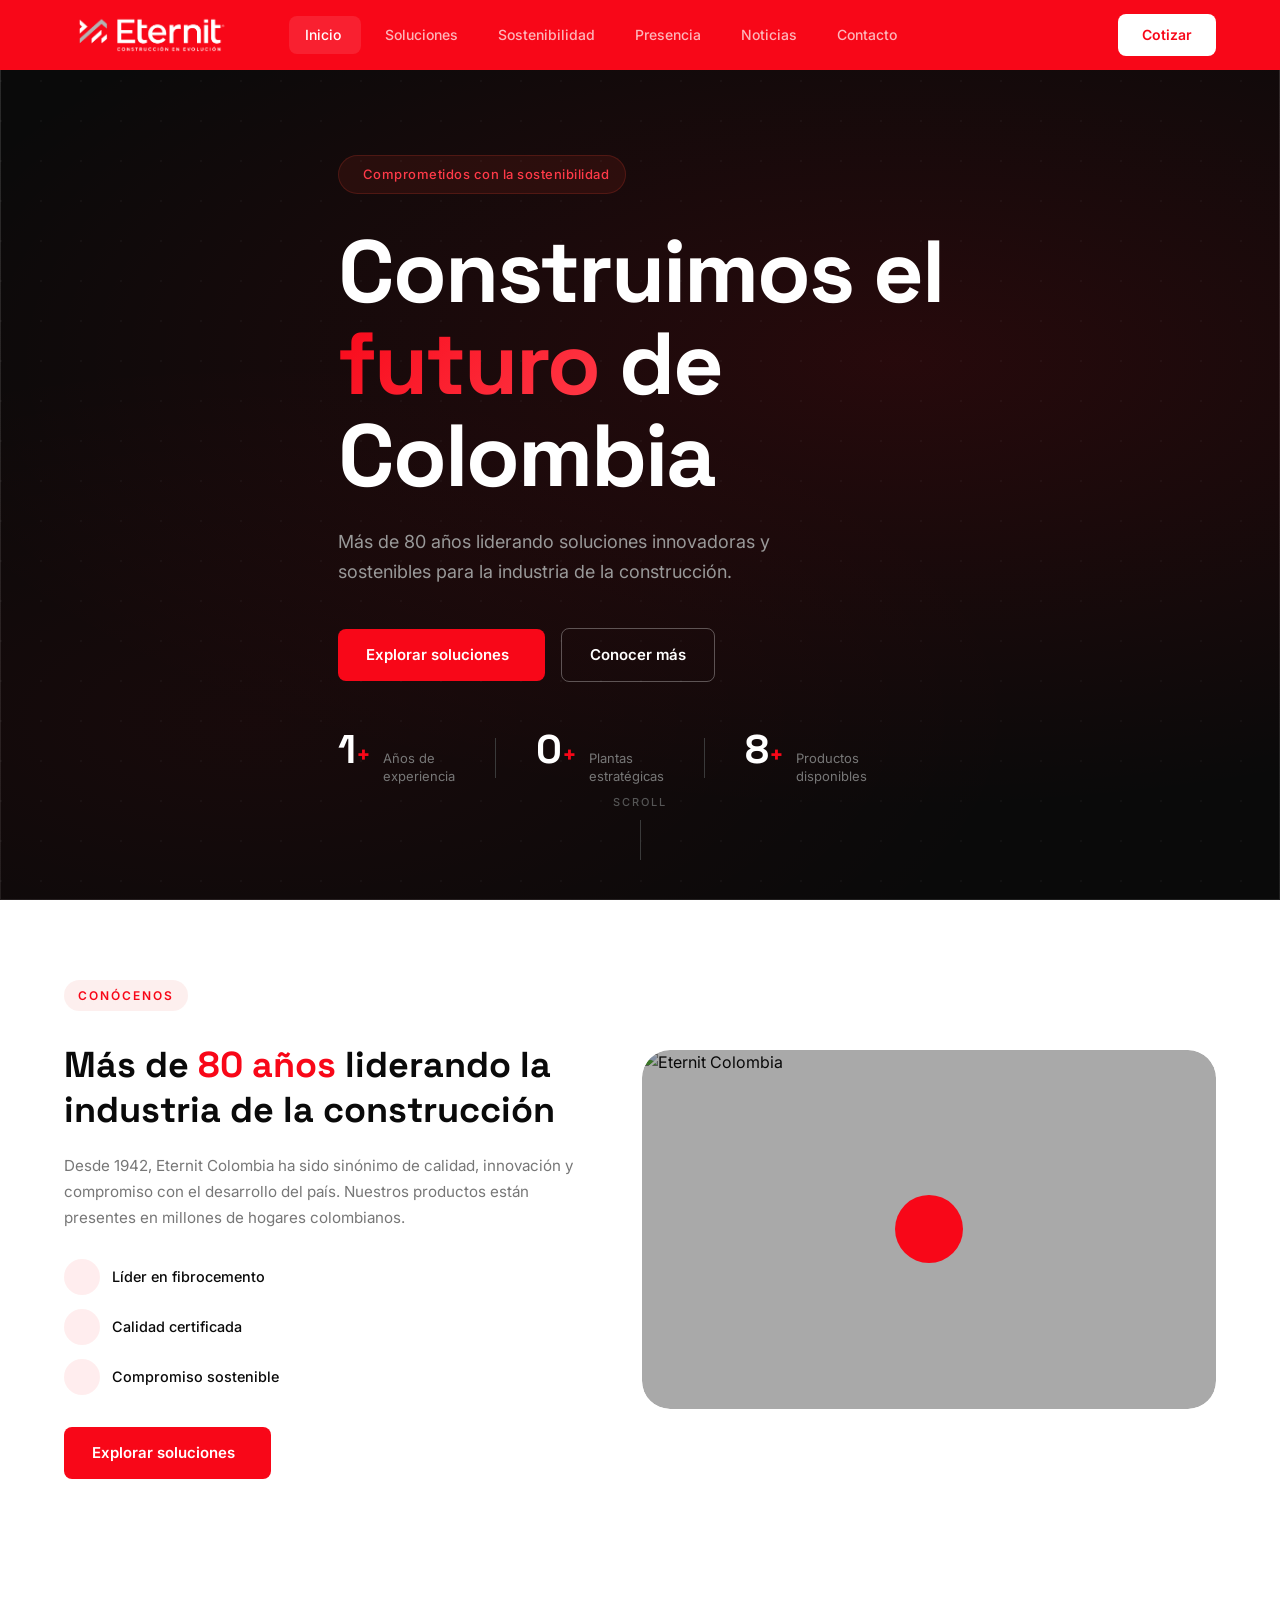
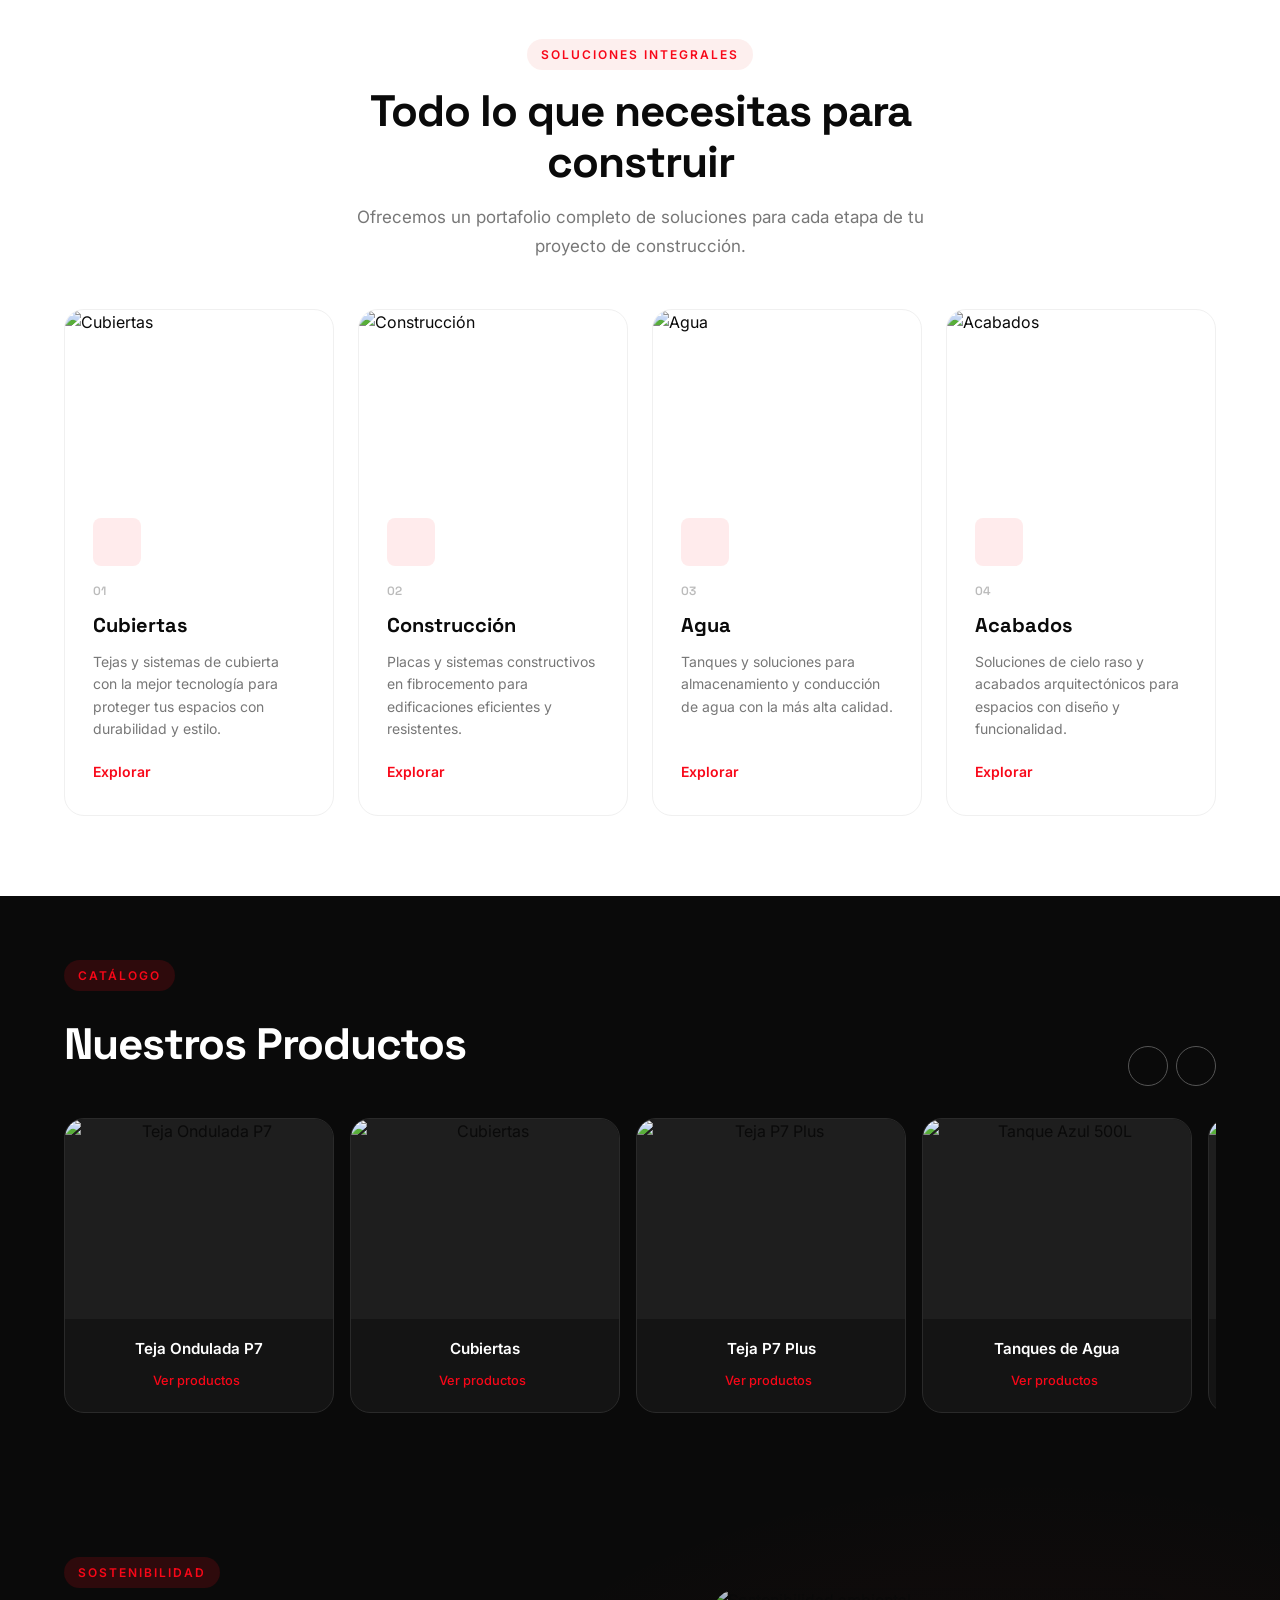
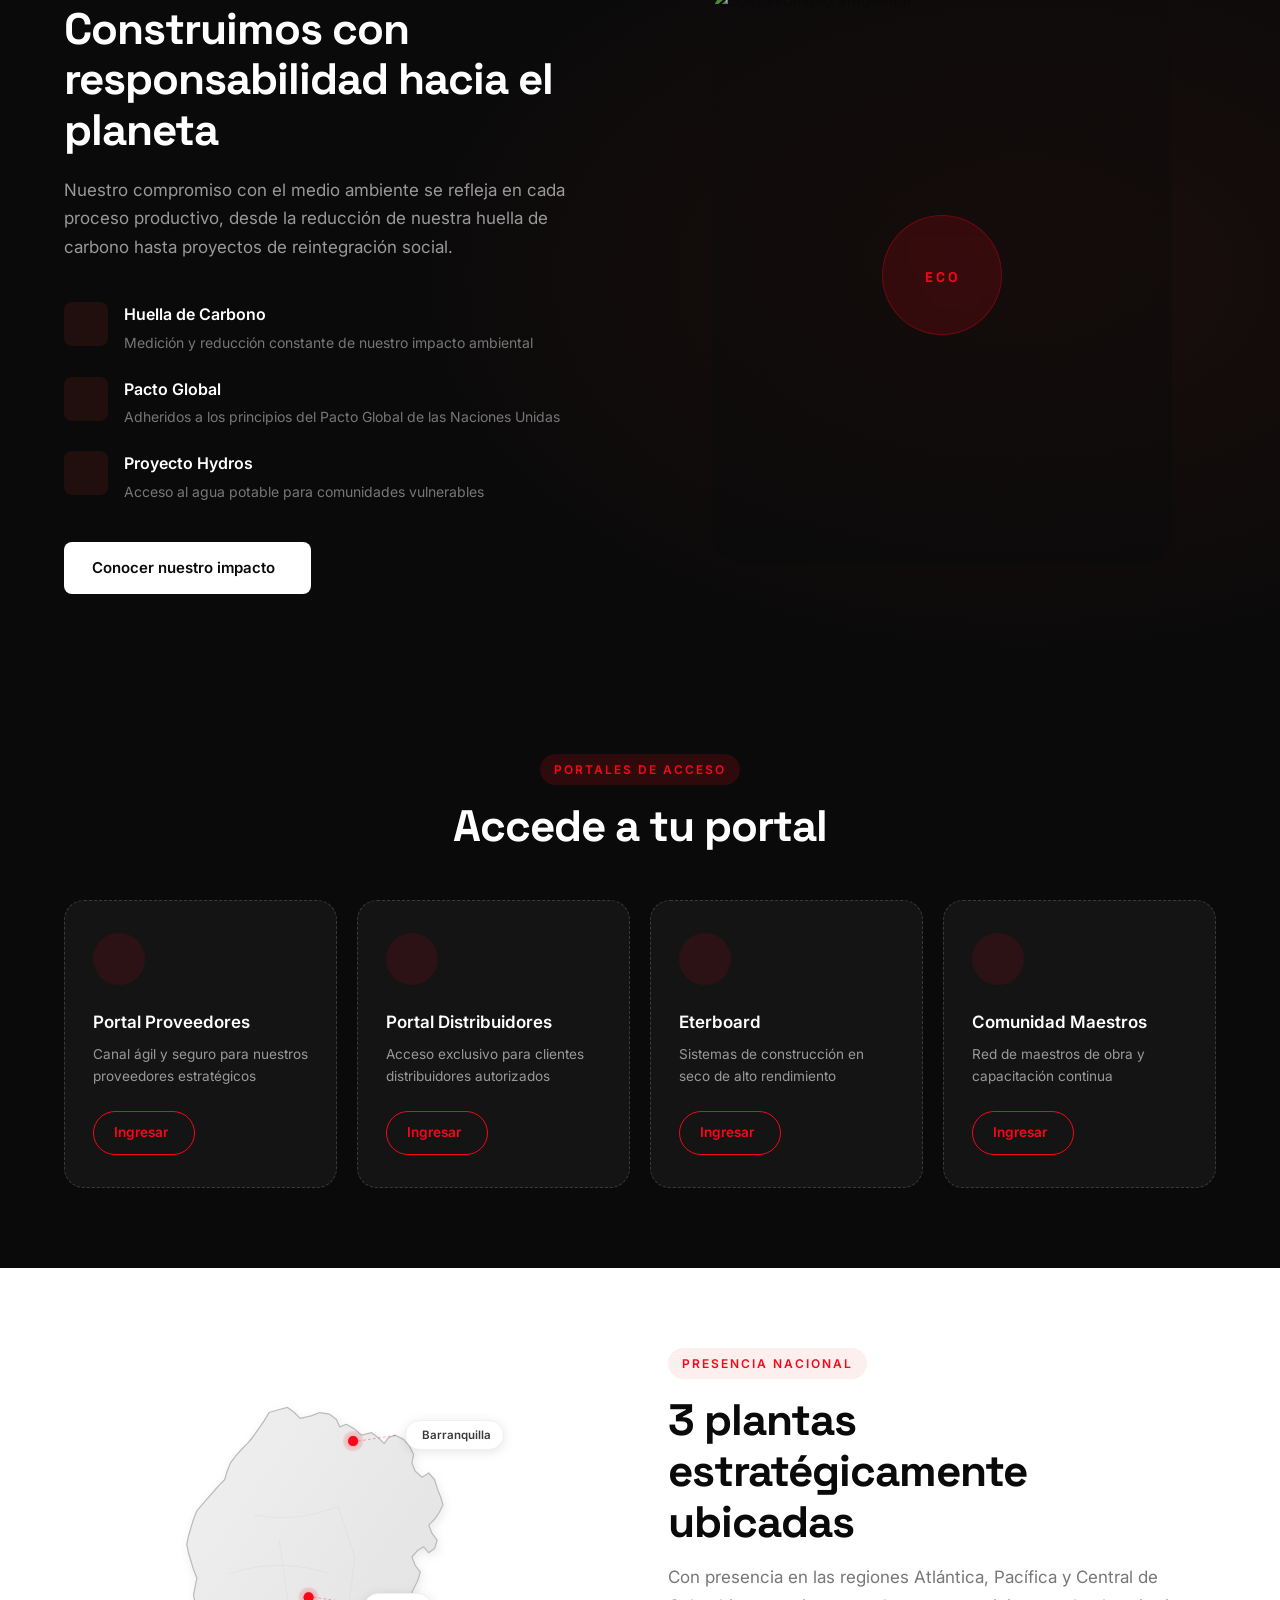
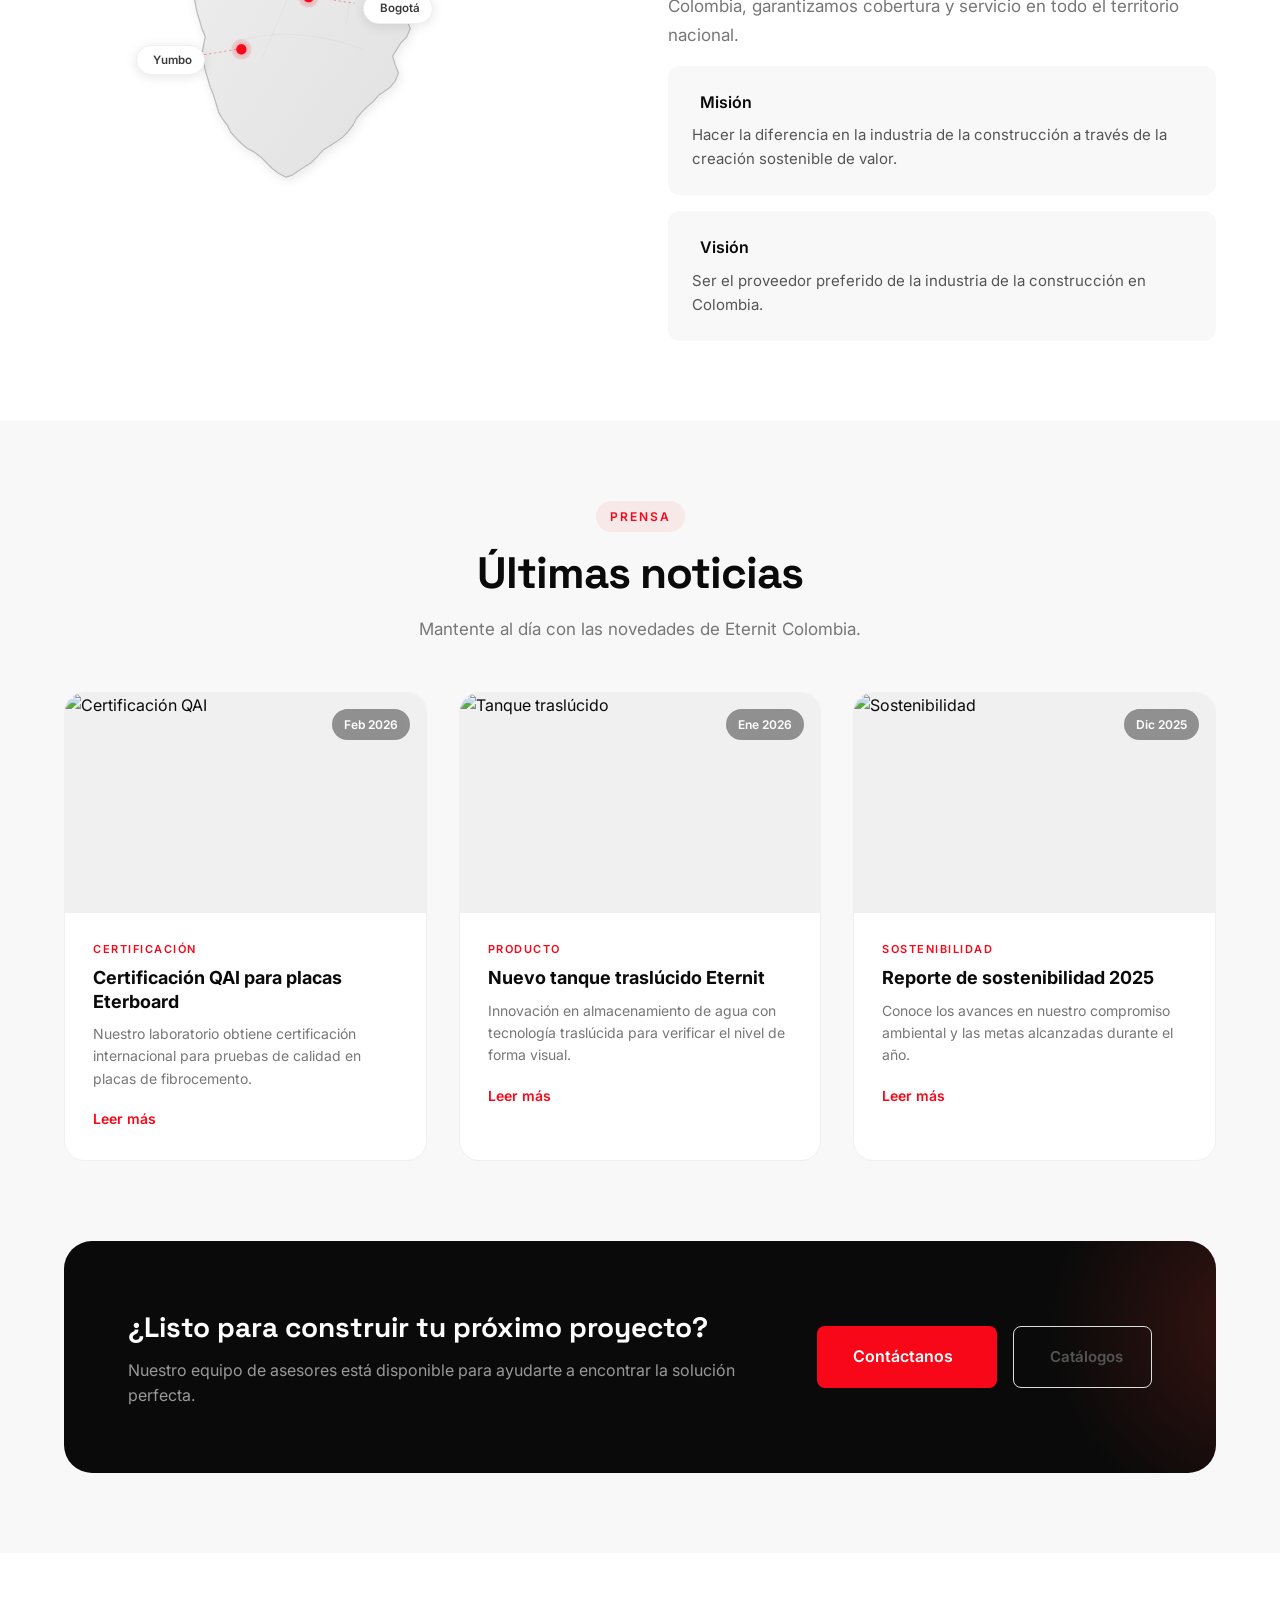
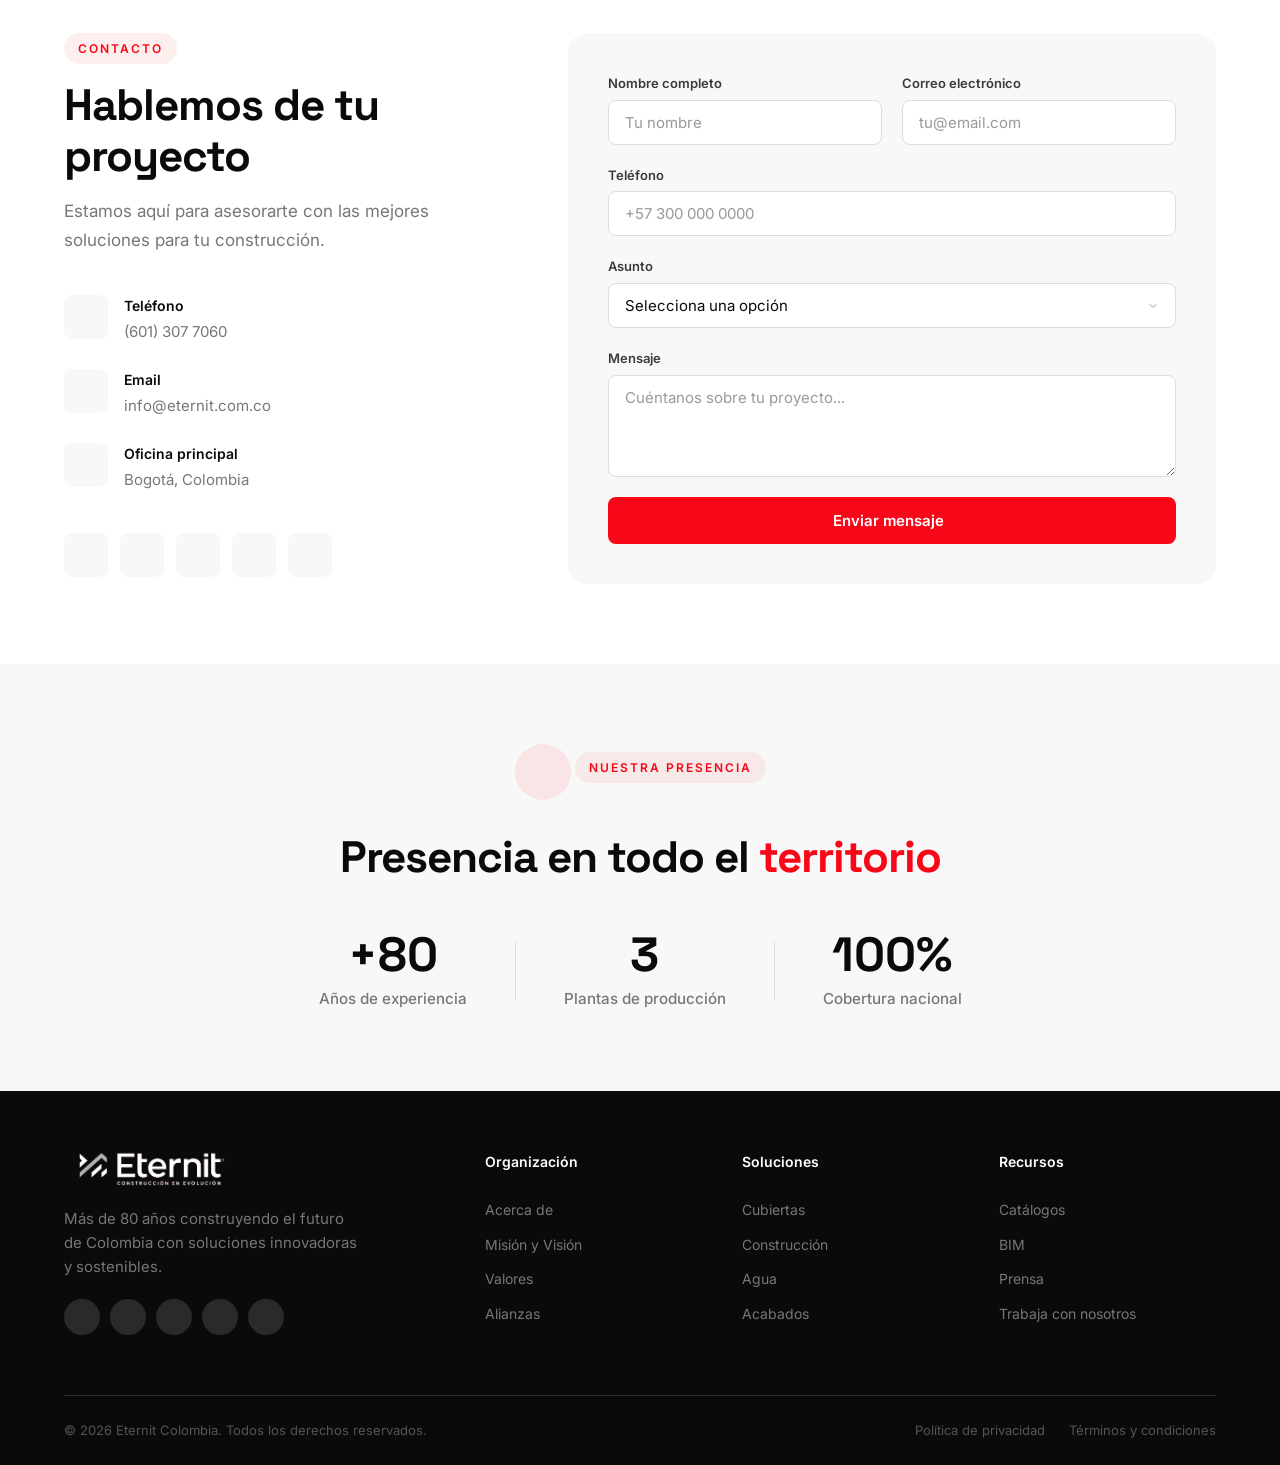
==== index.html @ 89c33124 "Eternit Colombia redesign - initial deployment Two homepage options, cubiertas product page, full re" ====
<!DOCTYPE html>
<html lang="es">
<head>
    <meta charset="UTF-8">
    <meta name="viewport" content="width=device-width, initial-scale=1.0">
    <title>Eternit Colombia — Soluciones Integrales para la Construcción</title>
    <link rel="preconnect" href="https://fonts.googleapis.com">
    <link rel="preconnect" href="https://fonts.gstatic.com" crossorigin>
    <link href="https://fonts.googleapis.com/css2?family=Inter:wght@300;400;500;600;700;800;900&family=Space+Grotesk:wght@400;500;600;700&display=swap" rel="stylesheet">
    <link rel="stylesheet" href="https://cdnjs.cloudflare.com/ajax/libs/remixicon/4.2.0/remixicon.min.css">
    <link rel="stylesheet" href="styles.css">
</head>
<body>

    <!-- Loader -->
    <div class="loader" id="loader">
        <div class="loader-inner">
            <img src="logo.png" alt="Eternit" class="loader-logo-img">
            <div class="loader-bar"><div class="loader-progress"></div></div>
        </div>
    </div>

    <!-- Navigation -->
    <nav class="nav" id="nav">
        <div class="nav-container">
            <a href="#" class="nav-logo">
                <img src="logo.png" alt="Eternit" class="nav-logo-img nav-logo-light">
                <img src="logo.png" alt="Eternit" class="nav-logo-img nav-logo-dark">
            </a>

            <div class="nav-menu" id="navMenu">
                <div class="nav-dropdown">
                    <a href="#inicio" class="nav-link active">Inicio <i class="ri-arrow-down-s-line"></i></a>
                    <div class="nav-dropdown-menu">
                        <a href="index.html" class="active-item"><i class="ri-layout-4-line"></i> Home 1</a>
                        <a href="index2.html"><i class="ri-layout-masonry-line"></i> Home 2</a>
                    </div>
                </div>
                <a href="#soluciones" class="nav-link">Soluciones</a>
                <a href="#sostenibilidad" class="nav-link">Sostenibilidad</a>
                <a href="#presencia" class="nav-link">Presencia</a>
                <a href="#noticias" class="nav-link">Noticias</a>
                <a href="#contacto" class="nav-link">Contacto</a>
            </div>

            <div class="nav-actions">
                <div class="nav-socials">
                    <a href="#" aria-label="Facebook"><i class="ri-facebook-fill"></i></a>
                    <a href="#" aria-label="Instagram"><i class="ri-instagram-fill"></i></a>
                    <a href="#" aria-label="LinkedIn"><i class="ri-linkedin-fill"></i></a>
                    <a href="#" aria-label="YouTube"><i class="ri-youtube-fill"></i></a>
                </div>
                <a href="#contacto" class="nav-cta">Cotizar</a>
                <button class="nav-toggle" id="navToggle" aria-label="Menu">
                    <span></span>
                    <span></span>
                    <span></span>
                </button>
            </div>
        </div>
    </nav>

    <!-- Mobile Menu -->
    <div class="mobile-menu" id="mobileMenu">
        <div class="mobile-menu-content">
            <a href="#inicio" class="mobile-link">Inicio</a>
            <a href="#soluciones" class="mobile-link">Soluciones</a>
            <a href="#sostenibilidad" class="mobile-link">Sostenibilidad</a>
            <a href="#presencia" class="mobile-link">Presencia</a>
            <a href="#noticias" class="mobile-link">Noticias</a>
            <a href="#contacto" class="mobile-link">Contacto</a>
        </div>
    </div>

    <!-- Hero Section -->
    <section class="hero" id="inicio">
        <div class="hero-bg">
            <img src="https://images.unsplash.com/photo-1504307651254-35680f356dfd?w=1920&q=80" alt="" class="hero-bg-img">
            <div class="hero-gradient"></div>
            <div class="hero-pattern"></div>
        </div>
        <div class="hero-content">
            <div class="hero-badge" data-animate>
                <i class="ri-leaf-line"></i>
                <span>Comprometidos con la sostenibilidad</span>
            </div>
            <h1 class="hero-title" data-animate>
                Construimos el<br>
                <span class="hero-highlight">futuro</span> de<br>
                Colombia
            </h1>
            <p class="hero-subtitle" data-animate>
                Más de 80 años liderando soluciones innovadoras y sostenibles
                para la industria de la construcción.
            </p>
            <div class="hero-actions" data-animate>
                <a href="#soluciones" class="btn btn-primary">
                    Explorar soluciones
                    <i class="ri-arrow-right-line"></i>
                </a>
                <a href="#presencia" class="btn btn-outline">
                    Conocer más
                </a>
            </div>
            <div class="hero-stats" data-animate>
                <div class="stat">
                    <span class="stat-number" data-count="80">0</span>
                    <span class="stat-label">Años de<br>experiencia</span>
                </div>
                <div class="stat-divider"></div>
                <div class="stat">
                    <span class="stat-number" data-count="3">0</span>
                    <span class="stat-label">Plantas<br>estratégicas</span>
                </div>
                <div class="stat-divider"></div>
                <div class="stat">
                    <span class="stat-number" data-count="500">0</span>
                    <span class="stat-label">Productos<br>disponibles</span>
                </div>
            </div>
        </div>
        <div class="hero-scroll">
            <span>Scroll</span>
            <div class="scroll-line"></div>
        </div>
    </section>

    <!-- Video Section -->
    <section class="video-section">
        <div class="container">
            <div class="video-grid">
                <div class="video-text" data-animate>
                    <span class="section-tag">Conócenos</span>
                    <h2 class="video-heading">Más de <span class="text-accent">80 años</span> liderando la industria de la construcción</h2>
                    <p class="video-desc">Desde 1942, Eternit Colombia ha sido sinónimo de calidad, innovación y compromiso con el desarrollo del país. Nuestros productos están presentes en millones de hogares colombianos.</p>
                    <div class="video-highlights">
                        <div class="video-highlight">
                            <i class="ri-award-line"></i>
                            <span>Líder en fibrocemento</span>
                        </div>
                        <div class="video-highlight">
                            <i class="ri-shield-check-line"></i>
                            <span>Calidad certificada</span>
                        </div>
                        <div class="video-highlight">
                            <i class="ri-leaf-line"></i>
                            <span>Compromiso sostenible</span>
                        </div>
                    </div>
                    <a href="#soluciones" class="btn btn-primary">
                        Explorar soluciones <i class="ri-arrow-right-line"></i>
                    </a>
                </div>
                <div class="video-player" data-animate>
                    <div class="video-wrapper">
                        <div class="video-thumbnail" id="videoThumb">
                            <img src="https://images.unsplash.com/photo-1541888946425-d81bb19240f5?w=800&q=80" alt="Eternit Colombia" class="video-thumb-img">
                            <div class="video-overlay"></div>
                            <button class="video-play-btn" id="videoPlayBtn" aria-label="Reproducir video">
                                <i class="ri-play-fill"></i>
                            </button>
                        </div>
                        <div class="video-iframe-container" id="videoContainer" style="display:none;">
                            <iframe id="videoIframe" width="100%" height="100%" src="" frameborder="0" allow="accelerometer; autoplay; clipboard-write; encrypted-media; gyroscope; picture-in-picture" allowfullscreen></iframe>
                            <button class="video-close-btn" id="videoCloseBtn" aria-label="Cerrar video">
                                <i class="ri-close-line"></i>
                            </button>
                        </div>
                    </div>
                </div>
            </div>
        </div>
    </section>

    <!-- Solutions Section -->
    <section class="solutions" id="soluciones">
        <div class="container">
            <div class="section-header" data-animate>
                <span class="section-tag">Soluciones Integrales</span>
                <h2 class="section-title">Todo lo que necesitas para construir</h2>
                <p class="section-desc">Ofrecemos un portafolio completo de soluciones para cada etapa de tu proyecto de construcción.</p>
            </div>

            <div class="solutions-grid">
                <div class="solution-card" data-animate>
                    <div class="solution-card-img">
                        <img src="https://images.unsplash.com/photo-1632759145351-1d592919f522?w=600&q=80" alt="Cubiertas" loading="lazy">
                    </div>
                    <div class="solution-card-body">
                        <div class="solution-icon">
                            <i class="ri-home-4-line"></i>
                        </div>
                        <div class="solution-number">01</div>
                        <h3 class="solution-title">Cubiertas</h3>
                        <p class="solution-desc">Tejas y sistemas de cubierta con la mejor tecnología para proteger tus espacios con durabilidad y estilo.</p>
                        <a href="cubiertas.html" class="solution-link">
                            Explorar <i class="ri-arrow-right-up-line"></i>
                        </a>
                    </div>
                </div>

                <div class="solution-card" data-animate>
                    <div class="solution-card-img">
                        <img src="https://images.unsplash.com/photo-1541888946425-d81bb19240f5?w=600&q=80" alt="Construcción" loading="lazy">
                    </div>
                    <div class="solution-card-body">
                        <div class="solution-icon">
                            <i class="ri-building-2-line"></i>
                        </div>
                        <div class="solution-number">02</div>
                        <h3 class="solution-title">Construcción</h3>
                        <p class="solution-desc">Placas y sistemas constructivos en fibrocemento para edificaciones eficientes y resistentes.</p>
                        <a href="#" class="solution-link">
                            Explorar <i class="ri-arrow-right-up-line"></i>
                        </a>
                    </div>
                </div>

                <div class="solution-card" data-animate>
                    <div class="solution-card-img">
                        <img src="https://images.unsplash.com/photo-1548839140-29a749e1cf4d?w=600&q=80" alt="Agua" loading="lazy">
                    </div>
                    <div class="solution-card-body">
                        <div class="solution-icon">
                            <i class="ri-drop-line"></i>
                        </div>
                        <div class="solution-number">03</div>
                        <h3 class="solution-title">Agua</h3>
                        <p class="solution-desc">Tanques y soluciones para almacenamiento y conducción de agua con la más alta calidad.</p>
                        <a href="#" class="solution-link">
                            Explorar <i class="ri-arrow-right-up-line"></i>
                        </a>
                    </div>
                </div>

                <div class="solution-card" data-animate>
                    <div class="solution-card-img">
                        <img src="https://images.unsplash.com/photo-1618221195710-dd6b41faaea6?w=600&q=80" alt="Acabados" loading="lazy">
                    </div>
                    <div class="solution-card-body">
                        <div class="solution-icon">
                            <i class="ri-paint-brush-line"></i>
                        </div>
                        <div class="solution-number">04</div>
                        <h3 class="solution-title">Acabados</h3>
                        <p class="solution-desc">Soluciones de cielo raso y acabados arquitectónicos para espacios con diseño y funcionalidad.</p>
                        <a href="#" class="solution-link">
                            Explorar <i class="ri-arrow-right-up-line"></i>
                        </a>
                    </div>
                </div>
            </div>
        </div>
    </section>

    <!-- Products Section -->
    <section class="products" id="productos">
        <div class="container">
            <div class="products-top" data-animate>
                <div class="products-header">
                    <span class="section-tag section-tag--light">Catálogo</span>
                    <h2 class="section-title products-title">Nuestros Productos</h2>
                </div>
                <div class="products-nav">
                    <button class="products-nav-btn" id="prodPrev" aria-label="Anterior"><i class="ri-arrow-left-s-line"></i></button>
                    <button class="products-nav-btn" id="prodNext" aria-label="Siguiente"><i class="ri-arrow-right-s-line"></i></button>
                </div>
            </div>
            <div class="products-carousel" data-animate>
                <div class="products-track" id="productsTrack">
                    <a href="#" class="product-chip">
                        <div class="product-chip-img">
                            <img src="https://www.eternit.com.co/wp-content/uploads/2022/08/Teja-P-7.jpeg" alt="Teja Ondulada P7" loading="lazy">
                        </div>
                        <h4>Teja Ondulada P7</h4>
                        <span class="product-chip-link">Ver productos <i class="ri-arrow-right-line"></i></span>
                    </a>
                    <a href="cubiertas.html" class="product-chip">
                        <div class="product-chip-img">
                            <img src="https://www.eternit.com.co/wp-content/uploads/2022/08/CASA-Teja-P-7.jpeg" alt="Cubiertas" loading="lazy">
                        </div>
                        <h4>Cubiertas</h4>
                        <span class="product-chip-link">Ver productos <i class="ri-arrow-right-line"></i></span>
                    </a>
                    <a href="#" class="product-chip">
                        <div class="product-chip-img">
                            <img src="https://www.eternit.com.co/wp-content/uploads/2022/08/Teja-P7-Plus.jpeg" alt="Teja P7 Plus" loading="lazy">
                        </div>
                        <h4>Teja P7 Plus</h4>
                        <span class="product-chip-link">Ver productos <i class="ri-arrow-right-line"></i></span>
                    </a>
                    <a href="#" class="product-chip">
                        <div class="product-chip-img">
                            <img src="https://www.eternit.com.co/wp-content/uploads/2022/08/1_tanque_Eternit_azul_500L.jpeg" alt="Tanque Azul 500L" loading="lazy">
                        </div>
                        <h4>Tanques de Agua</h4>
                        <span class="product-chip-link">Ver productos <i class="ri-arrow-right-line"></i></span>
                    </a>
                    <a href="#" class="product-chip">
                        <div class="product-chip-img">
                            <img src="https://www.eternit.com.co/wp-content/uploads/2022/08/1_tanque_eternit_1000L.jpeg" alt="Tanque 1000L" loading="lazy">
                        </div>
                        <h4>Tanque 1000L</h4>
                        <span class="product-chip-link">Ver productos <i class="ri-arrow-right-line"></i></span>
                    </a>
                    <a href="#" class="product-chip">
                        <div class="product-chip-img">
                            <img src="https://www.eternit.com.co/wp-content/uploads/2022/08/1-Teja-sevillana-portada.jpeg" alt="Teja Sevillana" loading="lazy">
                        </div>
                        <h4>Teja Sevillana</h4>
                        <span class="product-chip-link">Ver productos <i class="ri-arrow-right-line"></i></span>
                    </a>
                    <a href="#" class="product-chip">
                        <div class="product-chip-img">
                            <img src="https://www.eternit.com.co/wp-content/uploads/2022/08/1-Teja-de-PVC.jpeg" alt="Teja PVC" loading="lazy">
                        </div>
                        <h4>Tejas en PVC</h4>
                        <span class="product-chip-link">Ver productos <i class="ri-arrow-right-line"></i></span>
                    </a>
                    <a href="#" class="product-chip">
                        <div class="product-chip-img">
                            <img src="https://www.eternit.com.co/wp-content/uploads/2022/08/1_tanque_eternit_2000L.jpeg" alt="Tanque 2000L" loading="lazy">
                        </div>
                        <h4>Tanque 2000L</h4>
                        <span class="product-chip-link">Ver productos <i class="ri-arrow-right-line"></i></span>
                    </a>
                </div>
            </div>
        </div>
    </section>

    <!-- Sustainability Section -->
    <section class="sustainability" id="sostenibilidad">
        <div class="sustainability-bg"></div>
        <div class="container">
            <div class="sustainability-grid">
                <div class="sustainability-content" data-animate>
                    <span class="section-tag section-tag--light">Sostenibilidad</span>
                    <h2 class="sustainability-title">Construimos con responsabilidad hacia el planeta</h2>
                    <p class="sustainability-desc">
                        Nuestro compromiso con el medio ambiente se refleja en cada proceso productivo,
                        desde la reducción de nuestra huella de carbono hasta proyectos de reintegración social.
                    </p>
                    <div class="sustainability-features">
                        <div class="sustain-feature">
                            <div class="sustain-icon"><i class="ri-footprint-line"></i></div>
                            <div>
                                <h4>Huella de Carbono</h4>
                                <p>Medición y reducción constante de nuestro impacto ambiental</p>
                            </div>
                        </div>
                        <div class="sustain-feature">
                            <div class="sustain-icon"><i class="ri-global-line"></i></div>
                            <div>
                                <h4>Pacto Global</h4>
                                <p>Adheridos a los principios del Pacto Global de las Naciones Unidas</p>
                            </div>
                        </div>
                        <div class="sustain-feature">
                            <div class="sustain-icon"><i class="ri-water-flash-line"></i></div>
                            <div>
                                <h4>Proyecto Hydros</h4>
                                <p>Acceso al agua potable para comunidades vulnerables</p>
                            </div>
                        </div>
                    </div>
                    <a href="#" class="btn btn-light">
                        Conocer nuestro impacto <i class="ri-arrow-right-line"></i>
                    </a>
                </div>
                <div class="sustainability-visual" data-animate>
                    <div class="sustain-image-wrapper">
                        <img src="https://images.unsplash.com/photo-1500382017468-9049fed747ef?w=700&q=80" alt="Sostenibilidad ambiental" class="sustain-image" loading="lazy">
                        <div class="sustain-image-overlay">
                            <div class="circle-center">
                                <i class="ri-leaf-line"></i>
                                <span>ECO</span>
                            </div>
                        </div>
                    </div>
                </div>
            </div>
        </div>
    </section>

    <!-- Portals Section -->
    <section class="portals" id="portales">
        <div class="container">
            <div class="section-header" data-animate>
                <span class="section-tag section-tag--light">Portales de Acceso</span>
                <h2 class="section-title portals-title">Accede a tu portal</h2>
            </div>
            <div class="portals-grid">
                <a href="#" class="portal-card" data-animate>
                    <div class="portal-icon"><i class="ri-truck-line"></i></div>
                    <h3>Portal Proveedores</h3>
                    <p>Canal ágil y seguro para nuestros proveedores estratégicos</p>
                    <span class="portal-btn">Ingresar <i class="ri-arrow-right-line"></i></span>
                </a>
                <a href="#" class="portal-card" data-animate>
                    <div class="portal-icon"><i class="ri-store-2-line"></i></div>
                    <h3>Portal Distribuidores</h3>
                    <p>Acceso exclusivo para clientes distribuidores autorizados</p>
                    <span class="portal-btn">Ingresar <i class="ri-arrow-right-line"></i></span>
                </a>
                <a href="#" class="portal-card" data-animate>
                    <div class="portal-icon"><i class="ri-layout-grid-line"></i></div>
                    <h3>Eterboard</h3>
                    <p>Sistemas de construcción en seco de alto rendimiento</p>
                    <span class="portal-btn">Ingresar <i class="ri-arrow-right-line"></i></span>
                </a>
                <a href="#" class="portal-card" data-animate>
                    <div class="portal-icon"><i class="ri-team-line"></i></div>
                    <h3>Comunidad Maestros</h3>
                    <p>Red de maestros de obra y capacitación continua</p>
                    <span class="portal-btn">Ingresar <i class="ri-arrow-right-line"></i></span>
                </a>
            </div>
        </div>
    </section>

    <!-- Presence Section -->
    <section class="presence" id="presencia">
        <div class="container">
            <div class="presence-grid">
                <div class="presence-map" data-animate>
                    <div class="map-container">
                        <svg viewBox="0 0 500 600" class="colombia-map" xmlns="http://www.w3.org/2000/svg">
                            <defs>
                                <linearGradient id="mapGrad" x1="0%" y1="0%" x2="100%" y2="100%">
                                    <stop offset="0%" style="stop-color:#f0f0f0;stop-opacity:1"/>
                                    <stop offset="100%" style="stop-color:#e0e0e0;stop-opacity:1"/>
                                </linearGradient>
                                <filter id="mapShadow" x="-5%" y="-5%" width="110%" height="110%">
                                    <feDropShadow dx="2" dy="4" stdDeviation="6" flood-color="#00000015"/>
                                </filter>
                            </defs>
                            <!-- Accurate Colombia outline -->
                            <path d="M168,28 L178,25 L190,22 L198,28 L205,35 L218,32 L228,28 L240,30 L248,36
                                L252,45 L260,42 L270,48 L278,55 L290,52 L298,58 L305,65 L310,58 L318,55
                                L328,60 L335,68 L340,78 L338,88 L342,98 L350,105 L358,100 L365,108 L368,118
                                L372,128 L375,138 L370,148 L365,155 L358,162 L362,172 L368,180 L365,190
                                L358,195 L352,188 L345,192 L338,200 L342,210 L348,218 L345,228 L340,238
                                L335,248 L330,255 L328,265 L332,275 L336,285 L332,295 L325,302 L320,310
                                L315,318 L318,328 L322,338 L318,348 L312,355 L305,360 L298,365 L292,372
                                L285,378 L278,385 L272,392 L268,400 L262,408 L255,415 L248,420 L240,425
                                L232,430 L225,438 L218,445 L210,450 L202,455 L195,460 L188,462 L180,458
                                L172,452 L165,445 L158,438 L150,432 L142,428 L135,422 L128,415 L122,408
                                L118,400 L112,392 L108,385 L105,375 L102,365 L98,355 L95,345 L92,335
                                L90,325 L88,315 L90,305 L92,295 L88,285 L85,275 L82,265 L80,255 L78,245
                                L80,235 L82,225 L78,215 L75,205 L72,195 L70,185 L72,175 L75,165 L78,155
                                L82,145 L88,138 L95,130 L102,122 L108,115 L115,108 L118,98 L122,88 L128,80
                                L135,72 L142,65 L148,58 L155,48 L162,38 L168,28Z"
                                fill="url(#mapGrad)" stroke="var(--gray-300)" stroke-width="1.5" stroke-linejoin="round" filter="url(#mapShadow)" class="map-outline"/>

                            <!-- Departamento borders (subtle internal lines) -->
                            <g class="map-borders" opacity="0.15" stroke="var(--gray-500)" stroke-width="0.5" fill="none">
                                <path d="M150,150 Q200,160 250,140"/>
                                <path d="M120,220 Q180,200 240,220"/>
                                <path d="M130,300 Q200,280 280,310"/>
                                <path d="M180,180 L190,250 L160,320"/>
                                <path d="M250,140 L270,200 L260,280"/>
                            </g>

                            <!-- Plant marker: Barranquilla / Atlántico (north coast) -->
                            <g class="map-marker">
                                <circle cx="268" cy="62" r="6" fill="var(--accent)" class="marker-dot"/>
                                <circle cx="268" cy="62" r="6" fill="var(--accent)" opacity="0.4" class="pulse"/>
                                <circle cx="268" cy="62" r="12" fill="var(--accent)" opacity="0.1" class="pulse-outer"/>
                            </g>

                            <!-- Plant marker: Yumbo / Pacífico (southwest) -->
                            <g class="map-marker">
                                <circle cx="135" cy="310" r="6" fill="var(--accent)" class="marker-dot"/>
                                <circle cx="135" cy="310" r="6" fill="var(--accent)" opacity="0.4" class="pulse"/>
                                <circle cx="135" cy="310" r="12" fill="var(--accent)" opacity="0.1" class="pulse-outer"/>
                            </g>

                            <!-- Plant marker: Bogotá / Centro -->
                            <g class="map-marker">
                                <circle cx="215" cy="248" r="6" fill="var(--accent)" class="marker-dot"/>
                                <circle cx="215" cy="248" r="6" fill="var(--accent)" opacity="0.4" class="pulse"/>
                                <circle cx="215" cy="248" r="12" fill="var(--accent)" opacity="0.1" class="pulse-outer"/>
                            </g>

                            <!-- Connector lines from markers to labels -->
                            <g class="map-connectors" stroke="var(--accent)" stroke-width="1" opacity="0.4" fill="none">
                                <line x1="274" y1="62" x2="320" y2="55" stroke-dasharray="3,3"/>
                                <line x1="129" y1="310" x2="80" y2="318" stroke-dasharray="3,3"/>
                                <line x1="221" y1="248" x2="270" y2="255" stroke-dasharray="3,3"/>
                            </g>
                        </svg>
                        <div class="map-labels">
                            <span class="map-label" style="top:6%;left:66%"><i class="ri-map-pin-2-fill"></i> Barranquilla</span>
                            <span class="map-label" style="top:50%;left:2%"><i class="ri-map-pin-2-fill"></i> Yumbo</span>
                            <span class="map-label" style="top:40%;left:56%"><i class="ri-map-pin-2-fill"></i> Bogotá</span>
                        </div>
                    </div>
                </div>
                <div class="presence-content" data-animate>
                    <span class="section-tag">Presencia Nacional</span>
                    <h2 class="section-title">3 plantas estratégicamente ubicadas</h2>
                    <p class="section-desc">
                        Con presencia en las regiones Atlántica, Pacífica y Central de Colombia,
                        garantizamos cobertura y servicio en todo el territorio nacional.
                    </p>
                    <div class="presence-mission">
                        <div class="mission-card">
                            <h4><i class="ri-focus-3-line"></i> Misión</h4>
                            <p>Hacer la diferencia en la industria de la construcción a través de la creación sostenible de valor.</p>
                        </div>
                        <div class="mission-card">
                            <h4><i class="ri-eye-line"></i> Visión</h4>
                            <p>Ser el proveedor preferido de la industria de la construcción en Colombia.</p>
                        </div>
                    </div>
                </div>
            </div>
        </div>
    </section>

    <!-- News Section -->
    <section class="news" id="noticias">
        <div class="container">
            <div class="section-header" data-animate>
                <span class="section-tag">Prensa</span>
                <h2 class="section-title">Últimas noticias</h2>
                <p class="section-desc">Mantente al día con las novedades de Eternit Colombia.</p>
            </div>
            <div class="news-grid">
                <article class="news-card" data-animate>
                    <div class="news-image">
                        <img src="https://images.unsplash.com/photo-1581092160607-ee22621dd758?w=600&q=80" alt="Certificación QAI" loading="lazy">
                        <span class="news-date">Feb 2026</span>
                    </div>
                    <div class="news-body">
                        <span class="news-category">Certificación</span>
                        <h3>Certificación QAI para placas Eterboard</h3>
                        <p>Nuestro laboratorio obtiene certificación internacional para pruebas de calidad en placas de fibrocemento.</p>
                        <a href="#" class="news-link">Leer más <i class="ri-arrow-right-line"></i></a>
                    </div>
                </article>
                <article class="news-card" data-animate>
                    <div class="news-image">
                        <img src="https://images.unsplash.com/photo-1585704032915-c3400ca199e7?w=600&q=80" alt="Tanque traslúcido" loading="lazy">
                        <span class="news-date">Ene 2026</span>
                    </div>
                    <div class="news-body">
                        <span class="news-category">Producto</span>
                        <h3>Nuevo tanque traslúcido Eternit</h3>
                        <p>Innovación en almacenamiento de agua con tecnología traslúcida para verificar el nivel de forma visual.</p>
                        <a href="#" class="news-link">Leer más <i class="ri-arrow-right-line"></i></a>
                    </div>
                </article>
                <article class="news-card" data-animate>
                    <div class="news-image">
                        <img src="https://images.unsplash.com/photo-1473116763249-2faaef81ccda?w=600&q=80" alt="Sostenibilidad" loading="lazy">
                        <span class="news-date">Dic 2025</span>
                    </div>
                    <div class="news-body">
                        <span class="news-category">Sostenibilidad</span>
                        <h3>Reporte de sostenibilidad 2025</h3>
                        <p>Conoce los avances en nuestro compromiso ambiental y las metas alcanzadas durante el año.</p>
                        <a href="#" class="news-link">Leer más <i class="ri-arrow-right-line"></i></a>
                    </div>
                </article>
            </div>
        </div>
    </section>

    <!-- CTA Section -->
    <section class="cta">
        <div class="container">
            <div class="cta-card" data-animate>
                <div class="cta-content">
                    <h2>¿Listo para construir tu próximo proyecto?</h2>
                    <p>Nuestro equipo de asesores está disponible para ayudarte a encontrar la solución perfecta.</p>
                </div>
                <div class="cta-actions">
                    <a href="#contacto" class="btn btn-primary btn-lg">
                        Contáctanos <i class="ri-arrow-right-line"></i>
                    </a>
                    <a href="#" class="btn btn-ghost">
                        <i class="ri-download-2-line"></i> Catálogos
                    </a>
                </div>
            </div>
        </div>
    </section>

    <!-- Contact Section -->
    <section class="contact" id="contacto">
        <div class="container">
            <div class="contact-grid">
                <div class="contact-info" data-animate>
                    <span class="section-tag">Contacto</span>
                    <h2 class="section-title">Hablemos de tu proyecto</h2>
                    <p class="section-desc">Estamos aquí para asesorarte con las mejores soluciones para tu construcción.</p>
                    <div class="contact-details">
                        <div class="contact-item">
                            <i class="ri-phone-line"></i>
                            <div>
                                <strong>Teléfono</strong>
                                <span>(601) 307 7060</span>
                            </div>
                        </div>
                        <div class="contact-item">
                            <i class="ri-mail-line"></i>
                            <div>
                                <strong>Email</strong>
                                <span>info@eternit.com.co</span>
                            </div>
                        </div>
                        <div class="contact-item">
                            <i class="ri-map-pin-line"></i>
                            <div>
                                <strong>Oficina principal</strong>
                                <span>Bogotá, Colombia</span>
                            </div>
                        </div>
                    </div>
                    <div class="social-links">
                        <a href="#" class="social-link" aria-label="Facebook"><i class="ri-facebook-fill"></i></a>
                        <a href="#" class="social-link" aria-label="Instagram"><i class="ri-instagram-fill"></i></a>
                        <a href="#" class="social-link" aria-label="LinkedIn"><i class="ri-linkedin-fill"></i></a>
                        <a href="#" class="social-link" aria-label="YouTube"><i class="ri-youtube-fill"></i></a>
                        <a href="#" class="social-link" aria-label="X"><i class="ri-twitter-x-fill"></i></a>
                    </div>
                </div>
                <div class="contact-form-wrapper" data-animate>
                    <form class="contact-form" id="contactForm">
                        <div class="form-row">
                            <div class="form-group">
                                <label for="name">Nombre completo</label>
                                <input type="text" id="name" name="name" required placeholder="Tu nombre">
                            </div>
                            <div class="form-group">
                                <label for="email">Correo electrónico</label>
                                <input type="email" id="email" name="email" required placeholder="tu@email.com">
                            </div>
                        </div>
                        <div class="form-group">
                            <label for="phone">Teléfono</label>
                            <input type="tel" id="phone" name="phone" placeholder="+57 300 000 0000">
                        </div>
                        <div class="form-group">
                            <label for="subject">Asunto</label>
                            <select id="subject" name="subject">
                                <option value="">Selecciona una opción</option>
                                <option value="cubiertas">Cubiertas</option>
                                <option value="construccion">Construcción</option>
                                <option value="agua">Soluciones de Agua</option>
                                <option value="acabados">Acabados</option>
                                <option value="otro">Otro</option>
                            </select>
                        </div>
                        <div class="form-group">
                            <label for="message">Mensaje</label>
                            <textarea id="message" name="message" rows="4" placeholder="Cuéntanos sobre tu proyecto..."></textarea>
                        </div>
                        <button type="submit" class="btn btn-primary btn-full">
                            Enviar mensaje <i class="ri-send-plane-line"></i>
                        </button>
                    </form>
                </div>
            </div>
        </div>
    </section>

    <!-- Presence Banner -->
    <section class="presence-banner">
        <div class="container">
            <div class="presence-banner-header" data-animate>
                <div class="presence-banner-icon">
                    <i class="ri-map-pin-line"></i>
                </div>
                <span class="section-tag">Nuestra Presencia</span>
                <h2 class="section-title">Presencia en todo el <span class="text-accent">territorio</span></h2>
            </div>
            <div class="presence-banner-stats" data-animate>
                <div class="presence-stat">
                    <span class="presence-stat-number">+80</span>
                    <span class="presence-stat-label">Años de experiencia</span>
                </div>
                <div class="presence-stat-divider"></div>
                <div class="presence-stat">
                    <span class="presence-stat-number">3</span>
                    <span class="presence-stat-label">Plantas de producción</span>
                </div>
                <div class="presence-stat-divider"></div>
                <div class="presence-stat">
                    <span class="presence-stat-number">100%</span>
                    <span class="presence-stat-label">Cobertura nacional</span>
                </div>
            </div>
        </div>
    </section>

    <!-- Footer -->
    <footer class="footer">
        <div class="container">
            <div class="footer-top">
                <div class="footer-brand">
                    <a href="#" class="nav-logo">
                        <img src="logo.png" alt="Eternit" class="footer-logo-img">
                    </a>
                    <p>Más de 80 años construyendo el futuro de Colombia con soluciones innovadoras y sostenibles.</p>
                    <div class="footer-socials">
                        <a href="#" aria-label="Facebook"><i class="ri-facebook-fill"></i></a>
                        <a href="#" aria-label="Instagram"><i class="ri-instagram-fill"></i></a>
                        <a href="#" aria-label="LinkedIn"><i class="ri-linkedin-fill"></i></a>
                        <a href="#" aria-label="YouTube"><i class="ri-youtube-fill"></i></a>
                        <a href="#" aria-label="X"><i class="ri-twitter-x-fill"></i></a>
                    </div>
                </div>
                <div class="footer-links">
                    <div class="footer-col">
                        <h4>Organización</h4>
                        <a href="#">Acerca de</a>
                        <a href="#">Misión y Visión</a>
                        <a href="#">Valores</a>
                        <a href="#">Alianzas</a>
                    </div>
                    <div class="footer-col">
                        <h4>Soluciones</h4>
                        <a href="cubiertas.html">Cubiertas</a>
                        <a href="#">Construcción</a>
                        <a href="#">Agua</a>
                        <a href="#">Acabados</a>
                    </div>
                    <div class="footer-col">
                        <h4>Recursos</h4>
                        <a href="#">Catálogos</a>
                        <a href="#">BIM</a>
                        <a href="#">Prensa</a>
                        <a href="#">Trabaja con nosotros</a>
                    </div>
                </div>
            </div>
            <div class="footer-bottom">
                <p>&copy; 2026 Eternit Colombia. Todos los derechos reservados.</p>
                <div class="footer-legal">
                    <a href="#">Política de privacidad</a>
                    <a href="#">Términos y condiciones</a>
                </div>
            </div>
        </div>
    </footer>

    <script src="script.js"></script>
</body>
</html>
---- styles.css ----
/* ========================================
   ETERNIT COLOMBIA — Modern Redesign
   ======================================== */

:root {
    --accent: #f80718;
    --accent-dark: #d00614;
    --accent-light: #ff3a48;
    --dark: #0A0A0A;
    --dark-2: #141414;
    --dark-3: #1E1E1E;
    --gray-900: #1A1A1A;
    --gray-800: #2A2A2A;
    --gray-700: #3A3A3A;
    --gray-600: #555;
    --gray-500: #777;
    --gray-400: #999;
    --gray-300: #BBB;
    --gray-200: #DDD;
    --gray-100: #F0F0F0;
    --gray-50: #F8F8F8;
    --white: #FFFFFF;
    --font-primary: 'Inter', -apple-system, BlinkMacSystemFont, sans-serif;
    --font-display: 'Space Grotesk', 'Inter', sans-serif;
    --radius-sm: 8px;
    --radius-md: 12px;
    --radius-lg: 20px;
    --radius-xl: 28px;
    --shadow-sm: 0 2px 8px rgba(0,0,0,0.06);
    --shadow-md: 0 8px 30px rgba(0,0,0,0.08);
    --shadow-lg: 0 20px 60px rgba(0,0,0,0.12);
    --transition: 0.3s cubic-bezier(0.4, 0, 0.2, 1);
    --transition-slow: 0.6s cubic-bezier(0.4, 0, 0.2, 1);
}

/* Reset */
*, *::before, *::after {
    margin: 0;
    padding: 0;
    box-sizing: border-box;
}

html {
    scroll-behavior: smooth;
    font-size: 16px;
    -webkit-font-smoothing: antialiased;
    -moz-osx-font-smoothing: grayscale;
}

body {
    font-family: var(--font-primary);
    color: var(--dark);
    background: var(--white);
    overflow-x: hidden;
    line-height: 1.6;
}

body.locked {
    overflow: hidden;
}

a {
    text-decoration: none;
    color: inherit;
}

img {
    max-width: 100%;
    display: block;
}

.container {
    max-width: 1200px;
    margin: 0 auto;
    padding: 0 24px;
}

/* ========================================
   LOADER
   ======================================== */
.loader {
    position: fixed;
    inset: 0;
    z-index: 9999;
    background: var(--dark);
    display: flex;
    align-items: center;
    justify-content: center;
    transition: opacity 0.5s ease, visibility 0.5s ease;
}

.loader.hidden {
    opacity: 0;
    visibility: hidden;
}

.loader-inner {
    text-align: center;
}

.loader-logo-img {
    height: 48px;
    width: auto;
    max-width: none;
    margin-bottom: 32px;
    object-fit: contain;
}

.loader-bar {
    width: 200px;
    height: 3px;
    background: var(--gray-800);
    border-radius: 3px;
    overflow: hidden;
}

.loader-progress {
    height: 100%;
    width: 0%;
    background: var(--accent);
    border-radius: 3px;
    animation: load 1.5s ease-in-out forwards;
}

@keyframes load {
    0% { width: 0%; }
    50% { width: 70%; }
    100% { width: 100%; }
}

/* ========================================
   NAVIGATION
   ======================================== */
.nav {
    position: fixed;
    top: 0;
    left: 0;
    right: 0;
    z-index: 1000;
    padding: 14px 0;
    background: var(--accent);
    transition: var(--transition);
}

.nav.scrolled {
    padding: 10px 0;
    background: var(--accent);
    box-shadow: 0 4px 20px rgba(248, 7, 24, 0.3);
}

.nav-container {
    max-width: 1200px;
    margin: 0 auto;
    padding: 0 24px;
    display: flex;
    align-items: center;
    justify-content: space-between;
}

.nav-logo {
    display: flex;
    align-items: center;
    flex-shrink: 0;
}

.nav-logo-img {
    height: 36px;
    width: auto;
    max-width: none;
    object-fit: contain;
    transition: var(--transition);
}

/* Light logo (white) — visible by default on dark hero */
.nav-logo-light {
    display: block;
}

/* Dark logo — hidden by default, shown on scroll */
.nav-logo-dark {
    display: none;
    filter: brightness(0) saturate(100%);
}

.nav.scrolled .nav-logo-light {
    display: block;
}

.nav.scrolled .nav-logo-dark {
    display: none;
}

.footer-logo-img {
    height: 36px;
    width: auto;
    max-width: none;
    object-fit: contain;
}

.nav-menu {
    display: flex;
    align-items: center;
    gap: 8px;
}

.nav-link {
    font-size: 0.875rem;
    font-weight: 500;
    color: rgba(255,255,255,0.7);
    padding: 8px 16px;
    border-radius: var(--radius-sm);
    transition: var(--transition);
    position: relative;
}

.nav-link:hover,
.nav-link.active {
    color: var(--white);
    background: rgba(255,255,255,0.1);
}

/* Nav Dropdown */
.nav-dropdown {
    position: relative;
}

.nav-dropdown > .nav-link {
    display: flex;
    align-items: center;
    gap: 4px;
}

.nav-dropdown-menu {
    position: absolute;
    top: 100%;
    left: 0;
    background: var(--white);
    border-radius: var(--radius-md);
    box-shadow: 0 20px 60px rgba(0,0,0,0.15);
    padding: 8px;
    min-width: 200px;
    opacity: 0;
    visibility: hidden;
    transform: translateY(10px);
    transition: var(--transition);
    z-index: 100;
}

.nav-dropdown:hover .nav-dropdown-menu {
    opacity: 1;
    visibility: visible;
    transform: translateY(4px);
}

.nav-dropdown-menu a {
    display: flex;
    align-items: center;
    gap: 10px;
    padding: 10px 14px;
    color: var(--dark);
    font-size: 0.875rem;
    font-weight: 500;
    border-radius: var(--radius-sm);
    transition: var(--transition);
}

.nav-dropdown-menu a i {
    font-size: 1.1rem;
    color: var(--accent);
}

.nav-dropdown-menu a:hover,
.nav-dropdown-menu a.active-item {
    background: var(--gray-50);
}

.nav-dropdown-menu a.active-item {
    color: var(--accent);
    font-weight: 600;
}

.nav.scrolled .nav-link {
    color: rgba(255,255,255,0.7);
}

.nav.scrolled .nav-link:hover,
.nav.scrolled .nav-link.active {
    color: var(--white);
    background: rgba(255,255,255,0.15);
}

.nav-cta {
    font-size: 0.875rem;
    font-weight: 600;
    color: var(--accent);
    background: var(--white);
    padding: 10px 24px;
    border-radius: var(--radius-sm);
    transition: var(--transition);
}

.nav-cta:hover {
    background: rgba(255,255,255,0.9);
    transform: translateY(-1px);
}

.nav-actions {
    display: flex;
    align-items: center;
    gap: 16px;
}

.nav-socials {
    display: flex;
    align-items: center;
    gap: 4px;
}

.nav-socials a {
    width: 32px;
    height: 32px;
    display: flex;
    align-items: center;
    justify-content: center;
    color: rgba(255,255,255,0.6);
    font-size: 0.95rem;
    border-radius: 50%;
    transition: var(--transition);
}

.nav-socials a:hover {
    color: var(--white);
    background: rgba(255,255,255,0.15);
}

.nav-toggle {
    display: none;
    flex-direction: column;
    gap: 5px;
    background: none;
    border: none;
    cursor: pointer;
    padding: 4px;
}

.nav-toggle span {
    width: 24px;
    height: 2px;
    background: var(--white);
    border-radius: 2px;
    transition: var(--transition);
}

.nav.scrolled .nav-toggle span {
    background: var(--white);
}

/* Mobile Menu */
.mobile-menu {
    position: fixed;
    inset: 0;
    z-index: 999;
    background: var(--dark);
    display: flex;
    align-items: center;
    justify-content: center;
    opacity: 0;
    visibility: hidden;
    transition: var(--transition-slow);
}

.mobile-menu.active {
    opacity: 1;
    visibility: visible;
}

.mobile-menu-content {
    display: flex;
    flex-direction: column;
    align-items: center;
    gap: 8px;
}

.mobile-link {
    font-family: var(--font-display);
    font-size: 2rem;
    font-weight: 600;
    color: var(--white);
    padding: 12px 24px;
    border-radius: var(--radius-md);
    transition: var(--transition);
    opacity: 0;
    transform: translateY(20px);
}

.mobile-menu.active .mobile-link {
    opacity: 1;
    transform: translateY(0);
}

.mobile-link:nth-child(1) { transition-delay: 0.1s; }
.mobile-link:nth-child(2) { transition-delay: 0.15s; }
.mobile-link:nth-child(3) { transition-delay: 0.2s; }
.mobile-link:nth-child(4) { transition-delay: 0.25s; }
.mobile-link:nth-child(5) { transition-delay: 0.3s; }
.mobile-link:nth-child(6) { transition-delay: 0.35s; }

.mobile-link:hover {
    color: var(--accent);
}

/* ========================================
   BUTTONS
   ======================================== */
.btn {
    display: inline-flex;
    align-items: center;
    gap: 8px;
    font-family: var(--font-primary);
    font-size: 0.9375rem;
    font-weight: 600;
    padding: 14px 28px;
    border-radius: var(--radius-sm);
    border: none;
    cursor: pointer;
    transition: var(--transition);
    white-space: nowrap;
}

.btn i {
    font-size: 1.1em;
    transition: transform var(--transition);
}

.btn:hover i {
    transform: translateX(3px);
}

.btn-primary {
    background: var(--accent);
    color: var(--white);
}

.btn-primary:hover {
    background: var(--accent-dark);
    transform: translateY(-2px);
    box-shadow: 0 8px 25px rgba(230,60,47,0.3);
}

.btn-outline {
    background: transparent;
    color: var(--white);
    border: 1.5px solid rgba(255,255,255,0.3);
}

.btn-outline:hover {
    border-color: var(--white);
    background: rgba(255,255,255,0.1);
}

.btn-light {
    background: var(--white);
    color: var(--dark);
}

.btn-light:hover {
    transform: translateY(-2px);
    box-shadow: 0 8px 25px rgba(0,0,0,0.15);
}

.btn-ghost {
    background: transparent;
    color: var(--gray-600);
    border: 1.5px solid var(--gray-200);
}

.btn-ghost:hover {
    border-color: var(--gray-400);
    color: var(--dark);
}

.btn-lg {
    padding: 18px 36px;
    font-size: 1rem;
}

.btn-full {
    width: 100%;
    justify-content: center;
}

/* ========================================
   HERO
   ======================================== */
.hero {
    position: relative;
    min-height: 100vh;
    display: flex;
    align-items: center;
    overflow: hidden;
    background: var(--dark);
}

.hero-bg {
    position: absolute;
    inset: 0;
}

.hero-bg-img {
    position: absolute;
    inset: 0;
    width: 100%;
    height: 100%;
    object-fit: cover;
    object-position: center;
}

.hero-gradient {
    position: absolute;
    inset: 0;
    background:
        radial-gradient(ellipse 80% 50% at 70% 40%, rgba(248,7,24,0.12), transparent),
        radial-gradient(ellipse 60% 40% at 20% 80%, rgba(248,7,24,0.06), transparent),
        linear-gradient(180deg, rgba(10,10,10,0.82) 0%, rgba(10,10,10,0.88) 100%);
}

.hero-pattern {
    position: absolute;
    inset: 0;
    background-image:
        radial-gradient(circle at 1px 1px, rgba(255,255,255,0.03) 1px, transparent 0);
    background-size: 40px 40px;
}

.hero-content {
    position: relative;
    z-index: 2;
    max-width: 1200px;
    margin: 0 auto;
    padding: 120px 24px 80px;
}

.hero-badge {
    display: inline-flex;
    align-items: center;
    gap: 8px;
    background: rgba(230,60,47,0.1);
    border: 1px solid rgba(230,60,47,0.2);
    padding: 8px 16px;
    border-radius: 100px;
    margin-bottom: 32px;
    opacity: 0;
    transform: translateY(20px);
}

.hero-badge i {
    color: var(--accent);
    font-size: 1rem;
}

.hero-badge span {
    font-size: 0.8125rem;
    font-weight: 500;
    color: var(--accent-light);
    letter-spacing: 0.5px;
}

.hero-title {
    font-family: var(--font-display);
    font-size: clamp(3rem, 7vw, 5.5rem);
    font-weight: 800;
    line-height: 1.05;
    color: var(--white);
    margin-bottom: 24px;
    letter-spacing: -2px;
    opacity: 0;
    transform: translateY(30px);
}

.hero-highlight {
    background: linear-gradient(135deg, var(--accent), var(--accent-light));
    -webkit-background-clip: text;
    -webkit-text-fill-color: transparent;
    background-clip: text;
}

.hero-subtitle {
    font-size: 1.125rem;
    color: var(--gray-400);
    max-width: 500px;
    line-height: 1.7;
    margin-bottom: 40px;
    opacity: 0;
    transform: translateY(20px);
}

.hero-actions {
    display: flex;
    align-items: center;
    gap: 16px;
    margin-bottom: 48px;
    opacity: 0;
    transform: translateY(20px);
}

.hero-stats {
    display: flex;
    align-items: center;
    gap: 40px;
    opacity: 0;
    transform: translateY(20px);
}

.stat {
    display: flex;
    align-items: baseline;
    gap: 12px;
}

.stat-number {
    font-family: var(--font-display);
    font-size: 2.5rem;
    font-weight: 700;
    color: var(--white);
    line-height: 1;
}

.stat-number::after {
    content: '+';
    font-size: 1.5rem;
    color: var(--accent);
}

.stat-label {
    font-size: 0.8125rem;
    color: var(--gray-500);
    line-height: 1.4;
}

.stat-divider {
    width: 1px;
    height: 40px;
    background: var(--gray-700);
}

.hero-scroll {
    position: absolute;
    bottom: 40px;
    left: 50%;
    transform: translateX(-50%);
    display: flex;
    flex-direction: column;
    align-items: center;
    gap: 8px;
    z-index: 2;
}

.hero-scroll span {
    font-size: 0.6875rem;
    font-weight: 500;
    color: var(--gray-600);
    letter-spacing: 2px;
    text-transform: uppercase;
}

.scroll-line {
    width: 1px;
    height: 40px;
    background: var(--gray-700);
    position: relative;
    overflow: hidden;
}

.scroll-line::after {
    content: '';
    position: absolute;
    top: -100%;
    left: 0;
    width: 100%;
    height: 100%;
    background: var(--accent);
    animation: scrollDown 2s ease-in-out infinite;
}

@keyframes scrollDown {
    0% { top: -100%; }
    100% { top: 100%; }
}

/* ========================================
   SECTION COMMONS
   ======================================== */
.section-header {
    text-align: center;
    max-width: 600px;
    margin: 0 auto 48px;
}

.section-tag {
    display: inline-block;
    font-size: 0.75rem;
    font-weight: 600;
    color: var(--accent);
    text-transform: uppercase;
    letter-spacing: 2px;
    margin-bottom: 16px;
    padding: 6px 14px;
    background: rgba(230,60,47,0.08);
    border-radius: 100px;
}

.section-tag--light {
    background: rgba(255,255,255,0.15);
    color: var(--white);
}

.section-title {
    font-family: var(--font-display);
    font-size: clamp(2rem, 4vw, 2.75rem);
    font-weight: 700;
    line-height: 1.15;
    letter-spacing: -1px;
    margin-bottom: 16px;
    color: var(--dark);
}

.section-desc {
    font-size: 1.0625rem;
    color: var(--gray-500);
    line-height: 1.7;
}

/* ========================================
   VIDEO SECTION
   ======================================== */
.video-section {
    padding: 80px 0;
    background: var(--white);
}

.video-grid {
    display: grid;
    grid-template-columns: 1fr 1.1fr;
    gap: 56px;
    align-items: center;
}

.video-heading {
    font-family: var(--font-display);
    font-size: 2.25rem;
    font-weight: 700;
    line-height: 1.25;
    color: var(--dark);
    margin-top: 16px;
    margin-bottom: 20px;
}

.video-desc {
    font-size: 0.95rem;
    color: var(--gray-500);
    line-height: 1.7;
    margin-bottom: 28px;
}

.video-highlights {
    display: flex;
    flex-direction: column;
    gap: 14px;
    margin-bottom: 32px;
}

.video-highlight {
    display: flex;
    align-items: center;
    gap: 12px;
    font-size: 0.9rem;
    font-weight: 500;
    color: var(--dark);
}

.video-highlight i {
    font-size: 1.1rem;
    color: var(--accent);
    width: 36px;
    height: 36px;
    display: flex;
    align-items: center;
    justify-content: center;
    background: rgba(248, 7, 24, 0.07);
    border-radius: 50%;
    flex-shrink: 0;
}

.video-player {
    position: relative;
}

.video-wrapper {
    position: relative;
    border-radius: var(--radius-xl);
    overflow: hidden;
}

.video-thumbnail {
    position: relative;
    aspect-ratio: 16 / 10;
    overflow: hidden;
    cursor: pointer;
    border-radius: var(--radius-xl);
}

.video-thumb-img {
    width: 100%;
    height: 100%;
    object-fit: cover;
    transition: transform 0.8s cubic-bezier(0.16, 1, 0.3, 1);
}

.video-thumbnail:hover .video-thumb-img {
    transform: scale(1.03);
}

.video-overlay {
    position: absolute;
    inset: 0;
    background: rgba(10, 10, 10, 0.35);
    z-index: 1;
}

.video-play-btn {
    position: absolute;
    top: 50%;
    left: 50%;
    transform: translate(-50%, -50%);
    z-index: 3;
    width: 68px;
    height: 68px;
    border-radius: 50%;
    background: var(--accent);
    border: none;
    cursor: pointer;
    display: flex;
    align-items: center;
    justify-content: center;
    transition: all 0.4s cubic-bezier(0.16, 1, 0.3, 1);
    box-shadow: 0 0 0 0 rgba(248, 7, 24, 0.4);
    animation: playPulse 2.5s ease-in-out infinite;
}

.video-play-btn i {
    font-size: 1.6rem;
    color: var(--white);
    margin-left: 3px;
}

.video-play-btn:hover {
    transform: translate(-50%, -50%) scale(1.12);
    box-shadow: 0 8px 32px rgba(248, 7, 24, 0.4);
}

@keyframes playPulse {
    0%, 100% { box-shadow: 0 0 0 0 rgba(248, 7, 24, 0.4); }
    50% { box-shadow: 0 0 0 18px rgba(248, 7, 24, 0); }
}

.video-iframe-container {
    position: absolute;
    inset: 0;
    z-index: 10;
    background: var(--dark);
    border-radius: var(--radius-xl);
}

.video-iframe-container iframe {
    border-radius: var(--radius-xl);
}

.video-close-btn {
    position: absolute;
    top: 12px;
    right: 12px;
    z-index: 11;
    width: 36px;
    height: 36px;
    border-radius: 50%;
    background: rgba(0,0,0,0.6);
    border: none;
    cursor: pointer;
    display: flex;
    align-items: center;
    justify-content: center;
    color: var(--white);
    font-size: 1.2rem;
    transition: var(--transition);
}

.video-close-btn:hover {
    background: var(--accent);
}

/* ========================================
   SOLUTIONS
   ======================================== */
.solutions {
    padding: 80px 0;
    background: var(--white);
}

.solutions-grid {
    display: grid;
    grid-template-columns: repeat(4, 1fr);
    gap: 24px;
}

.solution-card {
    position: relative;
    background: var(--white);
    border: 1px solid var(--gray-100);
    border-radius: var(--radius-lg);
    transition: var(--transition);
    overflow: hidden;
    opacity: 0;
    transform: translateY(30px);
    display: flex;
    flex-direction: column;
}

.solution-card:hover {
    transform: translateY(-8px);
    box-shadow: var(--shadow-lg);
    border-color: transparent;
}

.solution-card-img {
    position: relative;
    height: 180px;
    overflow: hidden;
}

.solution-card-img img {
    width: 100%;
    height: 100%;
    object-fit: cover;
    transition: transform 0.6s cubic-bezier(0.4, 0, 0.2, 1);
}

.solution-card:hover .solution-card-img img {
    transform: scale(1.08);
}

.solution-card-body {
    padding: 28px 28px 32px;
    flex: 1;
    display: flex;
    flex-direction: column;
}

.solution-icon {
    width: 48px;
    height: 48px;
    display: flex;
    align-items: center;
    justify-content: center;
    background: rgba(248,7,24,0.08);
    border-radius: var(--radius-sm);
    margin-bottom: 16px;
    transition: var(--transition);
}

.solution-icon i {
    font-size: 1.5rem;
    color: var(--accent);
    transition: var(--transition);
}

.solution-card:hover .solution-icon {
    background: rgba(248,7,24,0.15);
}

.solution-number {
    font-family: var(--font-display);
    font-size: 0.75rem;
    font-weight: 600;
    color: var(--gray-300);
    margin-bottom: 8px;
}

.solution-title {
    font-family: var(--font-display);
    font-size: 1.25rem;
    font-weight: 700;
    margin-bottom: 10px;
}

.solution-desc {
    font-size: 0.875rem;
    color: var(--gray-500);
    line-height: 1.6;
    margin-bottom: 20px;
    flex: 1;
}

.solution-link {
    display: inline-flex;
    align-items: center;
    gap: 6px;
    font-size: 0.875rem;
    font-weight: 600;
    color: var(--accent);
    transition: var(--transition);
}

.solution-link i {
    transition: transform var(--transition);
}

.solution-link:hover i {
    transform: translate(3px, -3px);
}

.solution-card:hover .solution-link {
    color: var(--accent-dark);
}

/* ========================================
   PRODUCTS CAROUSEL
   ======================================== */
.products {
    padding: 64px 0;
    background: var(--dark);
    overflow: hidden;
}

.products-top {
    display: flex;
    align-items: flex-end;
    justify-content: space-between;
    margin-bottom: 32px;
}

.products-header {
    display: flex;
    flex-direction: column;
    align-items: flex-start;
}

.products-title {
    color: var(--white);
    margin-top: 12px;
}

.products-nav {
    display: flex;
    gap: 8px;
}

.products-nav-btn {
    width: 40px;
    height: 40px;
    border-radius: 50%;
    border: 1.5px solid var(--gray-600);
    background: transparent;
    color: var(--gray-400);
    display: flex;
    align-items: center;
    justify-content: center;
    font-size: 1.2rem;
    cursor: pointer;
    transition: var(--transition);
}

.products-nav-btn:hover {
    border-color: var(--accent);
    color: var(--accent);
    background: rgba(248, 7, 24, 0.08);
}

.products-carousel {
    overflow: hidden;
}

.products-track {
    display: flex;
    gap: 16px;
    transition: transform 0.5s cubic-bezier(0.16, 1, 0.3, 1);
}

.product-chip {
    flex: 0 0 270px;
    background: var(--dark-2);
    border: 1px solid var(--gray-800);
    border-radius: var(--radius-lg);
    overflow: hidden;
    display: flex;
    flex-direction: column;
    align-items: center;
    text-align: center;
    transition: all 0.35s ease;
}

.product-chip:hover {
    border-color: var(--accent);
    transform: translateY(-6px);
    box-shadow: 0 12px 32px rgba(248, 7, 24, 0.12);
}

.product-chip-img {
    width: 100%;
    height: 200px;
    overflow: hidden;
    background: var(--dark-3);
}

.product-chip-img img {
    width: 100%;
    height: 100%;
    object-fit: cover;
    transition: transform 0.6s cubic-bezier(0.16, 1, 0.3, 1);
}

.product-chip:hover .product-chip-img img {
    transform: scale(1.06);
}

.product-chip h4 {
    font-size: 0.95rem;
    font-weight: 600;
    color: var(--white);
    padding: 18px 20px 6px;
}

.product-chip-link {
    display: inline-flex;
    align-items: center;
    gap: 5px;
    font-size: 0.8rem;
    font-weight: 500;
    color: var(--accent);
    padding: 4px 20px 20px;
    transition: var(--transition);
}

.product-chip-link i {
    font-size: 0.85rem;
    transition: transform 0.3s ease;
}

.product-chip:hover .product-chip-link i {
    transform: translateX(4px);
}

/* ========================================
   SUSTAINABILITY
   ======================================== */
.sustainability {
    position: relative;
    padding: 80px 0;
    background: var(--dark);
    overflow: hidden;
}

.sustainability-bg {
    position: absolute;
    inset: 0;
    background:
        radial-gradient(ellipse 50% 50% at 80% 50%, rgba(230,60,47,0.08), transparent);
}

.sustainability-grid {
    display: grid;
    grid-template-columns: 1fr 1fr;
    gap: 56px;
    align-items: center;
}

.sustainability-title {
    font-family: var(--font-display);
    font-size: clamp(2rem, 4vw, 2.75rem);
    font-weight: 700;
    line-height: 1.15;
    letter-spacing: -1px;
    color: var(--white);
    margin-bottom: 20px;
}

.sustainability-desc {
    font-size: 1.0625rem;
    color: var(--gray-400);
    line-height: 1.7;
    margin-bottom: 40px;
}

.sustainability-features {
    display: flex;
    flex-direction: column;
    gap: 24px;
    margin-bottom: 40px;
}

.sustain-feature {
    display: flex;
    gap: 16px;
    align-items: flex-start;
}

.sustain-icon {
    width: 44px;
    height: 44px;
    display: flex;
    align-items: center;
    justify-content: center;
    background: rgba(230,60,47,0.1);
    border-radius: var(--radius-sm);
    flex-shrink: 0;
}

.sustain-icon i {
    font-size: 1.2rem;
    color: var(--accent);
}

.sustain-feature h4 {
    font-size: 1rem;
    font-weight: 600;
    color: var(--white);
    margin-bottom: 4px;
}

.sustain-feature p {
    font-size: 0.875rem;
    color: var(--gray-500);
    line-height: 1.5;
}

/* Sustainability visual */
.sustainability-visual {
    display: flex;
    align-items: center;
    justify-content: center;
}

.sustain-image-wrapper {
    position: relative;
    width: 100%;
    max-width: 460px;
    border-radius: var(--radius-xl);
    overflow: hidden;
    aspect-ratio: 4 / 5;
}

.sustain-image {
    width: 100%;
    height: 100%;
    object-fit: cover;
}

.sustain-image-overlay {
    position: absolute;
    inset: 0;
    background: linear-gradient(180deg, rgba(10,10,10,0.2) 0%, rgba(10,10,10,0.6) 100%);
    display: flex;
    align-items: center;
    justify-content: center;
}

.circle-center {
    width: 120px;
    height: 120px;
    background: rgba(248,7,24,0.15);
    backdrop-filter: blur(12px);
    border: 1px solid rgba(248,7,24,0.3);
    border-radius: 50%;
    display: flex;
    flex-direction: column;
    align-items: center;
    justify-content: center;
    gap: 4px;
}

.circle-center i {
    font-size: 2rem;
    color: var(--accent);
}

.circle-center span {
    font-family: var(--font-display);
    font-size: 0.875rem;
    font-weight: 700;
    color: var(--accent);
    letter-spacing: 3px;
}

/* ========================================
   PORTALS
   ======================================== */
.portals {
    padding: 80px 0;
    background: var(--dark);
}

.portals-title {
    color: var(--white);
}

.section-tag--light {
    background: rgba(248, 7, 24, 0.15);
    color: var(--accent);
}

.portals-grid {
    display: grid;
    grid-template-columns: repeat(4, 1fr);
    gap: 20px;
}

.portal-card {
    background: var(--dark-2);
    border: 1px dashed var(--gray-700);
    border-radius: var(--radius-lg);
    padding: 32px 28px;
    transition: var(--transition);
    display: flex;
    flex-direction: column;
    opacity: 0;
    transform: translateY(20px);
}

.portal-card:hover {
    transform: translateY(-4px);
    border-color: var(--accent);
    border-style: solid;
    box-shadow: 0 8px 32px rgba(248, 7, 24, 0.1);
}

.portal-icon {
    width: 52px;
    height: 52px;
    display: flex;
    align-items: center;
    justify-content: center;
    background: rgba(248, 7, 24, 0.1);
    border-radius: 50%;
    margin-bottom: 24px;
    transition: var(--transition);
}

.portal-icon i {
    font-size: 1.3rem;
    color: var(--accent);
    transition: var(--transition);
}

.portal-card:hover .portal-icon {
    background: var(--accent);
}

.portal-card:hover .portal-icon i {
    color: var(--white);
}

.portal-card h3 {
    font-size: 1.0625rem;
    font-weight: 600;
    margin-bottom: 8px;
    color: var(--white);
}

.portal-card p {
    font-size: 0.85rem;
    color: var(--gray-400);
    line-height: 1.6;
    margin-bottom: 24px;
    flex-grow: 1;
}

.portal-btn {
    display: inline-flex;
    align-items: center;
    gap: 6px;
    font-size: 0.85rem;
    font-weight: 600;
    color: var(--accent);
    padding: 10px 20px;
    border: 1.5px solid var(--accent);
    border-radius: 100px;
    transition: var(--transition);
    align-self: flex-start;
}

.portal-card:hover .portal-btn {
    background: var(--accent);
    color: var(--white);
}

/* ========================================
   PRESENCE
   ======================================== */
.presence {
    padding: 80px 0;
    background: var(--white);
}

.presence-grid {
    display: grid;
    grid-template-columns: 1fr 1fr;
    gap: 56px;
    align-items: center;
}

.map-container {
    position: relative;
    max-width: 420px;
    margin: 0 auto;
}

.colombia-map {
    width: 100%;
}

.map-outline {
    transition: var(--transition);
}

.map-marker .marker-dot {
    filter: drop-shadow(0 0 4px rgba(248,7,24,0.4));
}

.map-marker .pulse {
    animation: pulse 2.5s ease-in-out infinite;
}

.map-marker .pulse-outer {
    animation: pulseOuter 2.5s ease-in-out infinite;
}

@keyframes pulse {
    0%, 100% { r: 6; opacity: 0.4; }
    50% { r: 14; opacity: 0; }
}

@keyframes pulseOuter {
    0%, 100% { r: 12; opacity: 0.1; }
    50% { r: 22; opacity: 0; }
}

.map-labels {
    position: absolute;
    inset: 0;
    pointer-events: none;
}

.map-label {
    position: absolute;
    display: inline-flex;
    align-items: center;
    gap: 4px;
    font-size: 0.72rem;
    font-weight: 600;
    color: var(--gray-700);
    background: var(--white);
    padding: 5px 12px;
    border-radius: 100px;
    box-shadow: 0 2px 12px rgba(0,0,0,0.1);
    border: 1px solid var(--gray-100);
    white-space: nowrap;
}

.map-label i {
    color: var(--accent);
    font-size: 0.7rem;
}

.presence-content .section-tag {
    display: inline-block;
}

.mission-card {
    background: var(--gray-50);
    border-radius: var(--radius-md);
    padding: 24px;
    margin-top: 16px;
}

.mission-card h4 {
    display: flex;
    align-items: center;
    gap: 8px;
    font-size: 1rem;
    font-weight: 600;
    margin-bottom: 8px;
}

.mission-card h4 i {
    color: var(--accent);
}

.mission-card p {
    font-size: 0.9375rem;
    color: var(--gray-600);
    line-height: 1.6;
}

/* ========================================
   NEWS
   ======================================== */
.news {
    padding: 80px 0;
    background: var(--gray-50);
}

.news-grid {
    display: grid;
    grid-template-columns: repeat(3, 1fr);
    gap: 32px;
}

.news-card {
    background: var(--white);
    border-radius: var(--radius-lg);
    overflow: hidden;
    border: 1px solid var(--gray-100);
    transition: var(--transition);
    opacity: 0;
    transform: translateY(20px);
}

.news-card:hover {
    transform: translateY(-4px);
    box-shadow: var(--shadow-md);
}

.news-image {
    position: relative;
    height: 220px;
    overflow: hidden;
    background: var(--gray-100);
}

.news-image img {
    width: 100%;
    height: 100%;
    object-fit: cover;
    transition: transform 0.6s cubic-bezier(0.4, 0, 0.2, 1);
}

.news-card:hover .news-image img {
    transform: scale(1.06);
}

.news-date {
    position: absolute;
    top: 16px;
    right: 16px;
    font-size: 0.75rem;
    font-weight: 600;
    color: var(--white);
    background: rgba(0,0,0,0.4);
    backdrop-filter: blur(10px);
    padding: 6px 12px;
    border-radius: 100px;
}

.news-body {
    padding: 28px;
}

.news-category {
    font-size: 0.6875rem;
    font-weight: 600;
    color: var(--accent);
    text-transform: uppercase;
    letter-spacing: 1.5px;
    margin-bottom: 8px;
    display: block;
}

.news-body h3 {
    font-size: 1.125rem;
    font-weight: 700;
    line-height: 1.3;
    margin-bottom: 10px;
}

.news-body p {
    font-size: 0.875rem;
    color: var(--gray-500);
    line-height: 1.6;
    margin-bottom: 16px;
}

.news-link {
    display: inline-flex;
    align-items: center;
    gap: 6px;
    font-size: 0.875rem;
    font-weight: 600;
    color: var(--accent);
    transition: var(--transition);
}

.news-link:hover {
    gap: 10px;
}

/* ========================================
   CTA
   ======================================== */
.cta {
    padding: 0 0 80px;
    background: var(--gray-50);
}

.cta-card {
    background: var(--dark);
    border-radius: var(--radius-xl);
    padding: 64px;
    display: flex;
    align-items: center;
    justify-content: space-between;
    gap: 40px;
    position: relative;
    overflow: hidden;
}

.cta-card::before {
    content: '';
    position: absolute;
    top: -50%;
    right: -20%;
    width: 400px;
    height: 400px;
    background: radial-gradient(circle, rgba(230,60,47,0.2), transparent 70%);
    border-radius: 50%;
}

.cta-content {
    position: relative;
}

.cta-content h2 {
    font-family: var(--font-display);
    font-size: 1.75rem;
    font-weight: 700;
    color: var(--white);
    margin-bottom: 8px;
}

.cta-content p {
    font-size: 1rem;
    color: var(--gray-400);
}

.cta-actions {
    display: flex;
    gap: 16px;
    flex-shrink: 0;
    position: relative;
}

/* ========================================
   CONTACT
   ======================================== */
.contact {
    padding: 80px 0;
    background: var(--white);
}

.contact-grid {
    display: grid;
    grid-template-columns: 1fr 1fr;
    gap: 56px;
}

.contact-details {
    display: flex;
    flex-direction: column;
    gap: 24px;
    margin: 40px 0;
}

.contact-item {
    display: flex;
    gap: 16px;
    align-items: flex-start;
}

.contact-item i {
    width: 44px;
    height: 44px;
    display: flex;
    align-items: center;
    justify-content: center;
    background: var(--gray-50);
    border-radius: var(--radius-sm);
    color: var(--accent);
    font-size: 1.1rem;
    flex-shrink: 0;
}

.contact-item strong {
    display: block;
    font-size: 0.875rem;
    font-weight: 600;
    margin-bottom: 2px;
}

.contact-item span {
    font-size: 0.9375rem;
    color: var(--gray-500);
}

.social-links {
    display: flex;
    gap: 12px;
}

.social-link {
    width: 44px;
    height: 44px;
    display: flex;
    align-items: center;
    justify-content: center;
    background: var(--gray-50);
    border-radius: var(--radius-sm);
    color: var(--gray-600);
    font-size: 1.1rem;
    transition: var(--transition);
}

.social-link:hover {
    background: var(--accent);
    color: var(--white);
    transform: translateY(-2px);
}

/* Form */
.contact-form-wrapper {
    background: var(--gray-50);
    border-radius: var(--radius-lg);
    padding: 40px;
}

.contact-form {
    display: flex;
    flex-direction: column;
    gap: 20px;
}

.form-row {
    display: grid;
    grid-template-columns: 1fr 1fr;
    gap: 20px;
}

.form-group {
    display: flex;
    flex-direction: column;
    gap: 6px;
}

.form-group label {
    font-size: 0.8125rem;
    font-weight: 600;
    color: var(--gray-700);
}

.form-group input,
.form-group select,
.form-group textarea {
    font-family: var(--font-primary);
    font-size: 0.9375rem;
    padding: 12px 16px;
    border: 1.5px solid var(--gray-200);
    border-radius: var(--radius-sm);
    background: var(--white);
    color: var(--dark);
    transition: var(--transition);
    outline: none;
}

.form-group input::placeholder,
.form-group textarea::placeholder {
    color: var(--gray-400);
}

.form-group input:focus,
.form-group select:focus,
.form-group textarea:focus {
    border-color: var(--accent);
    box-shadow: 0 0 0 3px rgba(230,60,47,0.1);
}

.form-group textarea {
    resize: vertical;
    min-height: 100px;
}

.form-group select {
    appearance: none;
    background-image: url("data:image/svg+xml,%3Csvg xmlns='http://www.w3.org/2000/svg' width='12' height='12' viewBox='0 0 24 24' fill='none' stroke='%23999' stroke-width='2' stroke-linecap='round' stroke-linejoin='round'%3E%3Cpolyline points='6 9 12 15 18 9'%3E%3C/polyline%3E%3C/svg%3E");
    background-repeat: no-repeat;
    background-position: right 16px center;
    padding-right: 40px;
}

/* ========================================
   PRESENCE BANNER
   ======================================== */
.presence-banner {
    padding: 80px 0;
    background: var(--gray-50);
    text-align: center;
}

.presence-banner-header {
    margin-bottom: 48px;
}

.presence-banner-icon {
    width: 56px;
    height: 56px;
    border-radius: 50%;
    background: rgba(248, 7, 24, 0.08);
    display: inline-flex;
    align-items: center;
    justify-content: center;
    margin-bottom: 20px;
}

.presence-banner-icon i {
    font-size: 1.5rem;
    color: var(--accent);
}

.presence-banner .section-title {
    margin-top: 12px;
}

.text-accent {
    color: var(--accent);
}

.presence-banner-stats {
    display: flex;
    align-items: center;
    justify-content: center;
    gap: 48px;
    max-width: 800px;
    margin: 0 auto;
}

.presence-stat {
    display: flex;
    flex-direction: column;
    align-items: center;
    gap: 8px;
}

.presence-stat-number {
    font-family: var(--font-display);
    font-size: 3rem;
    font-weight: 700;
    color: var(--dark);
    line-height: 1;
}

.presence-stat-label {
    font-size: 0.95rem;
    color: var(--gray-500);
    font-weight: 500;
}

.presence-stat-divider {
    width: 1px;
    height: 60px;
    background: var(--gray-200);
}

/* ========================================
   FOOTER
   ======================================== */
.footer {
    background: var(--dark);
    padding: 60px 0 0;
}

.footer-top {
    display: grid;
    grid-template-columns: 1fr 2fr;
    gap: 56px;
    padding-bottom: 60px;
    border-bottom: 1px solid var(--gray-800);
}

.footer-brand p {
    font-size: 0.9375rem;
    color: var(--gray-500);
    line-height: 1.6;
    margin-top: 20px;
    max-width: 300px;
}

.footer-socials {
    display: flex;
    gap: 10px;
    margin-top: 20px;
}

.footer-socials a {
    width: 36px;
    height: 36px;
    display: flex;
    align-items: center;
    justify-content: center;
    background: var(--gray-800);
    border-radius: 50%;
    color: var(--gray-400);
    font-size: 0.95rem;
    transition: var(--transition);
}

.footer-socials a:hover {
    background: var(--accent);
    color: var(--white);
    transform: translateY(-2px);
}

.footer-links {
    display: grid;
    grid-template-columns: repeat(3, 1fr);
    gap: 40px;
}

.footer-col h4 {
    font-size: 0.875rem;
    font-weight: 600;
    color: var(--white);
    margin-bottom: 20px;
}

.footer-col a {
    display: block;
    font-size: 0.875rem;
    color: var(--gray-500);
    padding: 6px 0;
    transition: var(--transition);
}

.footer-col a:hover {
    color: var(--white);
    transform: translateX(4px);
}

.footer-bottom {
    display: flex;
    justify-content: space-between;
    align-items: center;
    padding: 24px 0;
}

.footer-bottom p {
    font-size: 0.8125rem;
    color: var(--gray-600);
}

.footer-legal {
    display: flex;
    gap: 24px;
}

.footer-legal a {
    font-size: 0.8125rem;
    color: var(--gray-600);
    transition: var(--transition);
}

.footer-legal a:hover {
    color: var(--white);
}

/* ========================================
   ANIMATIONS
   ======================================== */
[data-animate] {
    opacity: 0;
    transform: translateY(30px);
    transition: opacity 0.8s cubic-bezier(0.4, 0, 0.2, 1),
                transform 0.8s cubic-bezier(0.4, 0, 0.2, 1);
}

[data-animate].visible {
    opacity: 1;
    transform: translateY(0);
}

/* Stagger animations for grid children */
.solutions-grid [data-animate]:nth-child(1) { transition-delay: 0s; }
.solutions-grid [data-animate]:nth-child(2) { transition-delay: 0.1s; }
.solutions-grid [data-animate]:nth-child(3) { transition-delay: 0.2s; }
.solutions-grid [data-animate]:nth-child(4) { transition-delay: 0.3s; }

.portals-grid [data-animate]:nth-child(1) { transition-delay: 0s; }
.portals-grid [data-animate]:nth-child(2) { transition-delay: 0.1s; }
.portals-grid [data-animate]:nth-child(3) { transition-delay: 0.2s; }
.portals-grid [data-animate]:nth-child(4) { transition-delay: 0.3s; }

.news-grid [data-animate]:nth-child(1) { transition-delay: 0s; }
.news-grid [data-animate]:nth-child(2) { transition-delay: 0.15s; }
.news-grid [data-animate]:nth-child(3) { transition-delay: 0.3s; }

/* ========================================
   RESPONSIVE
   ======================================== */
@media (max-width: 1024px) {
    .solutions-grid {
        grid-template-columns: repeat(2, 1fr);
    }

    .video-grid {
        grid-template-columns: 1fr;
        gap: 40px;
    }

    .portals-grid {
        grid-template-columns: repeat(2, 1fr);
    }

    .sustainability-grid {
        grid-template-columns: 1fr;
        gap: 40px;
    }

    .sustainability-visual {
        order: -1;
    }

    .sustain-image-wrapper {
        max-width: 360px;
        aspect-ratio: 1 / 1;
    }

    .presence-grid {
        grid-template-columns: 1fr;
        gap: 40px;
    }

    .cta-card {
        flex-direction: column;
        text-align: center;
        padding: 48px;
    }

    .contact-grid {
        grid-template-columns: 1fr;
        gap: 40px;
    }

    .footer-top {
        grid-template-columns: 1fr;
        gap: 48px;
    }
}

@media (max-width: 768px) {
    .nav-menu {
        display: none;
    }

    .nav-toggle {
        display: flex;
    }

    .nav-cta {
        display: none;
    }

    .nav-socials {
        display: none;
    }

    .hero-content {
        padding: 100px 24px 80px;
    }

    .hero-stats {
        flex-direction: column;
        gap: 24px;
        align-items: flex-start;
    }

    .stat-divider {
        width: 40px;
        height: 1px;
    }

    .hero-actions {
        flex-direction: column;
        align-items: flex-start;
    }

    .hero-scroll {
        display: none;
    }

    .solutions-grid {
        grid-template-columns: 1fr;
    }

    .product-chip {
        flex: 0 0 220px;
    }

    .product-chip-img {
        height: 160px;
    }

    .portals-grid {
        grid-template-columns: 1fr;
    }

    .news-grid {
        grid-template-columns: 1fr;
    }

    .form-row {
        grid-template-columns: 1fr;
    }

    .video-heading {
        font-size: 1.75rem;
    }

    .footer-links {
        grid-template-columns: 1fr 1fr;
    }

    .footer-bottom {
        flex-direction: column;
        gap: 12px;
        text-align: center;
    }

    .cta-card {
        padding: 36px 24px;
    }

    .cta-actions {
        flex-direction: column;
        width: 100%;
    }

    .cta-actions .btn {
        width: 100%;
        justify-content: center;
    }

    .presence-banner-stats {
        flex-direction: column;
        gap: 32px;
    }

    .presence-stat-divider {
        width: 60px;
        height: 1px;
    }

    .presence-stat-number {
        font-size: 2.5rem;
    }
}

@media (max-width: 480px) {
    .footer-links {
        grid-template-columns: 1fr;
        gap: 32px;
    }
}
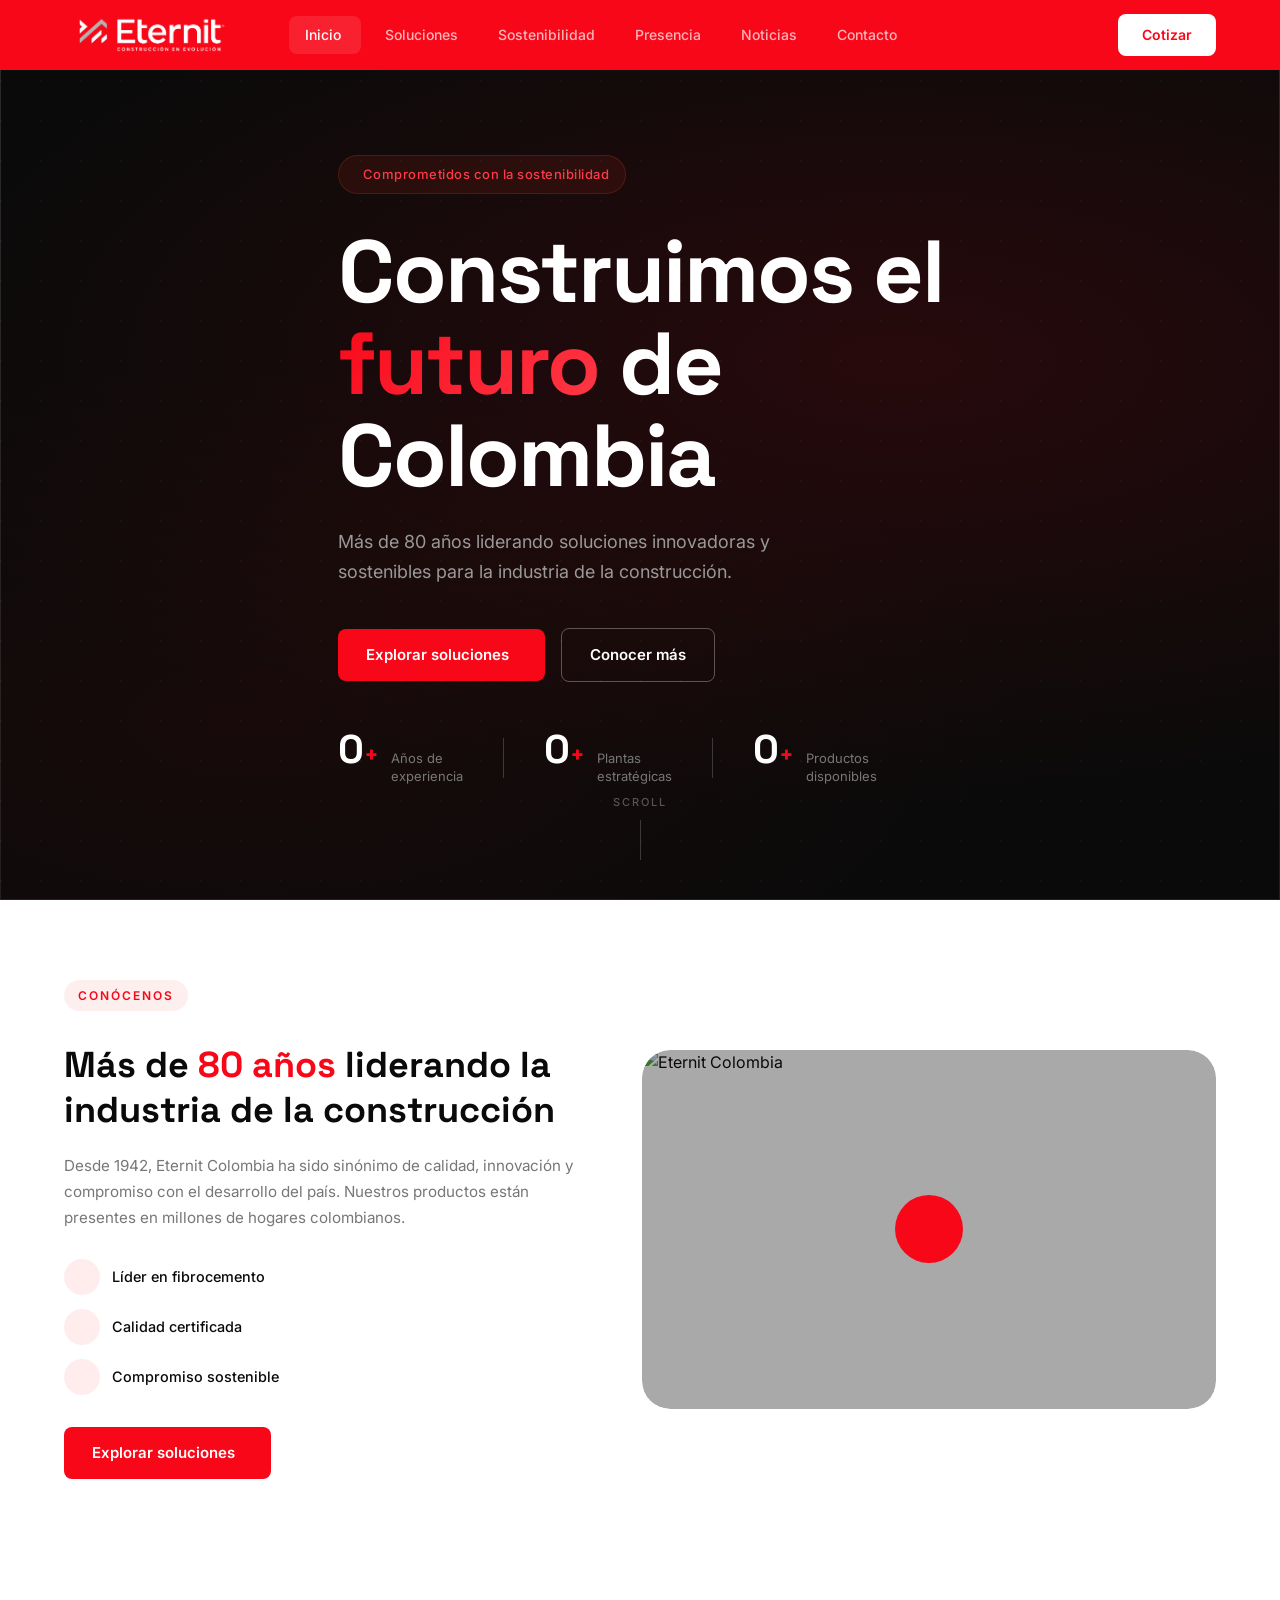
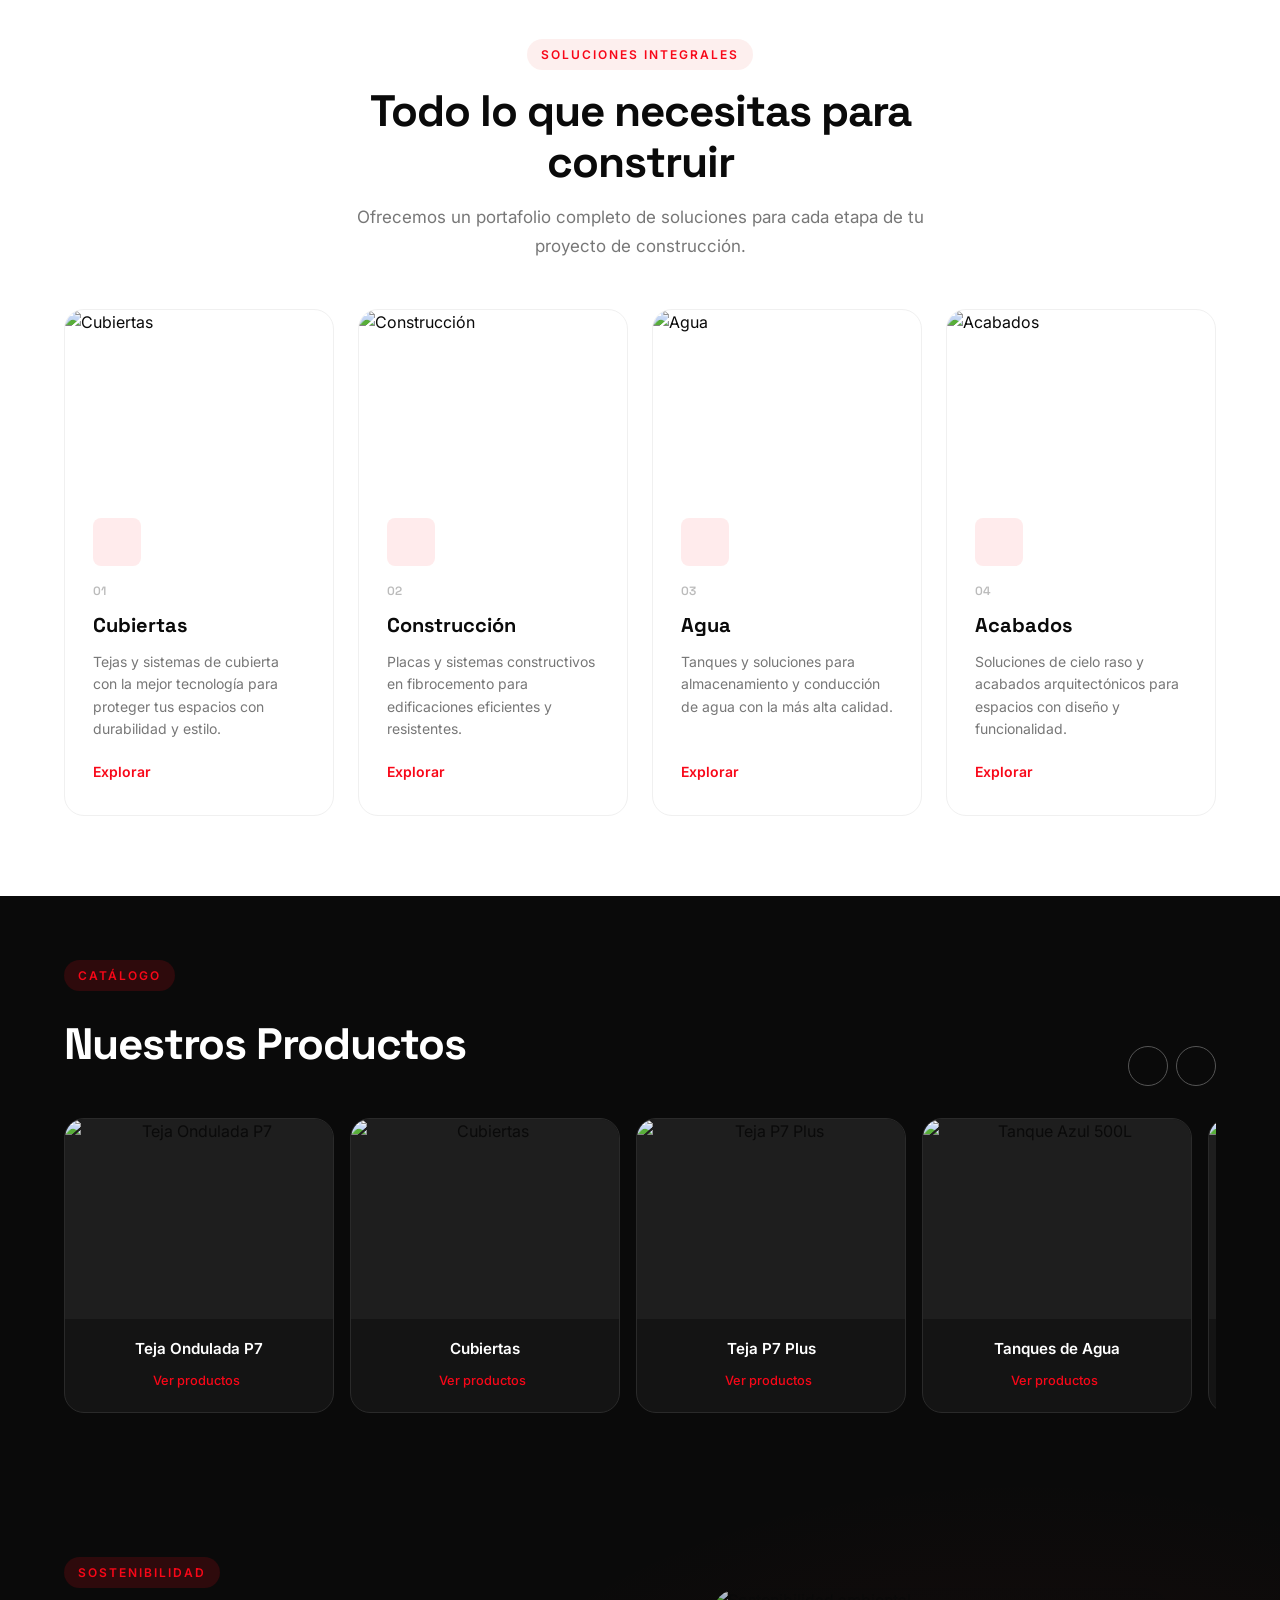
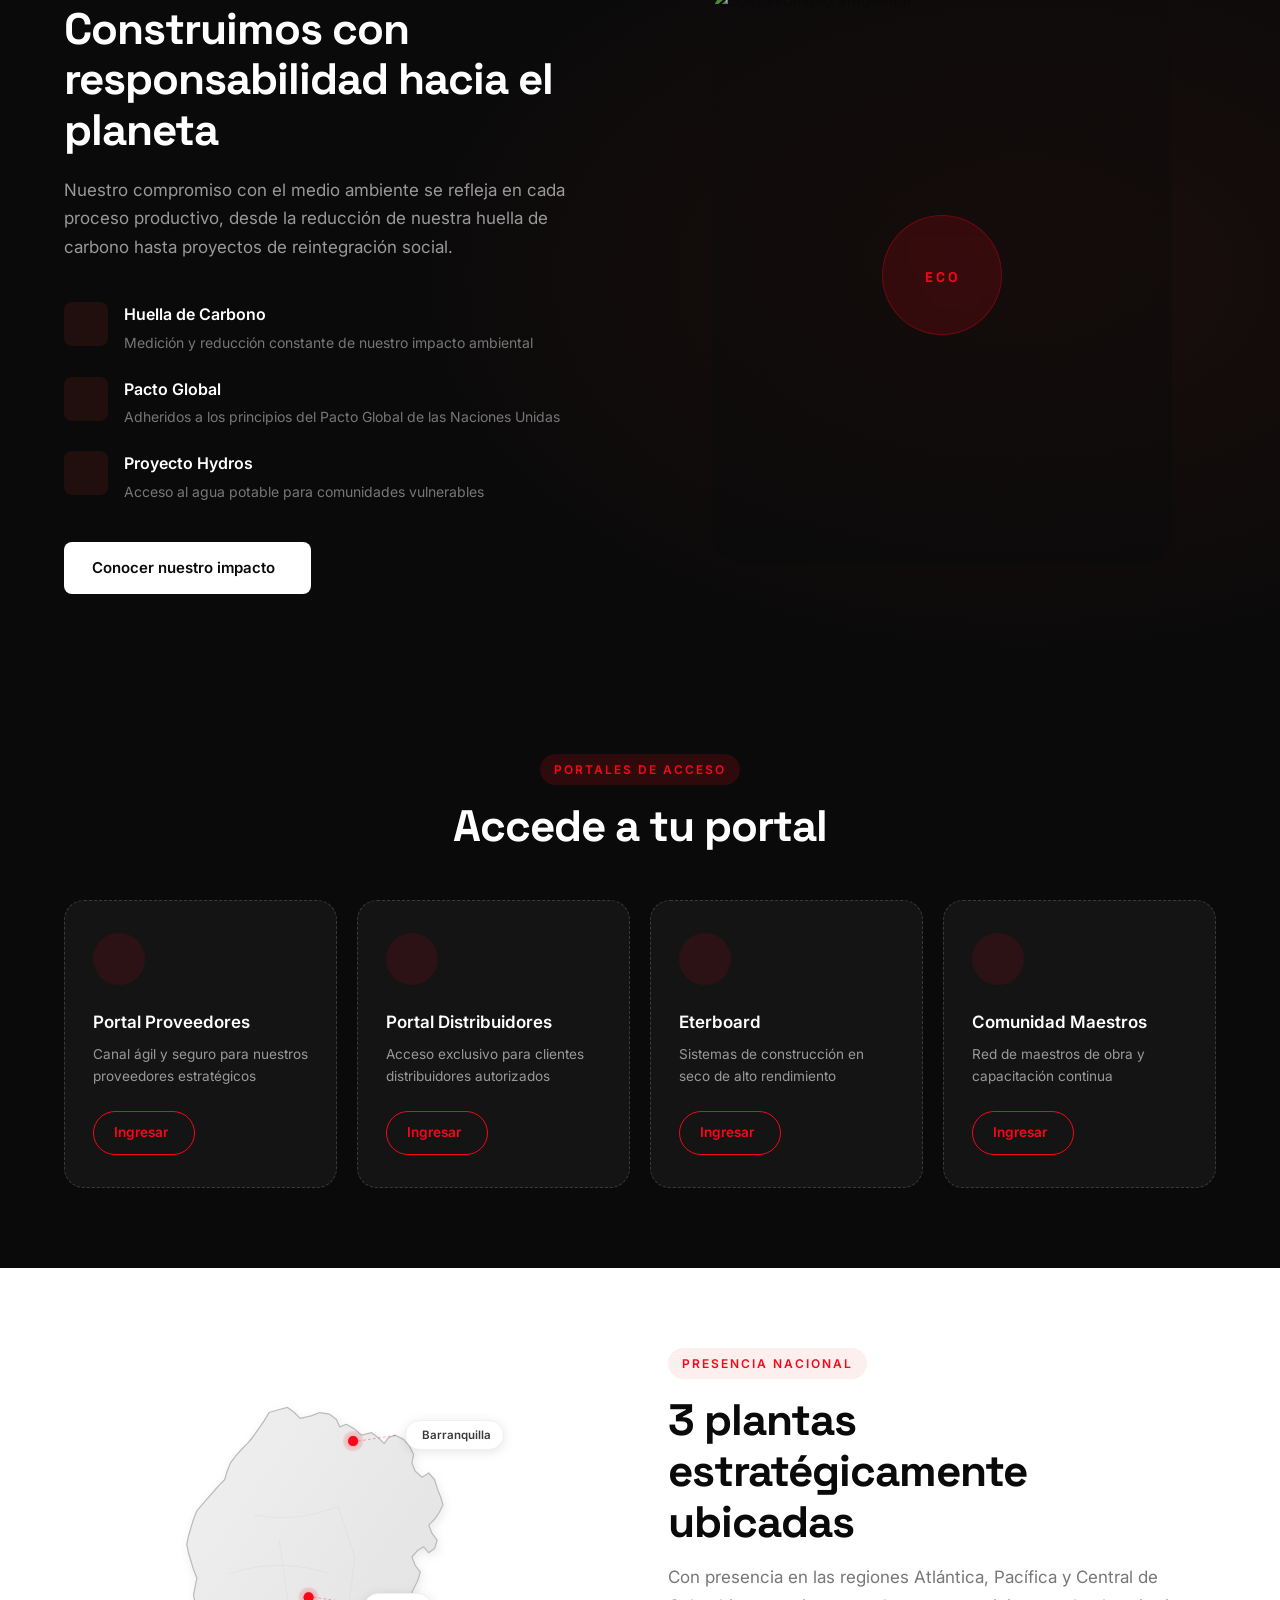
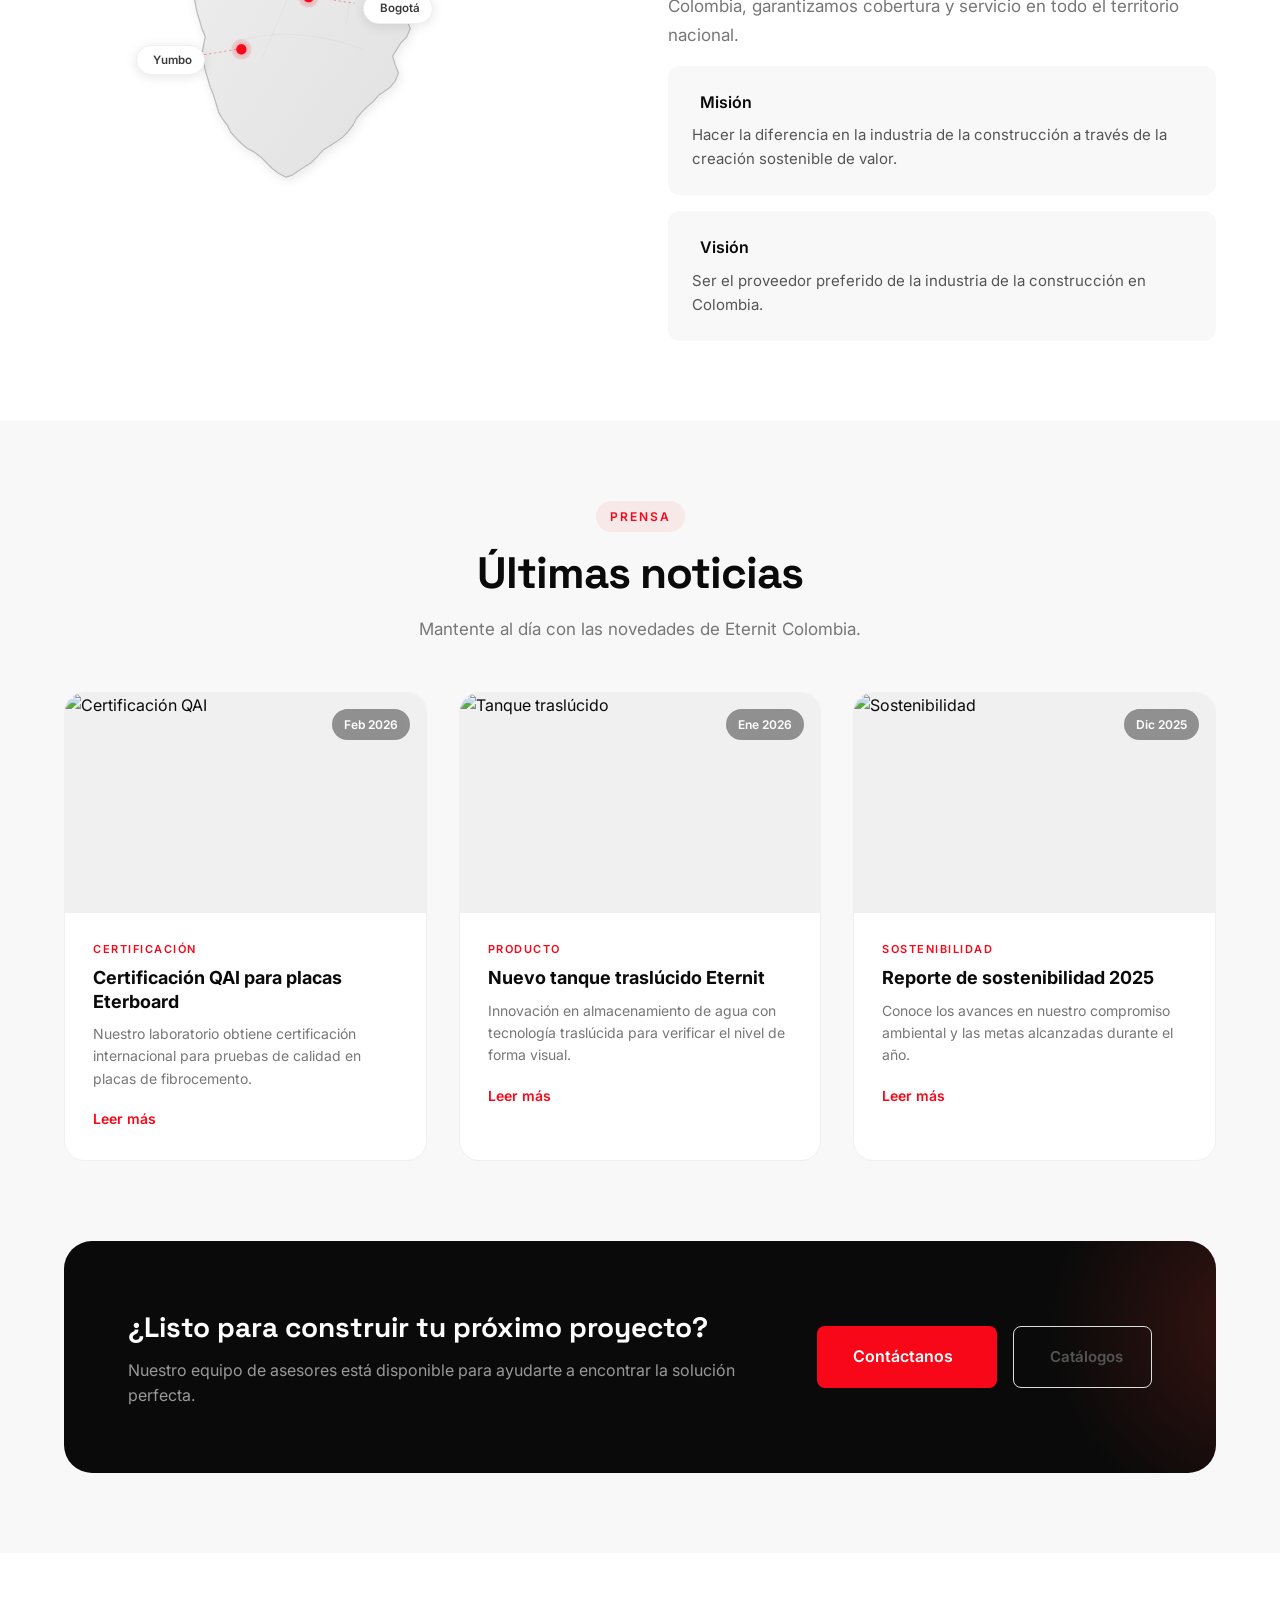
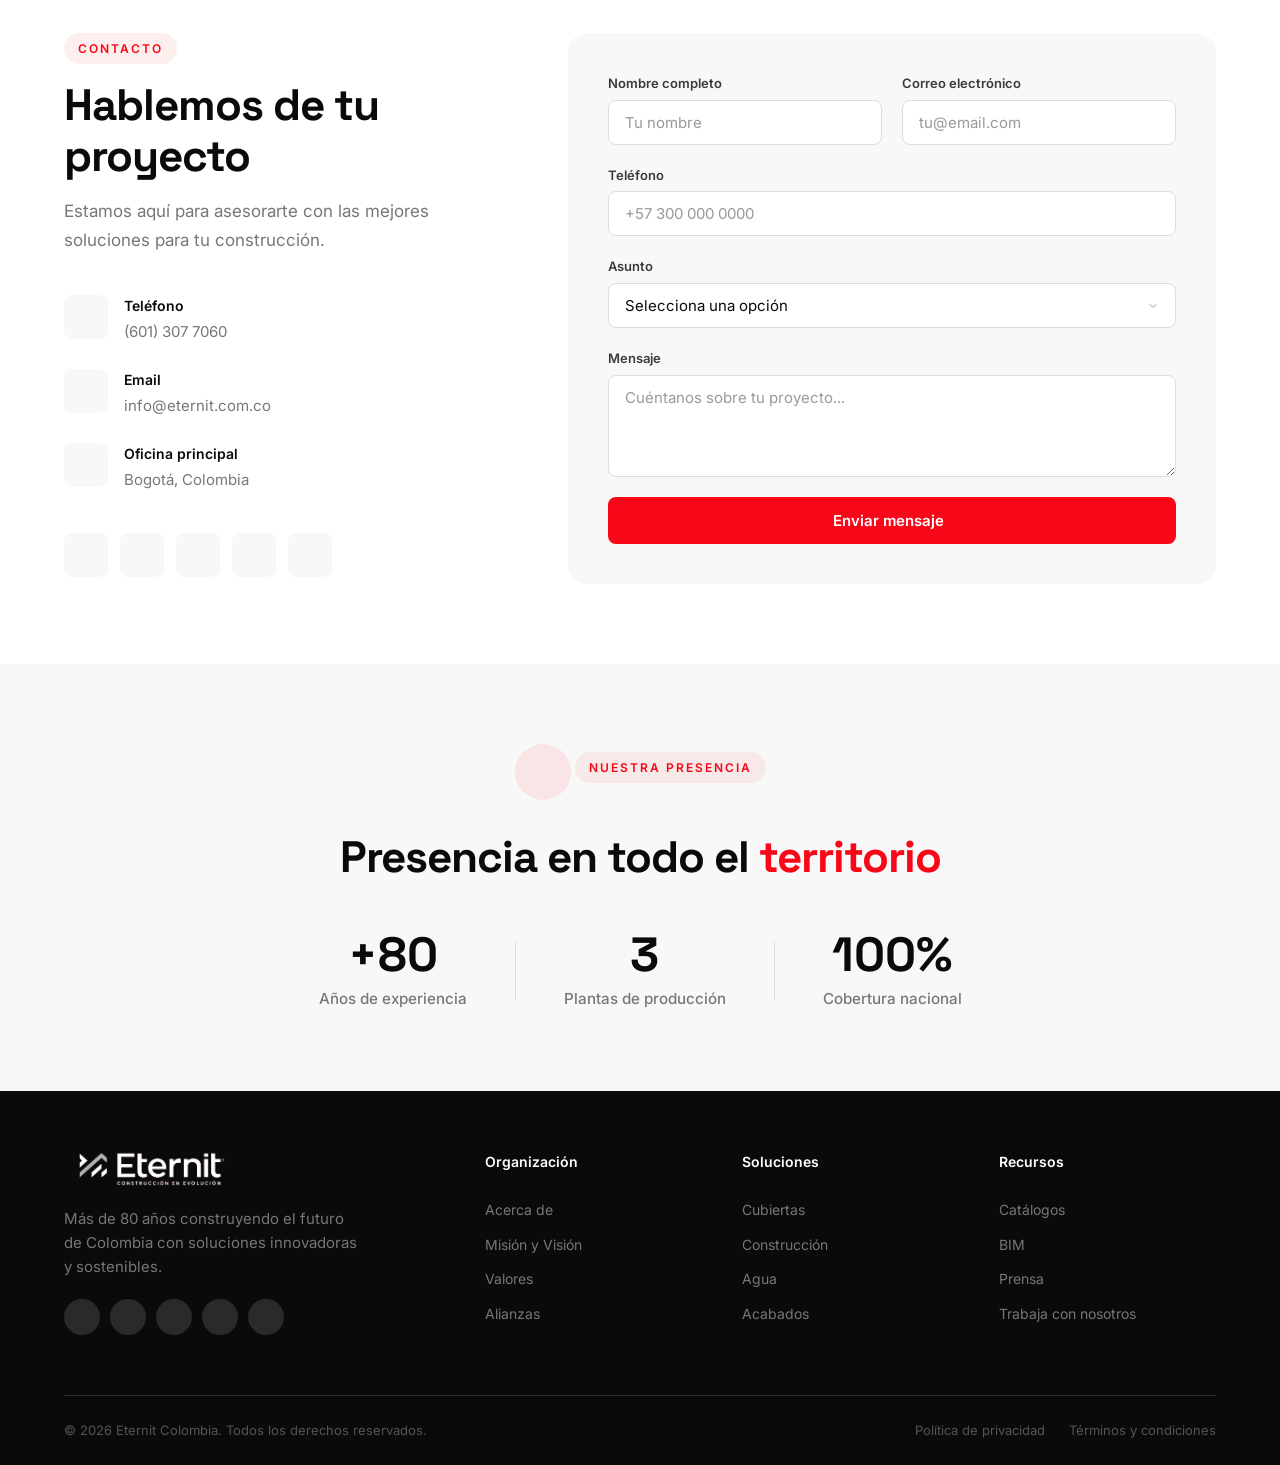
==== commit 1f016552: "Add Home 3 (Apple-inspired design) and update nav dropdowns - New index3.html with clean, minimal Ap" ====
--- a/index.html
+++ b/index.html
@@ -34,6 +34,7 @@
                     <div class="nav-dropdown-menu">
                         <a href="index.html" class="active-item"><i class="ri-layout-4-line"></i> Home 1</a>
                         <a href="index2.html"><i class="ri-layout-masonry-line"></i> Home 2</a>
+                        <a href="index3.html"><i class="ri-apple-line"></i> Home 3</a>
                     </div>
                 </div>
                 <a href="#soluciones" class="nav-link">Soluciones</a>
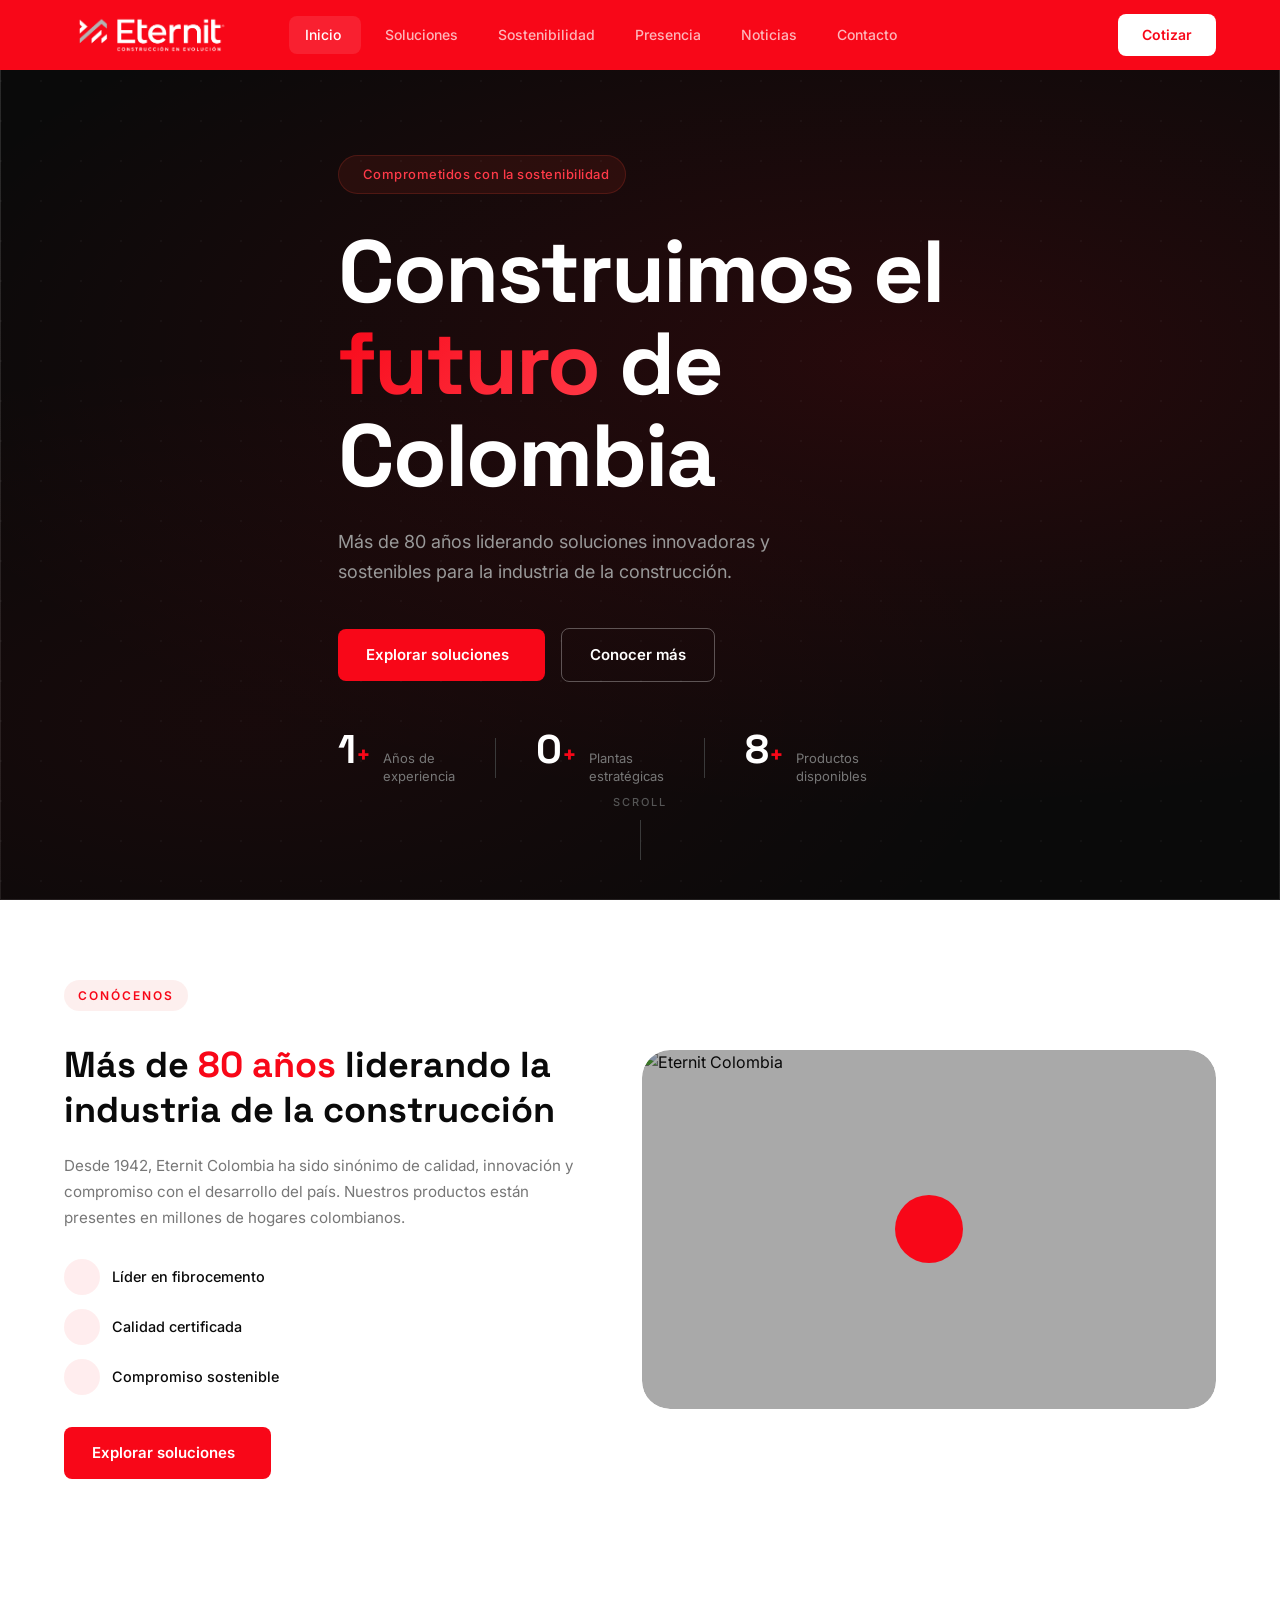
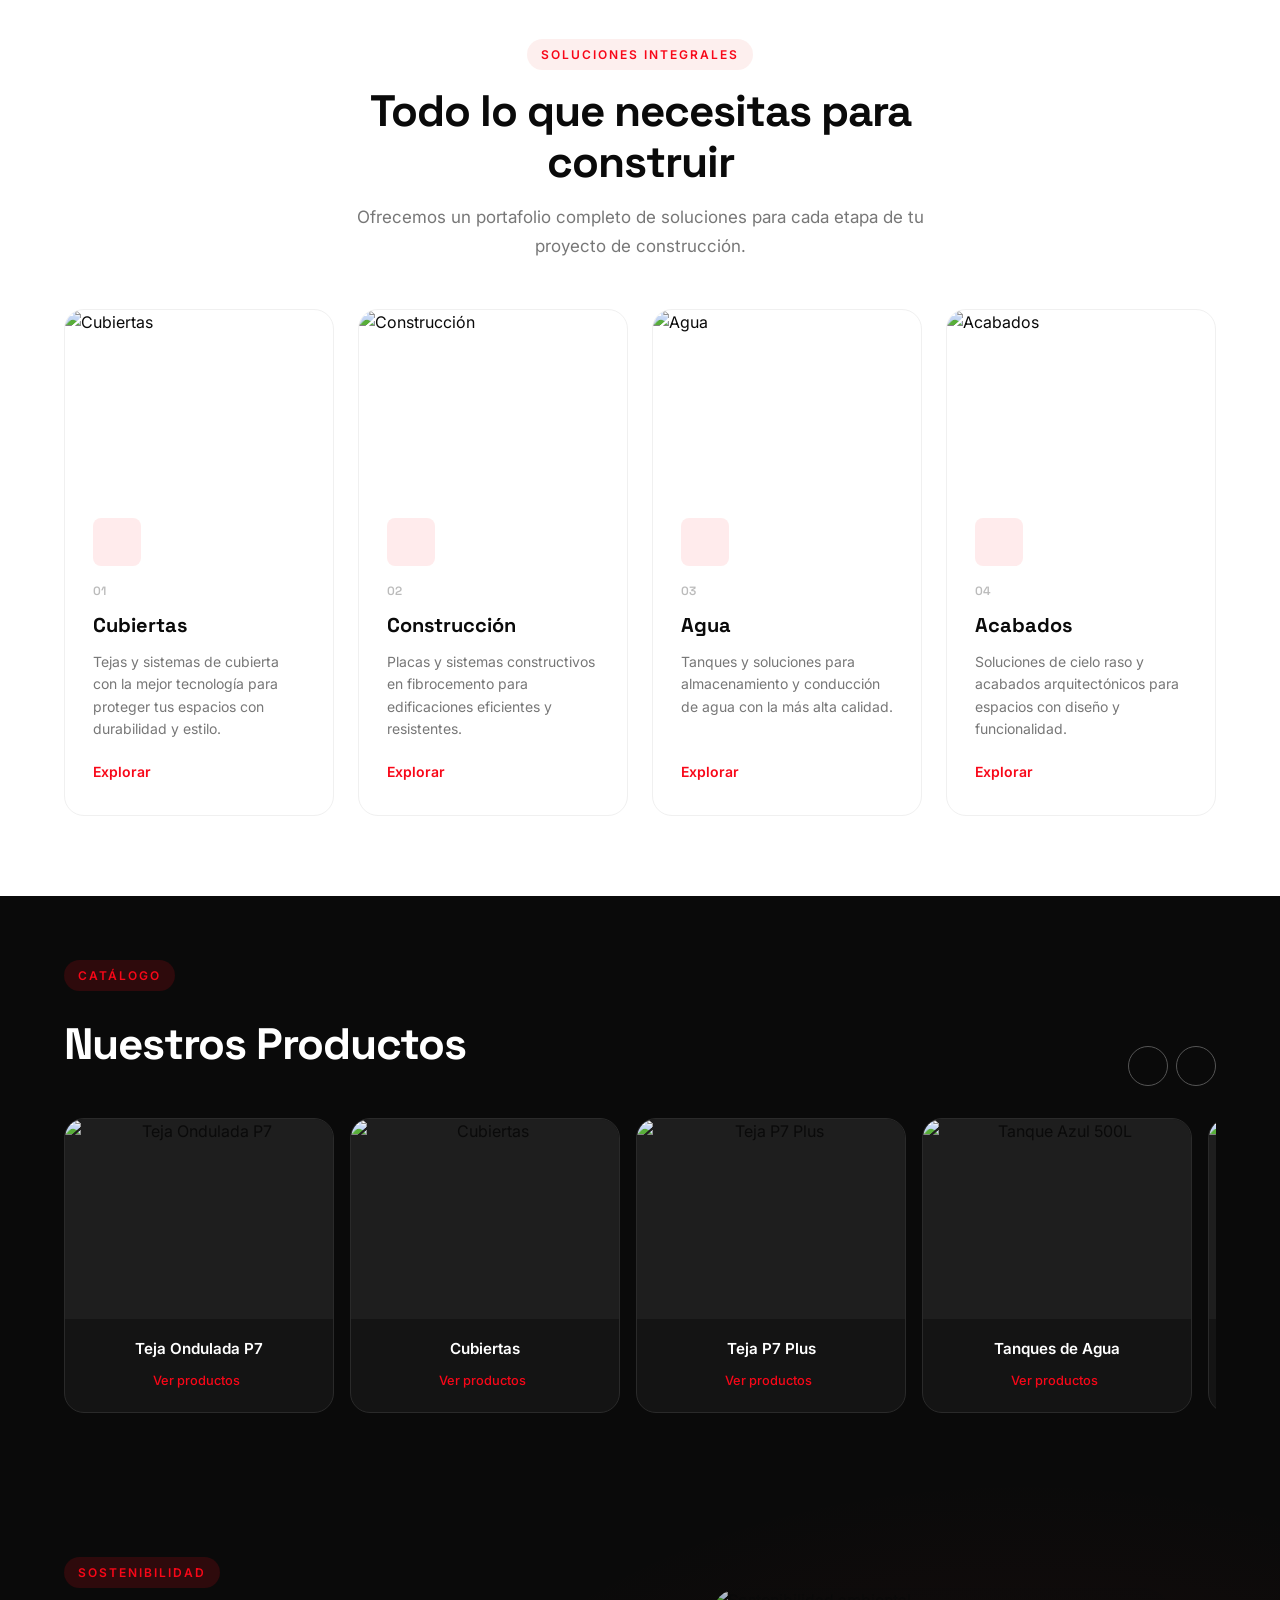
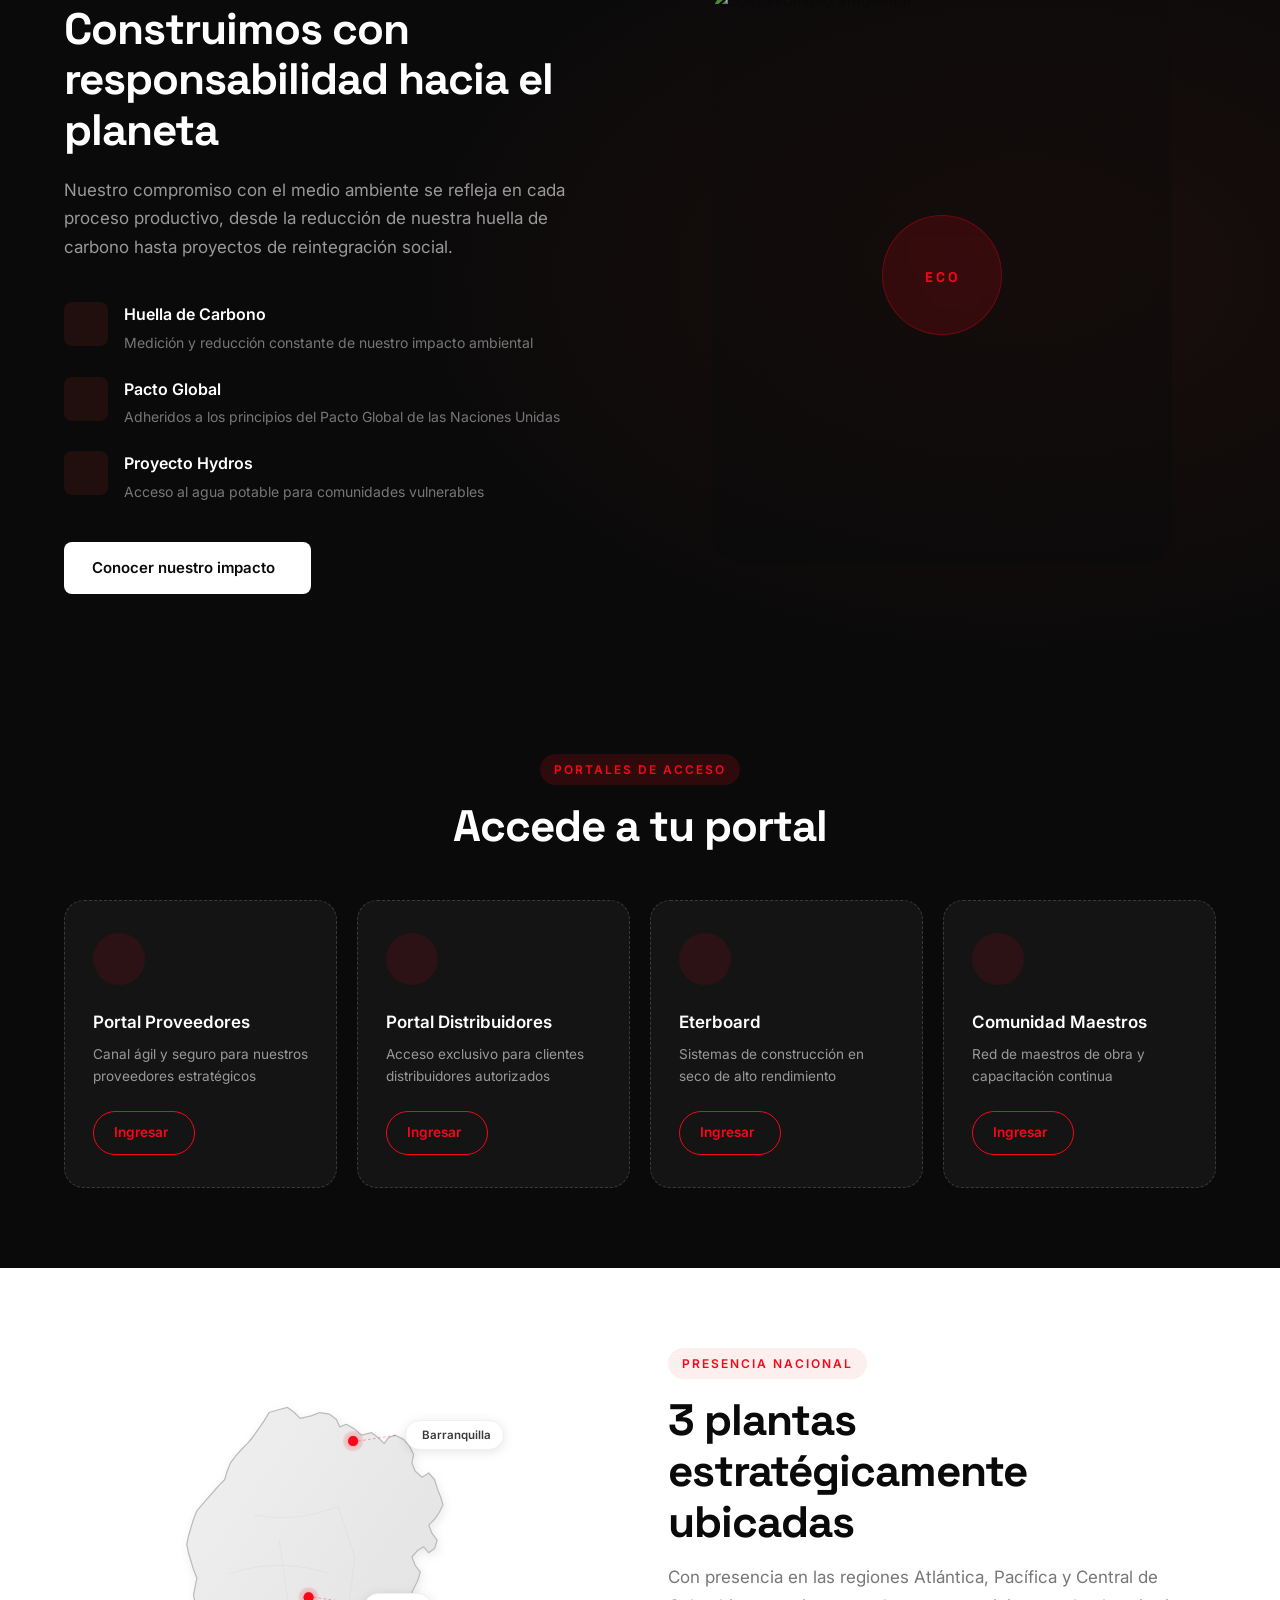
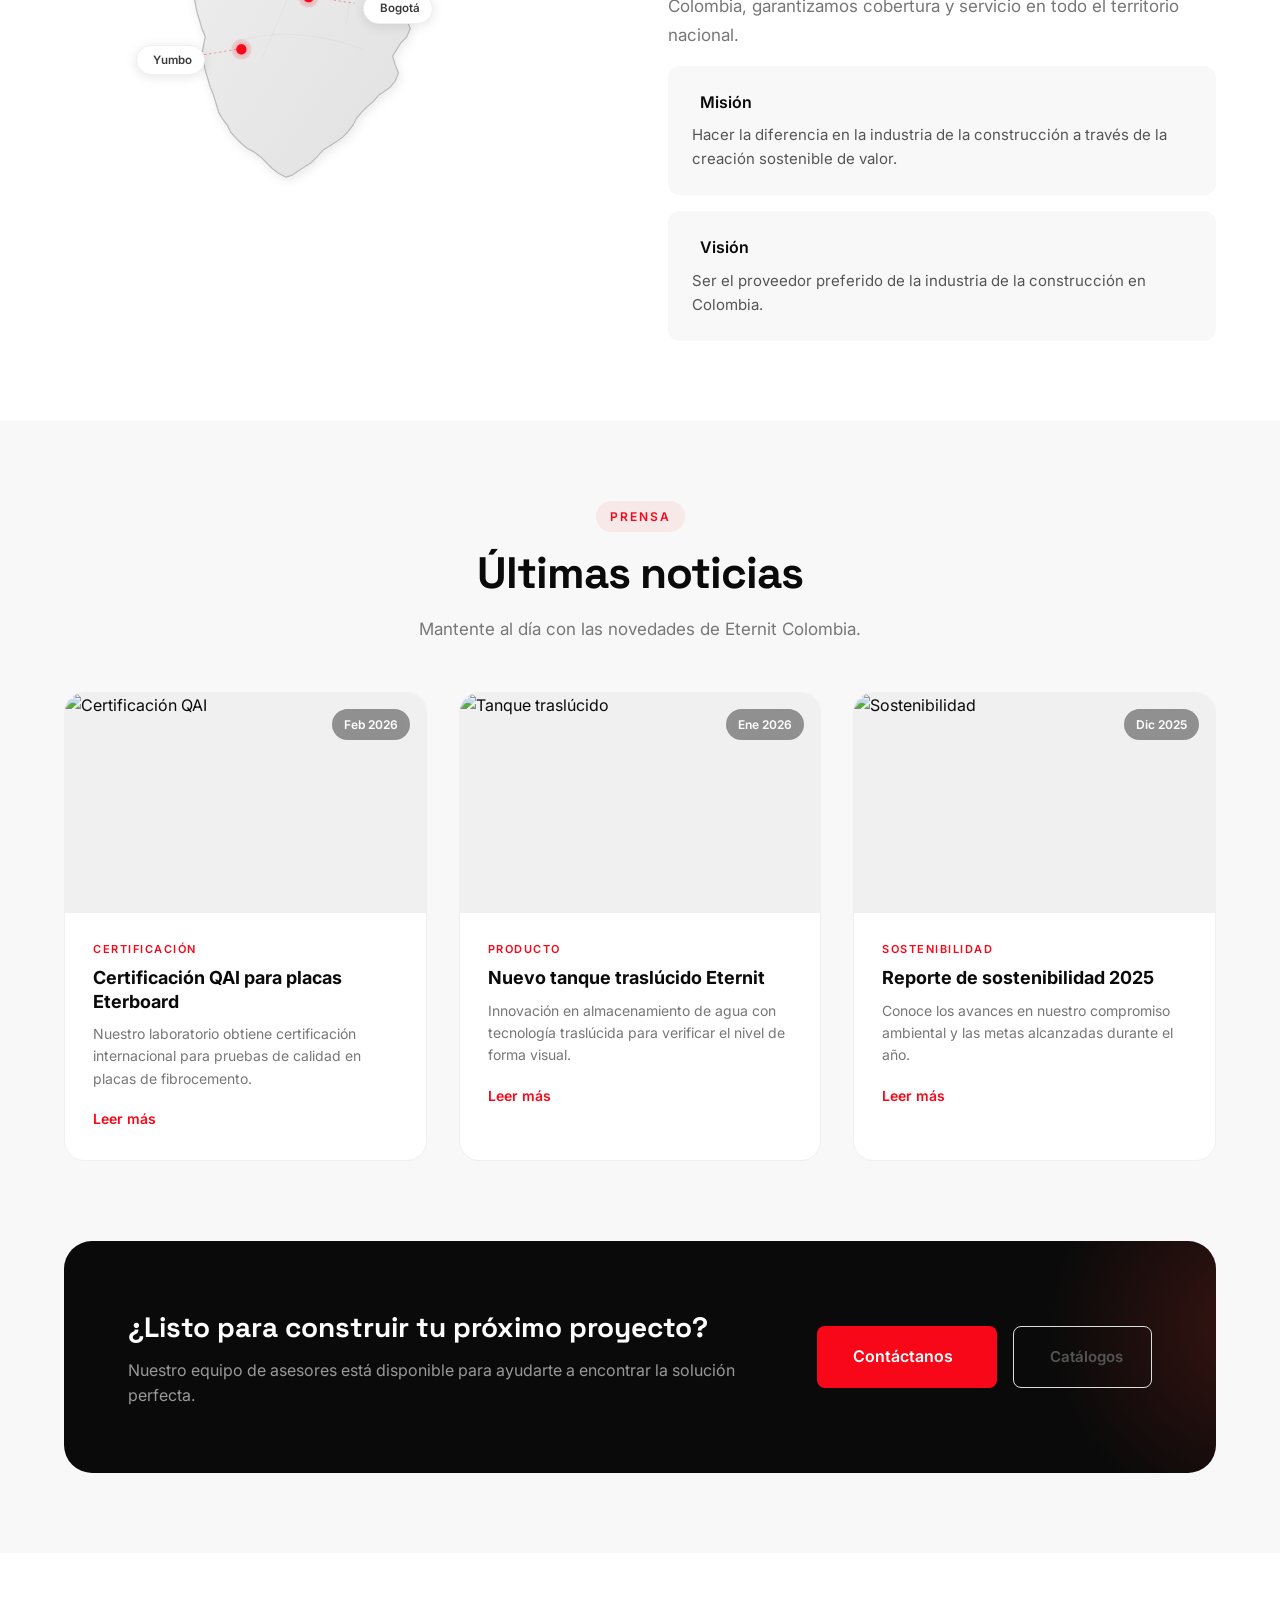
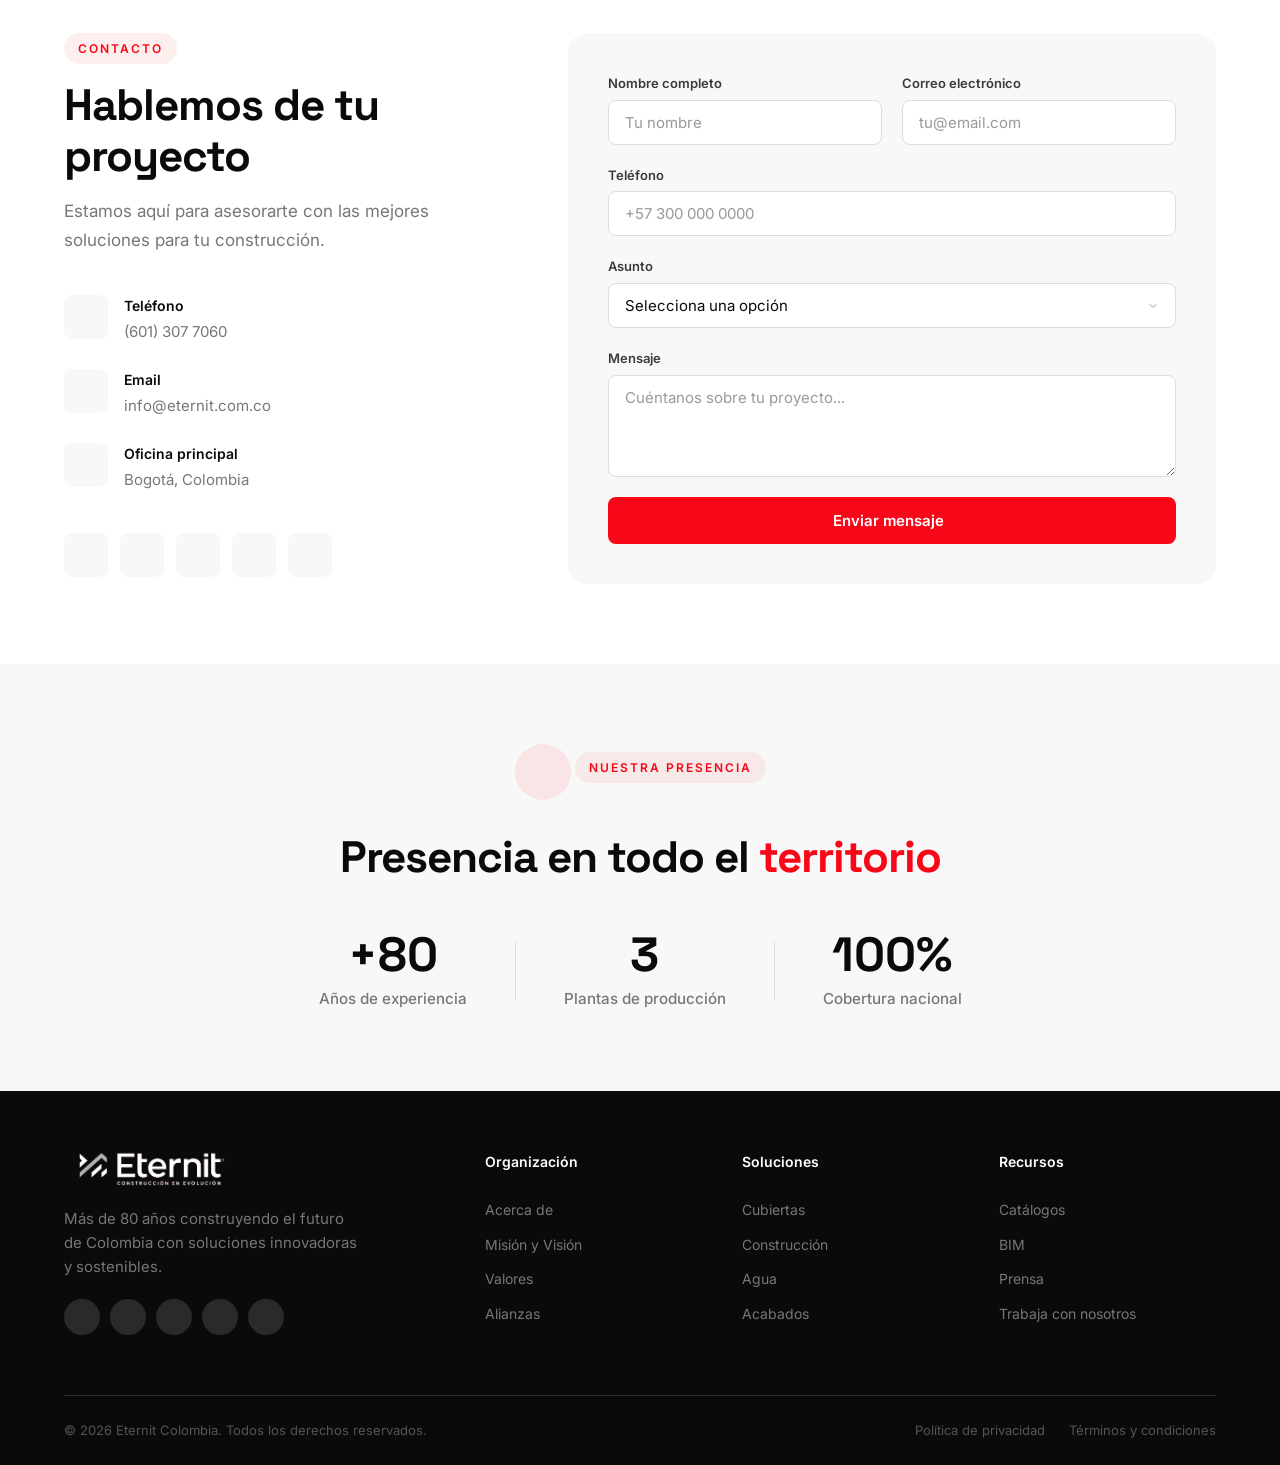
==== commit 5e29b84d: "Add Home 4 (Apple grid layout) and update nav dropdowns - New index4.html: dark hero, product card g" ====
--- a/index.html
+++ b/index.html
@@ -35,6 +35,7 @@
                         <a href="index.html" class="active-item"><i class="ri-layout-4-line"></i> Home 1</a>
                         <a href="index2.html"><i class="ri-layout-masonry-line"></i> Home 2</a>
                         <a href="index3.html"><i class="ri-apple-line"></i> Home 3</a>
+                        <a href="index4.html"><i class="ri-grid-line"></i> Home 4</a>
                     </div>
                 </div>
                 <a href="#soluciones" class="nav-link">Soluciones</a>
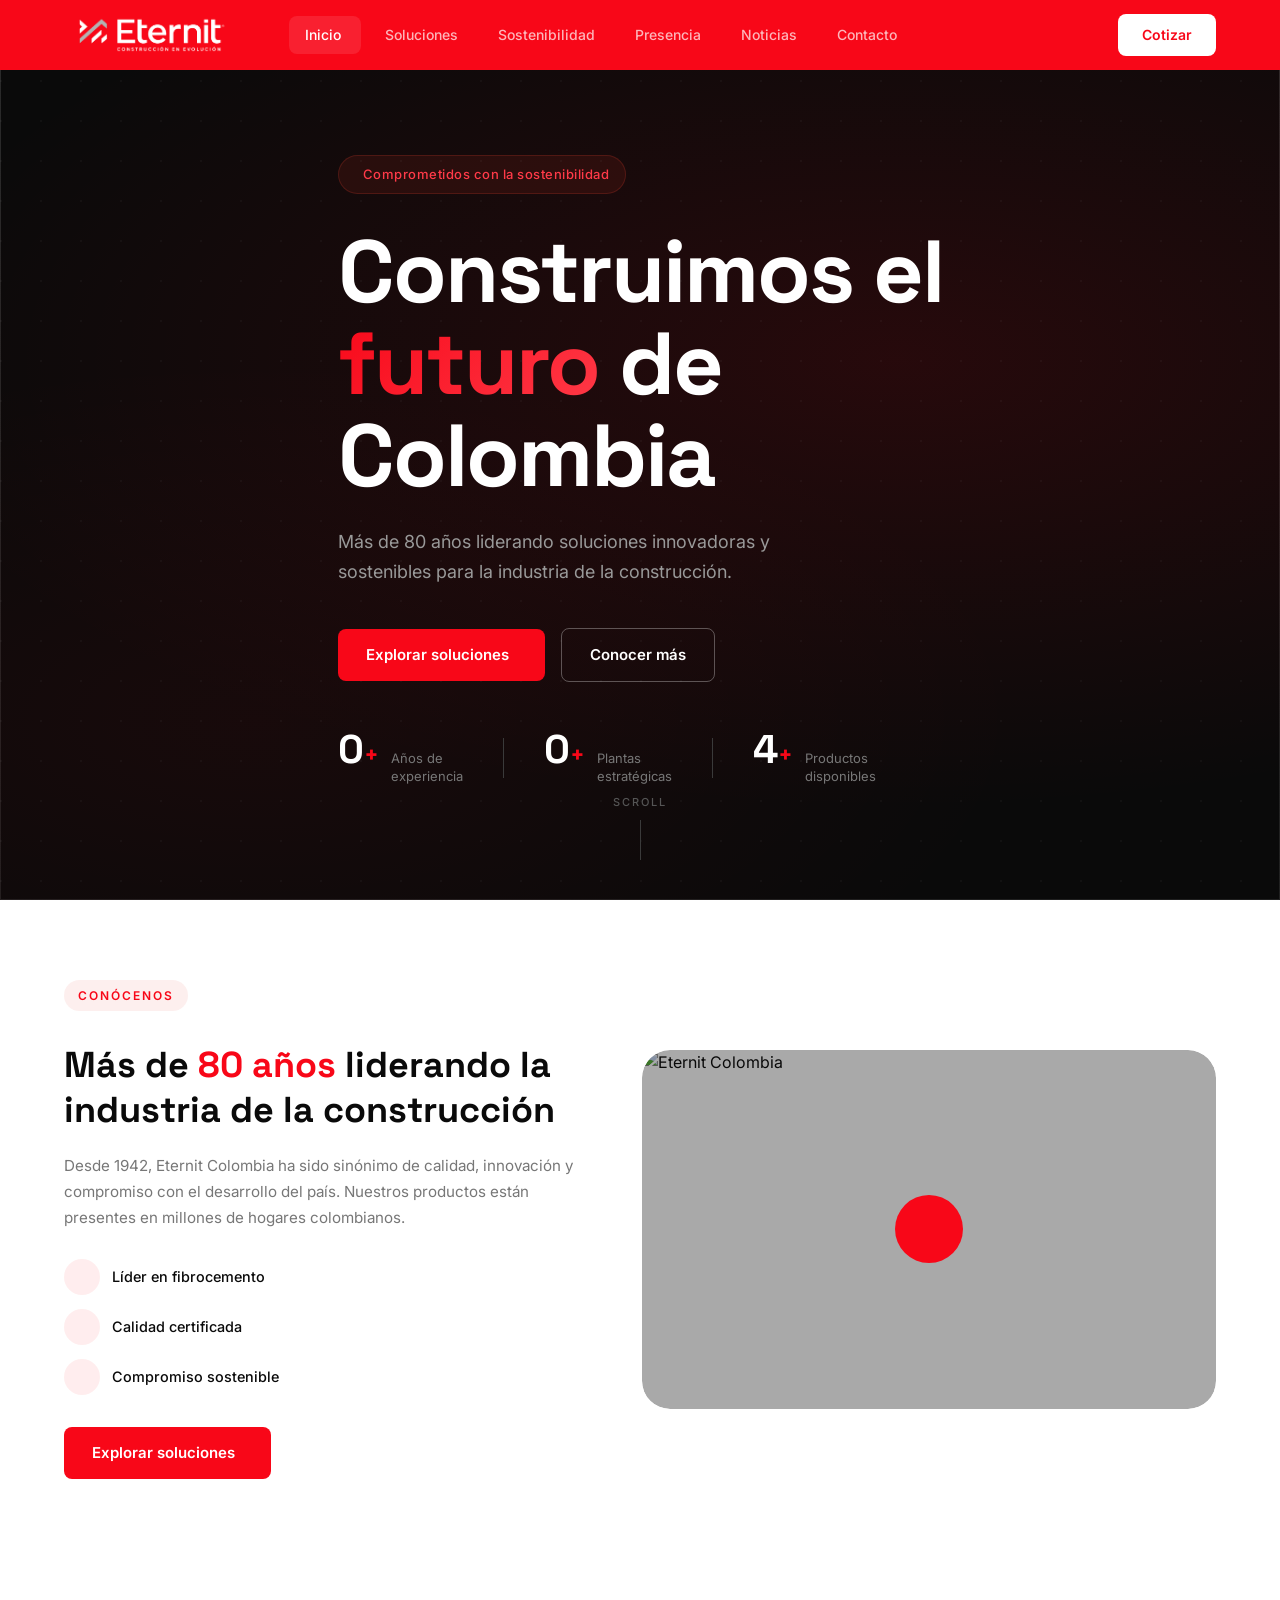
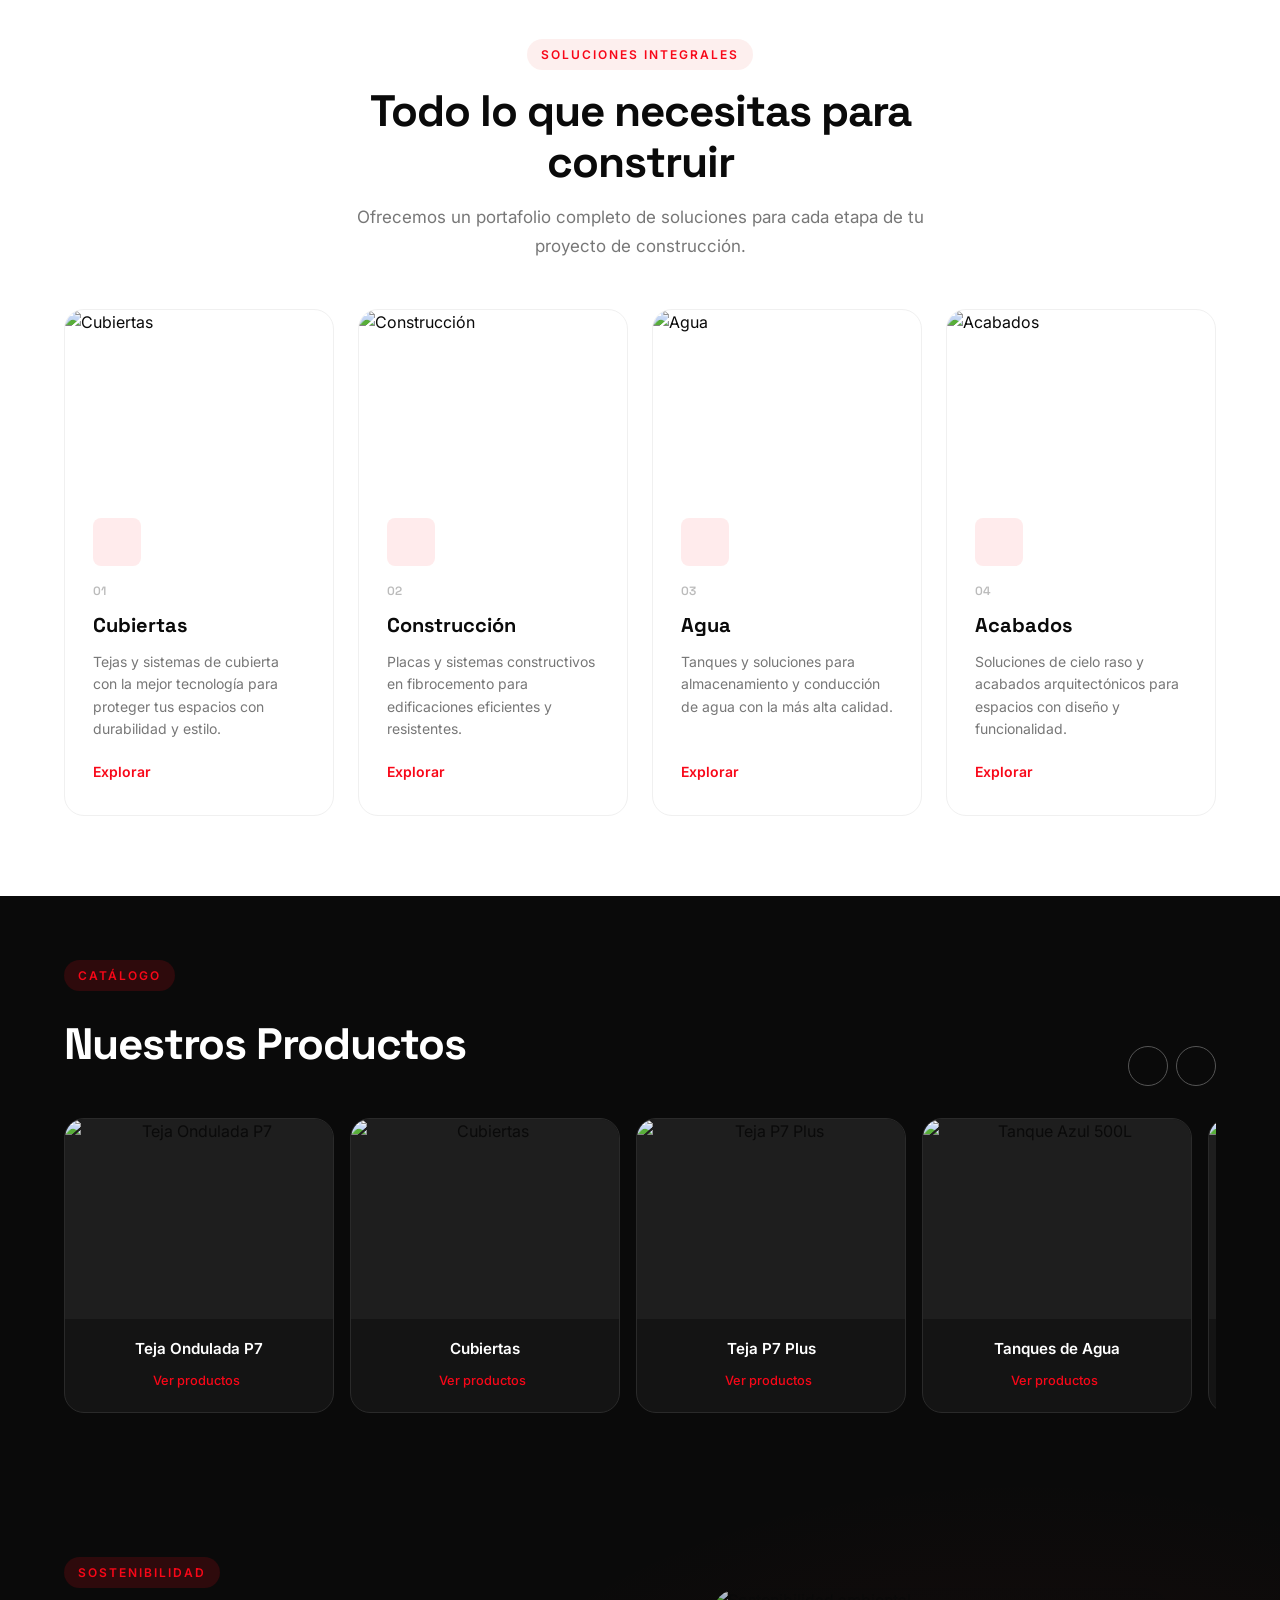
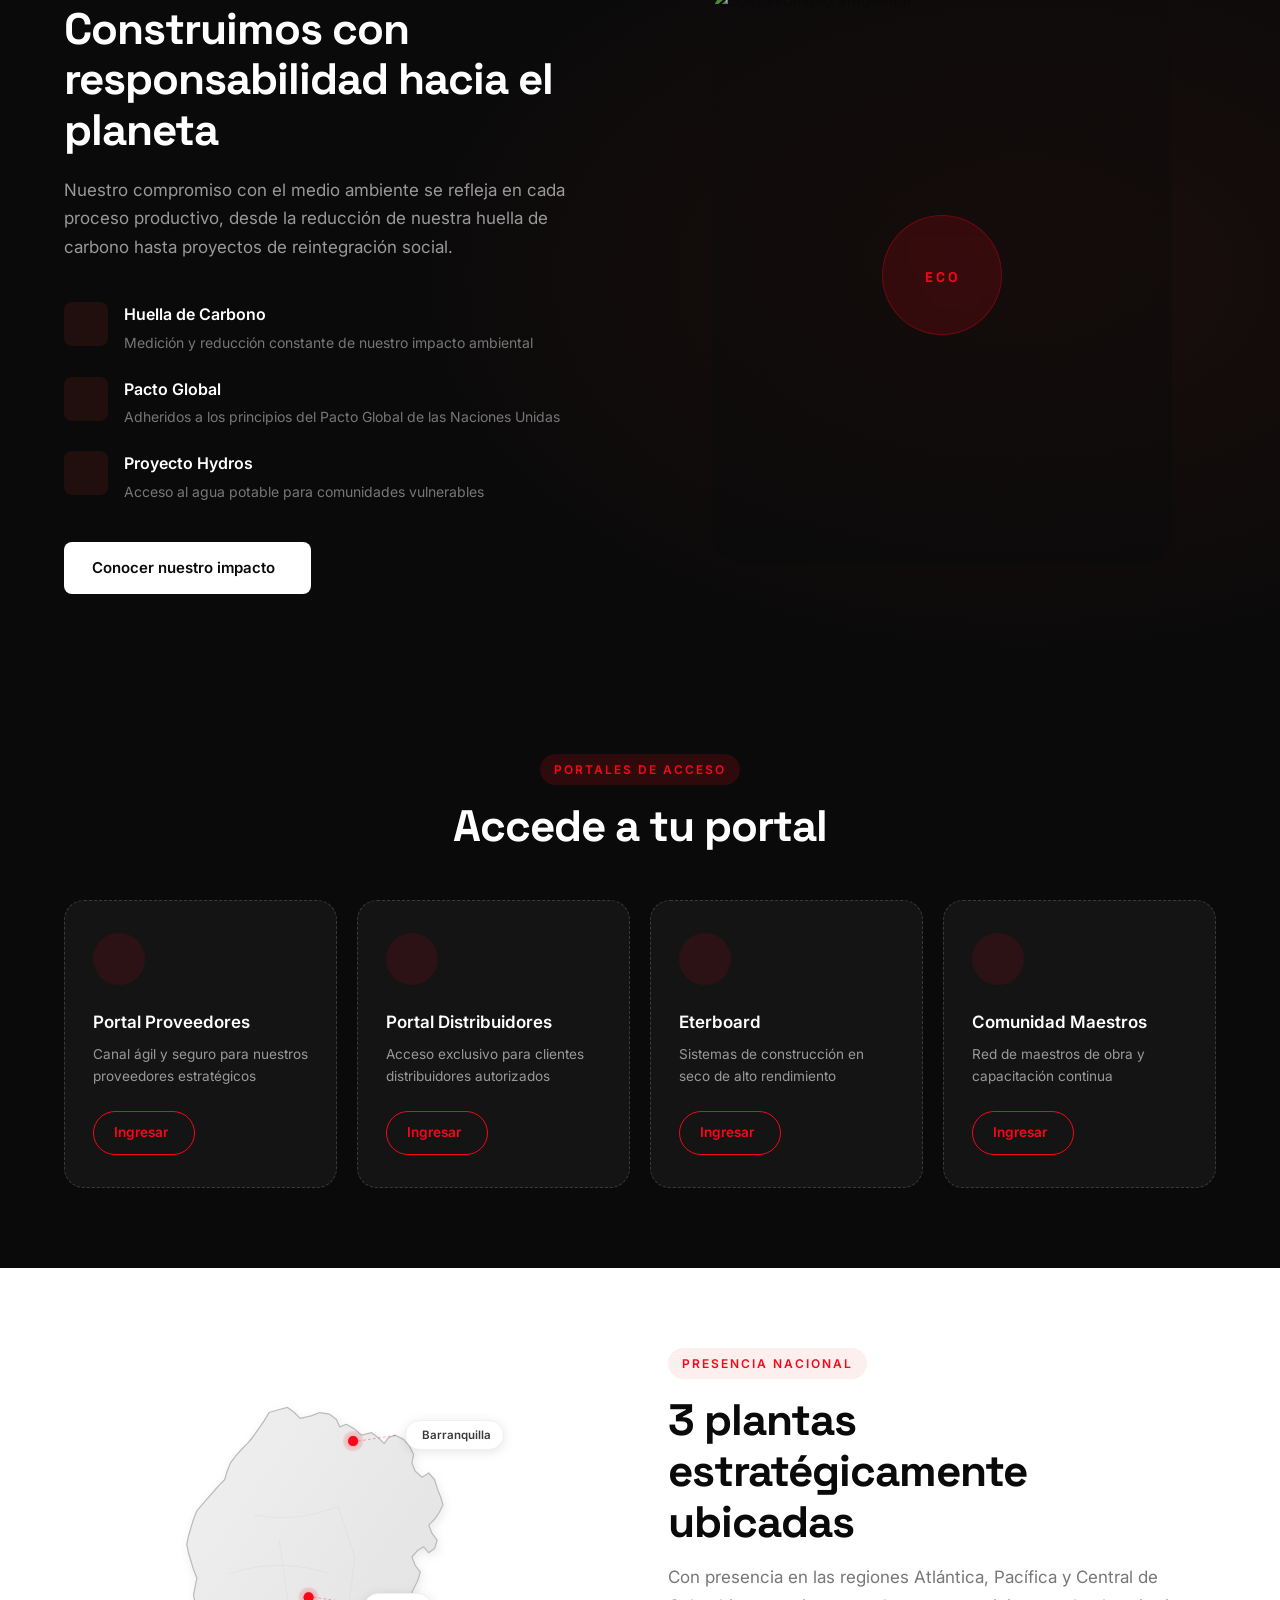
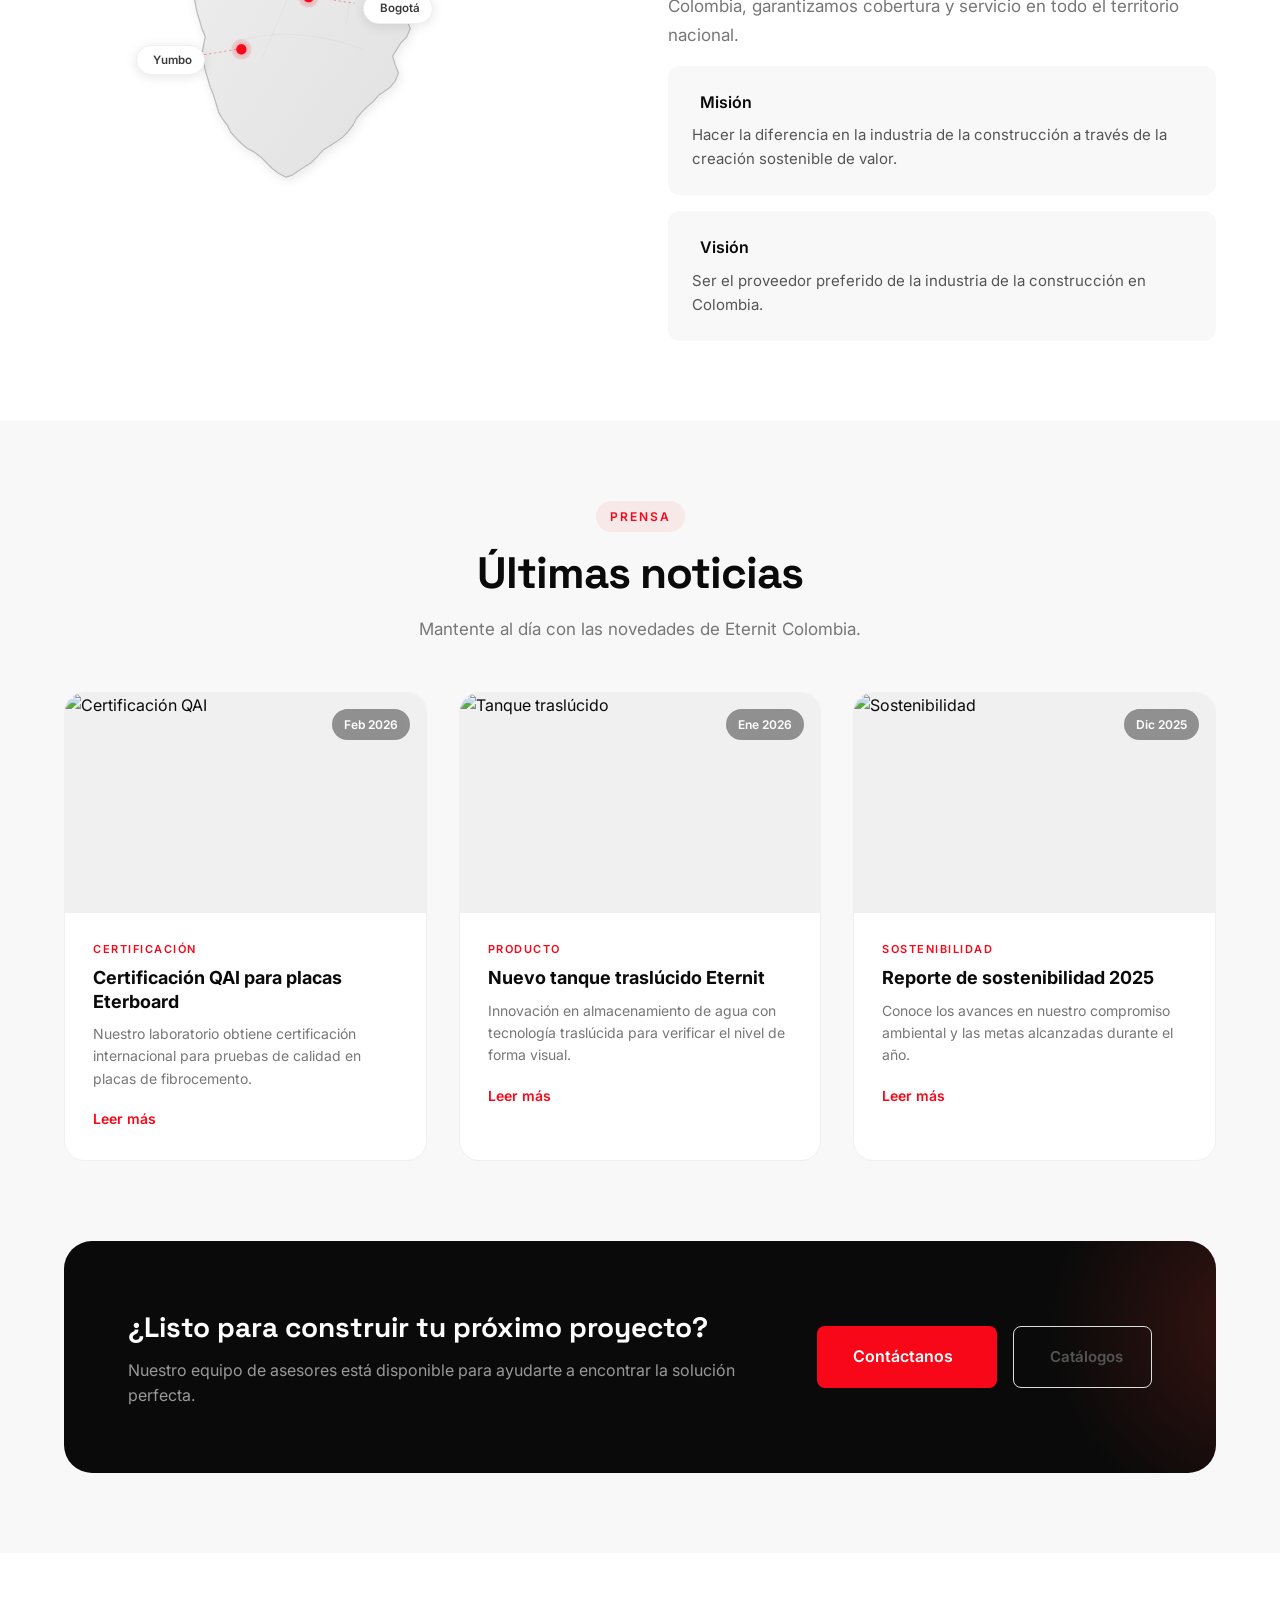
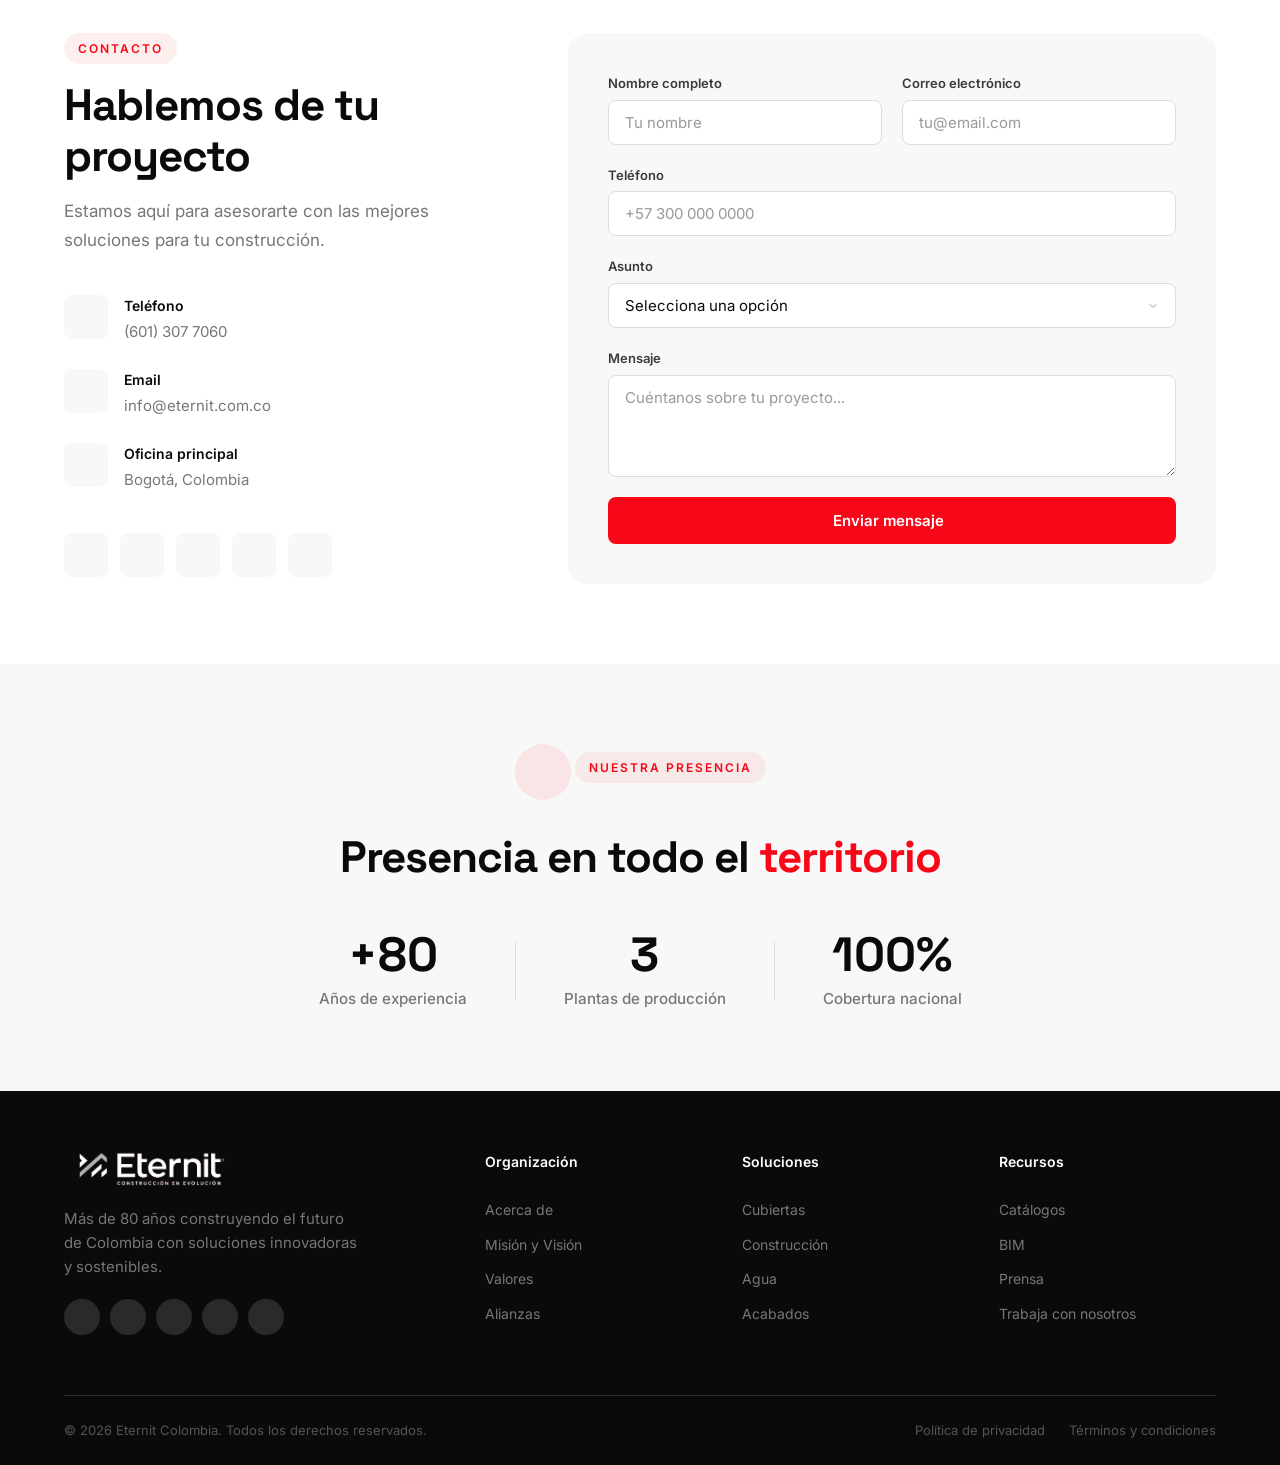
==== commit a345b006: "Replace all Eternit image URLs with Unsplash across all pages Eternit.com.co blocks external hotlink" ====
--- a/index.html
+++ b/index.html
@@ -272,56 +272,56 @@
                 <div class="products-track" id="productsTrack">
                     <a href="#" class="product-chip">
                         <div class="product-chip-img">
-                            <img src="https://www.eternit.com.co/wp-content/uploads/2022/08/Teja-P-7.jpeg" alt="Teja Ondulada P7" loading="lazy">
+                            <img src="https://images.unsplash.com/photo-1600585154340-be6161a56a0c?w=600" alt="Teja Ondulada P7" loading="lazy">
                         </div>
                         <h4>Teja Ondulada P7</h4>
                         <span class="product-chip-link">Ver productos <i class="ri-arrow-right-line"></i></span>
                     </a>
                     <a href="cubiertas.html" class="product-chip">
                         <div class="product-chip-img">
-                            <img src="https://www.eternit.com.co/wp-content/uploads/2022/08/CASA-Teja-P-7.jpeg" alt="Cubiertas" loading="lazy">
+                            <img src="https://images.unsplash.com/photo-1600596542815-ffad4c1539a9?w=800" alt="Cubiertas" loading="lazy">
                         </div>
                         <h4>Cubiertas</h4>
                         <span class="product-chip-link">Ver productos <i class="ri-arrow-right-line"></i></span>
                     </a>
                     <a href="#" class="product-chip">
                         <div class="product-chip-img">
-                            <img src="https://www.eternit.com.co/wp-content/uploads/2022/08/Teja-P7-Plus.jpeg" alt="Teja P7 Plus" loading="lazy">
+                            <img src="https://images.unsplash.com/photo-1600607687939-ce8a6c25118c?w=600" alt="Teja P7 Plus" loading="lazy">
                         </div>
                         <h4>Teja P7 Plus</h4>
                         <span class="product-chip-link">Ver productos <i class="ri-arrow-right-line"></i></span>
                     </a>
                     <a href="#" class="product-chip">
                         <div class="product-chip-img">
-                            <img src="https://www.eternit.com.co/wp-content/uploads/2022/08/1_tanque_Eternit_azul_500L.jpeg" alt="Tanque Azul 500L" loading="lazy">
+                            <img src="https://images.unsplash.com/photo-1585687433142-69de85798532?w=600" alt="Tanque Azul 500L" loading="lazy">
                         </div>
                         <h4>Tanques de Agua</h4>
                         <span class="product-chip-link">Ver productos <i class="ri-arrow-right-line"></i></span>
                     </a>
                     <a href="#" class="product-chip">
                         <div class="product-chip-img">
-                            <img src="https://www.eternit.com.co/wp-content/uploads/2022/08/1_tanque_eternit_1000L.jpeg" alt="Tanque 1000L" loading="lazy">
+                            <img src="https://images.unsplash.com/photo-1564182842519-8a3b2af3e228?w=600" alt="Tanque 1000L" loading="lazy">
                         </div>
                         <h4>Tanque 1000L</h4>
                         <span class="product-chip-link">Ver productos <i class="ri-arrow-right-line"></i></span>
                     </a>
                     <a href="#" class="product-chip">
                         <div class="product-chip-img">
-                            <img src="https://www.eternit.com.co/wp-content/uploads/2022/08/1-Teja-sevillana-portada.jpeg" alt="Teja Sevillana" loading="lazy">
+                            <img src="https://images.unsplash.com/photo-1513584684374-8bab748fbf90?w=600" alt="Teja Sevillana" loading="lazy">
                         </div>
                         <h4>Teja Sevillana</h4>
                         <span class="product-chip-link">Ver productos <i class="ri-arrow-right-line"></i></span>
                     </a>
                     <a href="#" class="product-chip">
                         <div class="product-chip-img">
-                            <img src="https://www.eternit.com.co/wp-content/uploads/2022/08/1-Teja-de-PVC.jpeg" alt="Teja PVC" loading="lazy">
+                            <img src="https://images.unsplash.com/photo-1600566753190-17f0baa2a6c3?w=600" alt="Teja PVC" loading="lazy">
                         </div>
                         <h4>Tejas en PVC</h4>
                         <span class="product-chip-link">Ver productos <i class="ri-arrow-right-line"></i></span>
                     </a>
                     <a href="#" class="product-chip">
                         <div class="product-chip-img">
-                            <img src="https://www.eternit.com.co/wp-content/uploads/2022/08/1_tanque_eternit_2000L.jpeg" alt="Tanque 2000L" loading="lazy">
+                            <img src="https://images.unsplash.com/photo-1597484661643-2f5fef640dd1?w=600" alt="Tanque 2000L" loading="lazy">
                         </div>
                         <h4>Tanque 2000L</h4>
                         <span class="product-chip-link">Ver productos <i class="ri-arrow-right-line"></i></span>
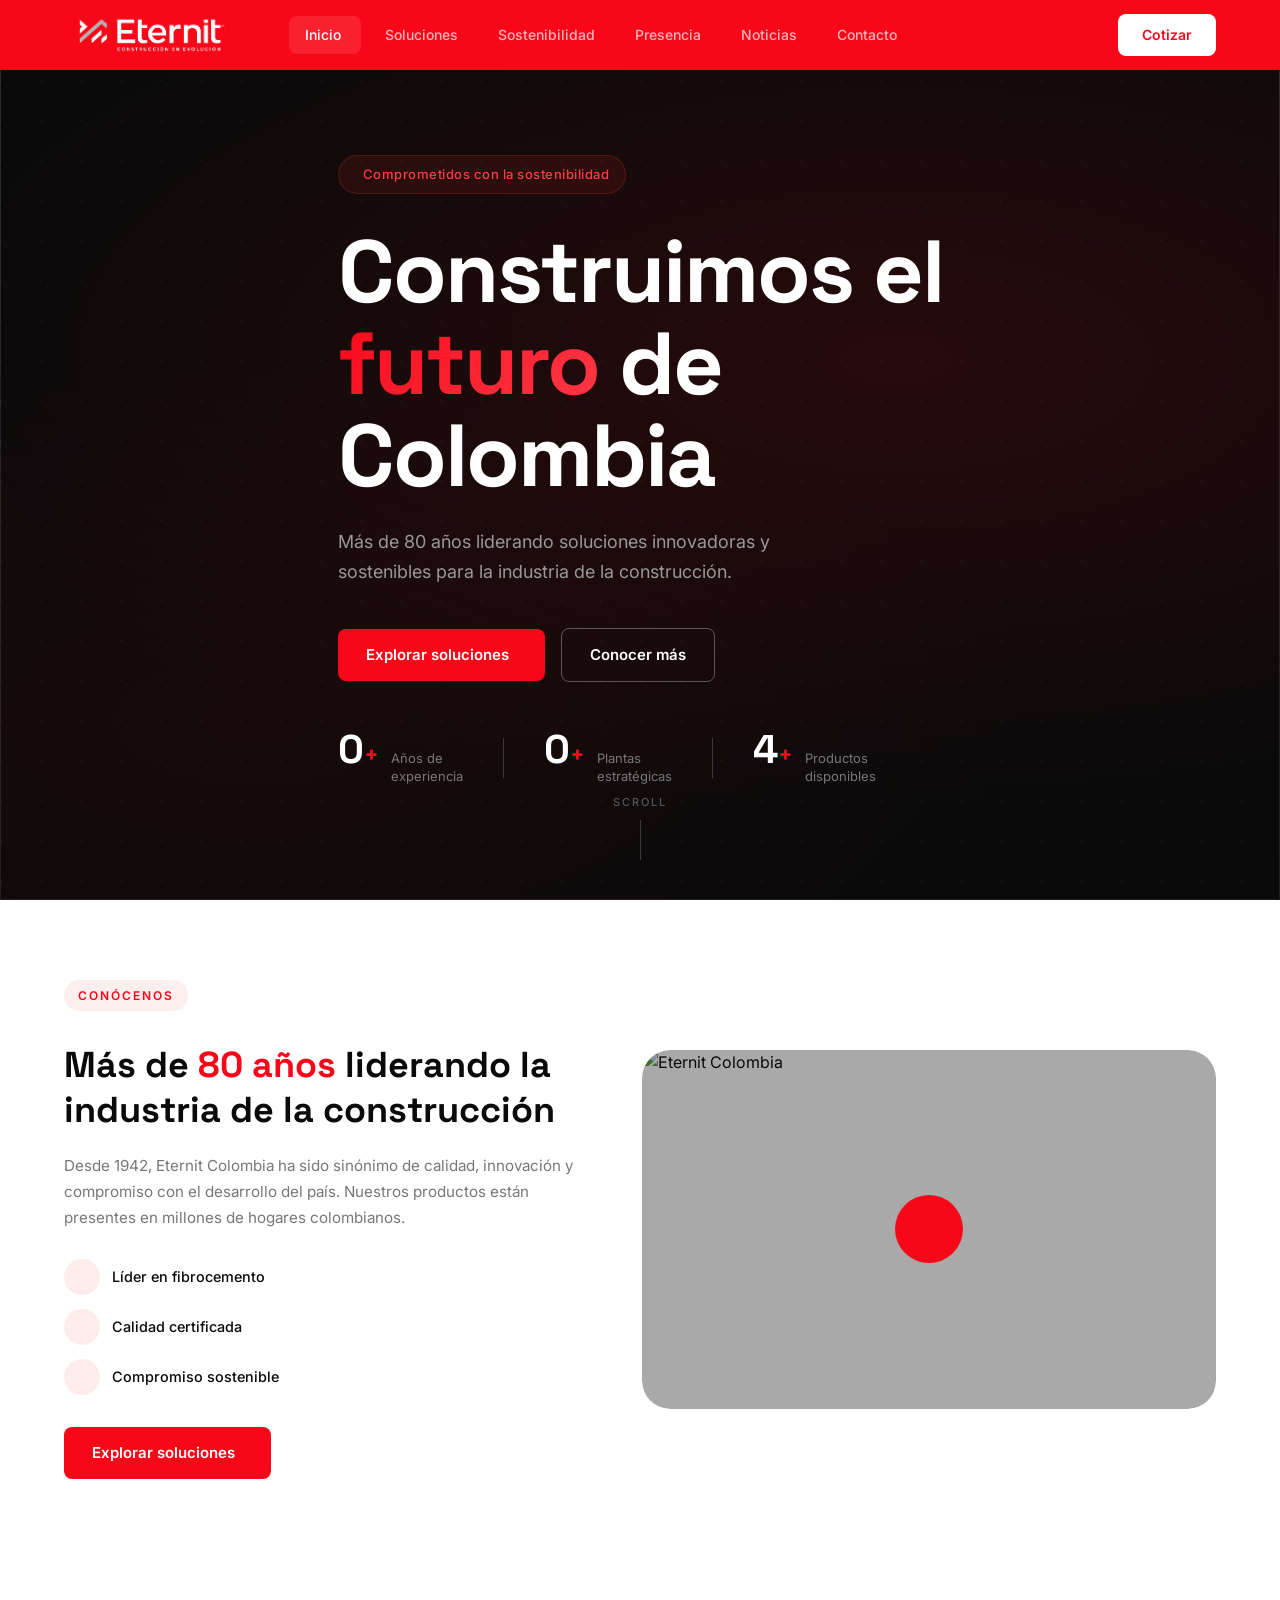
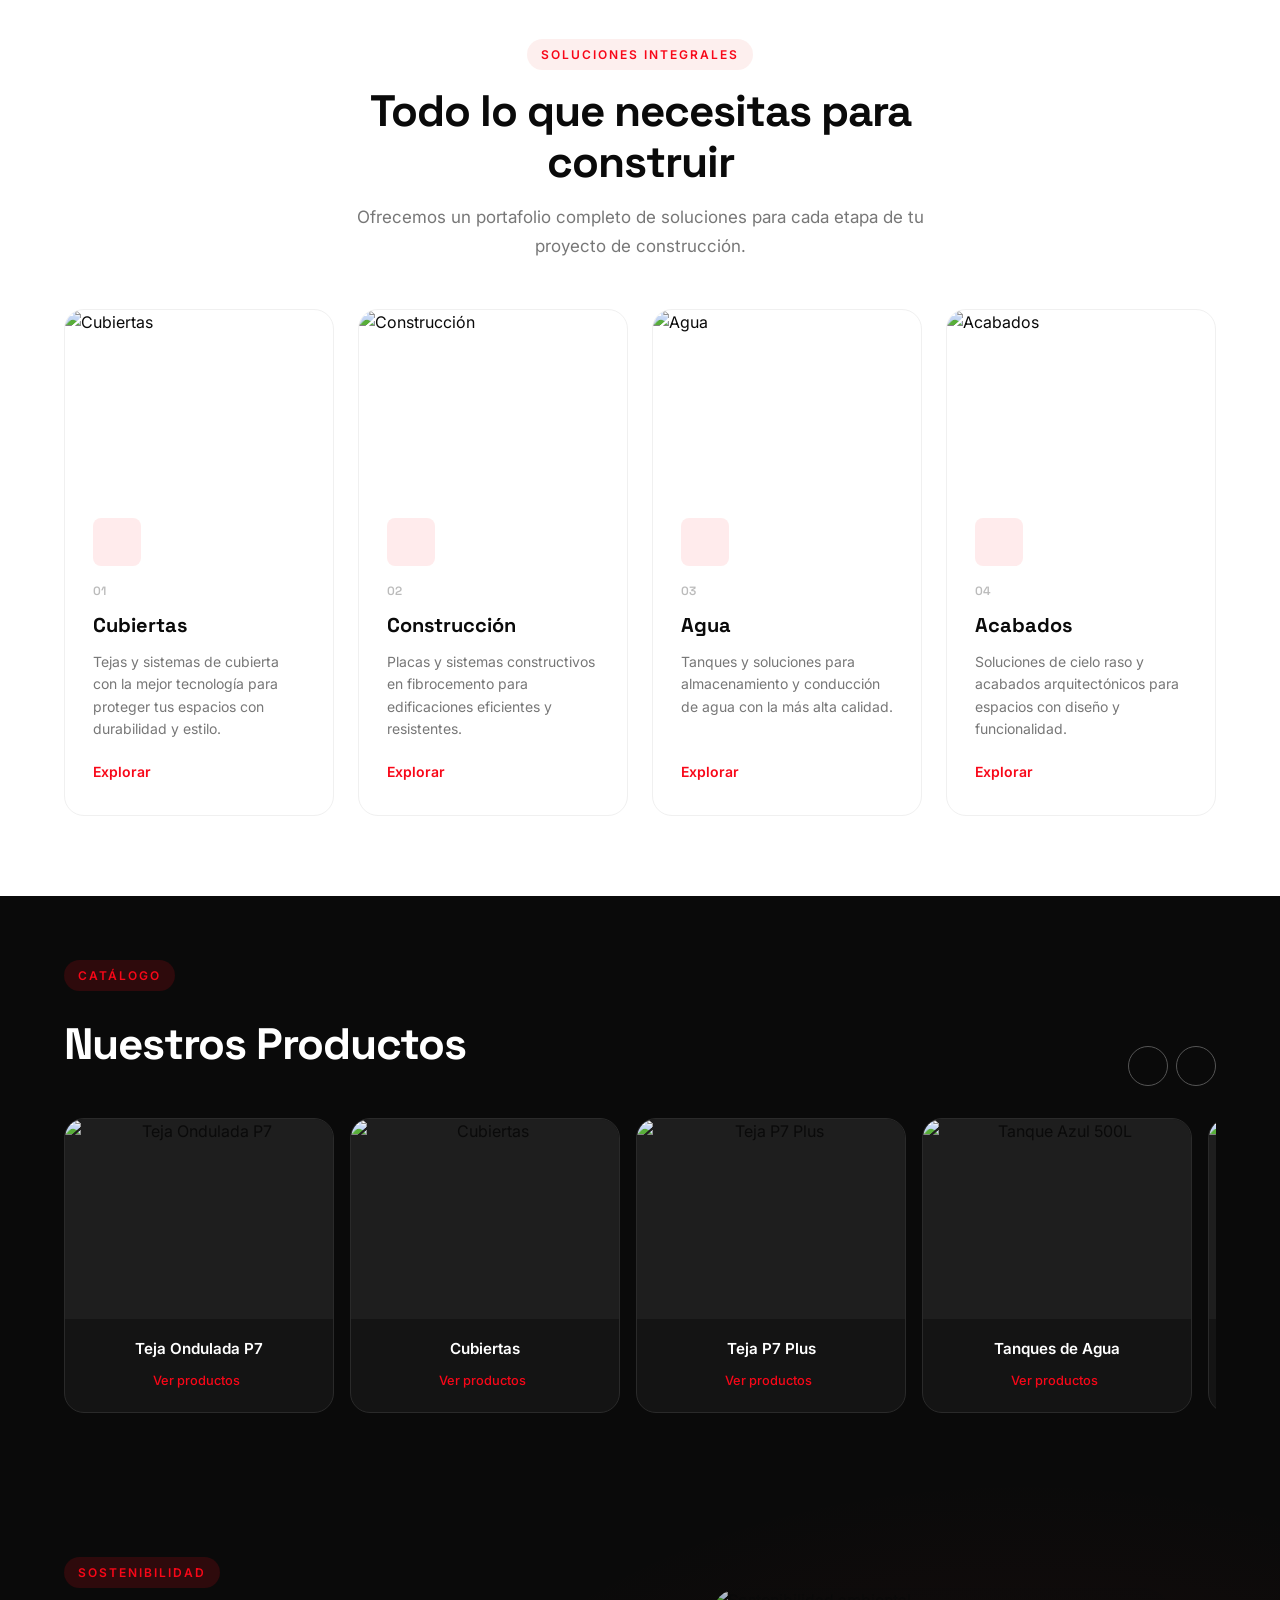
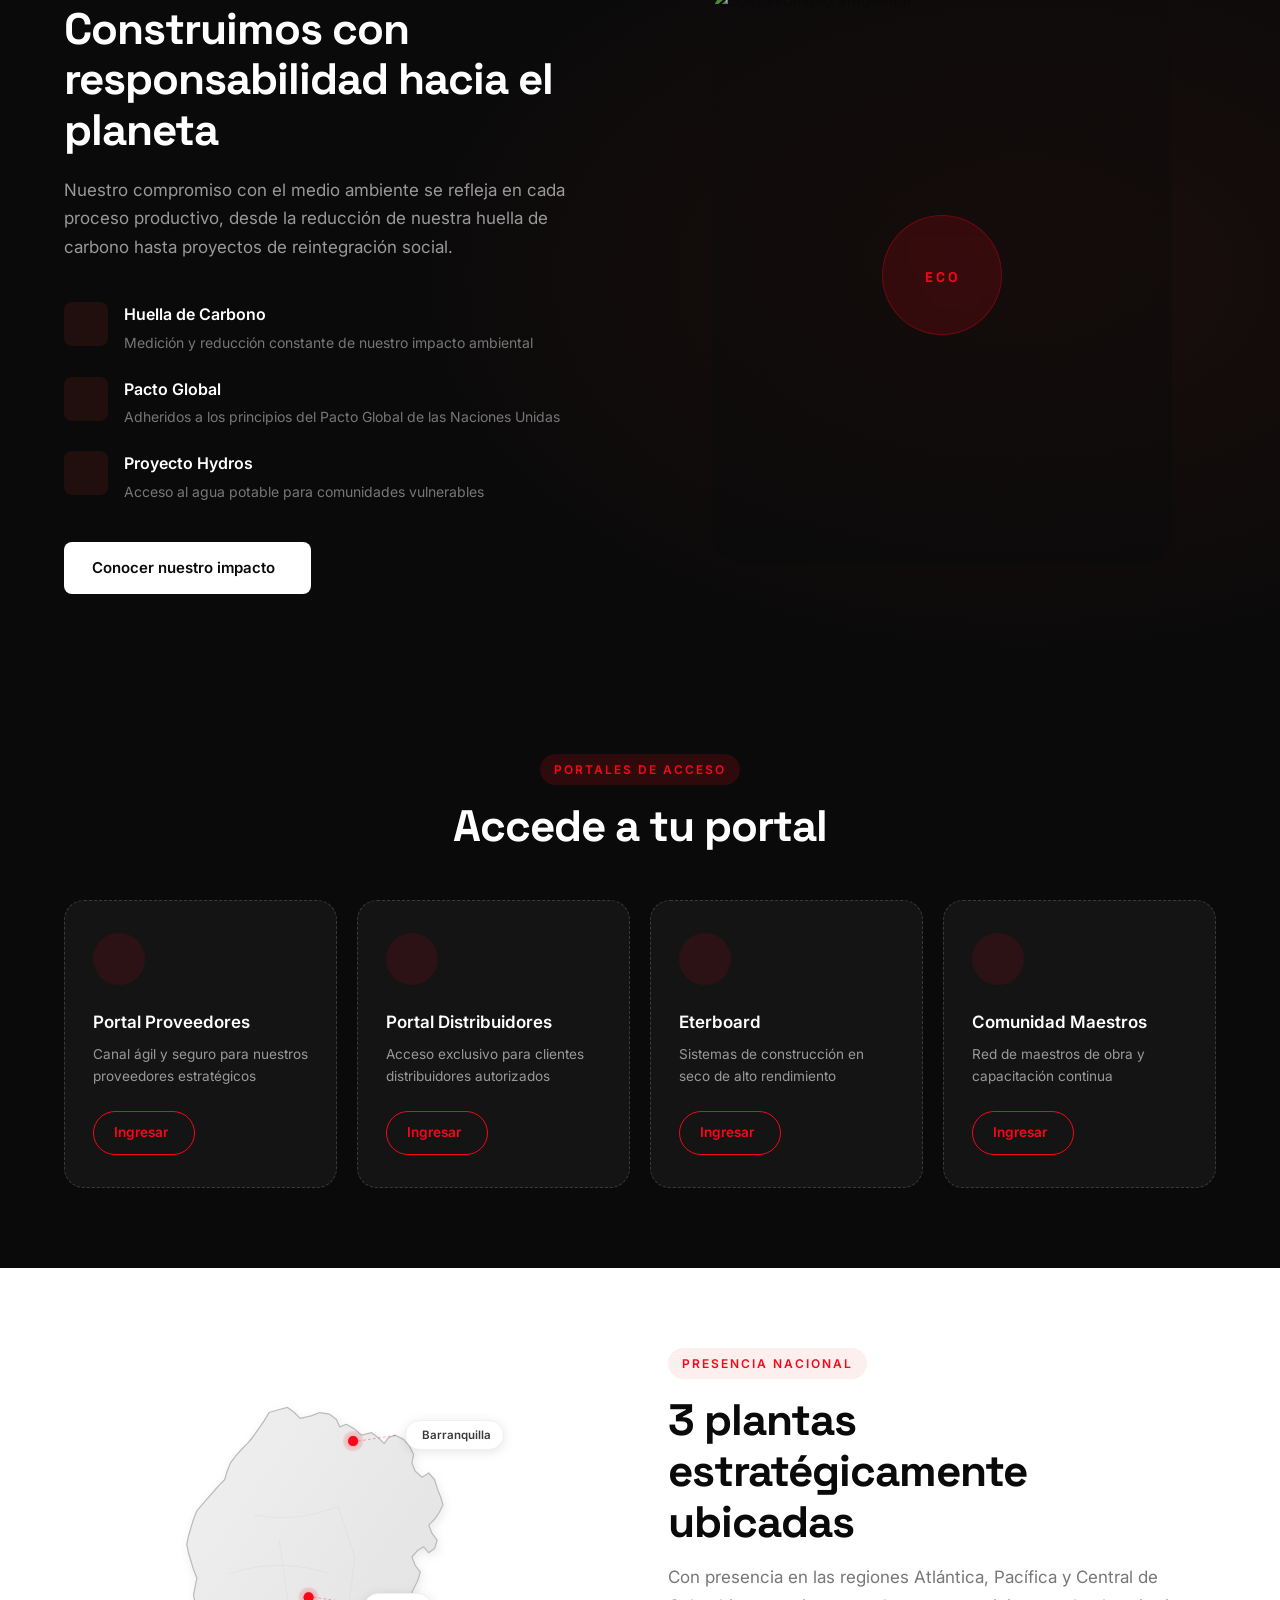
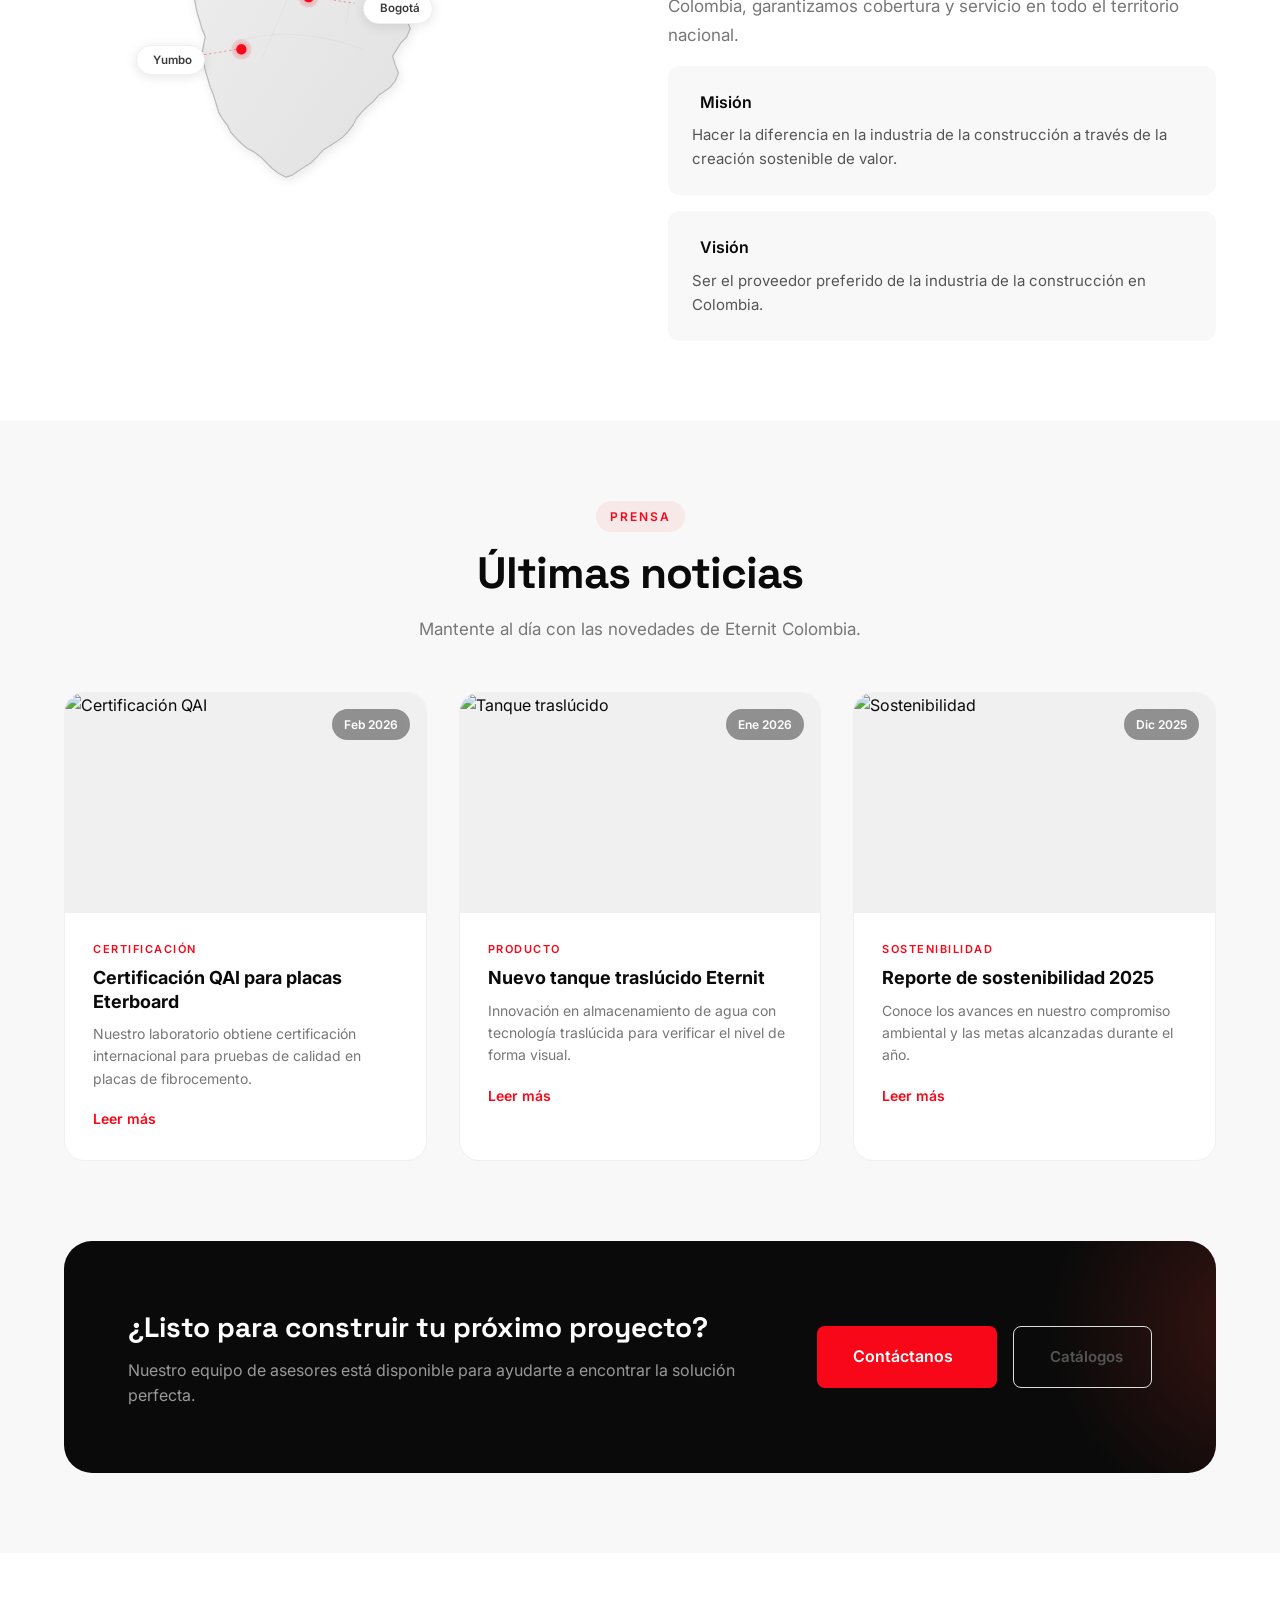
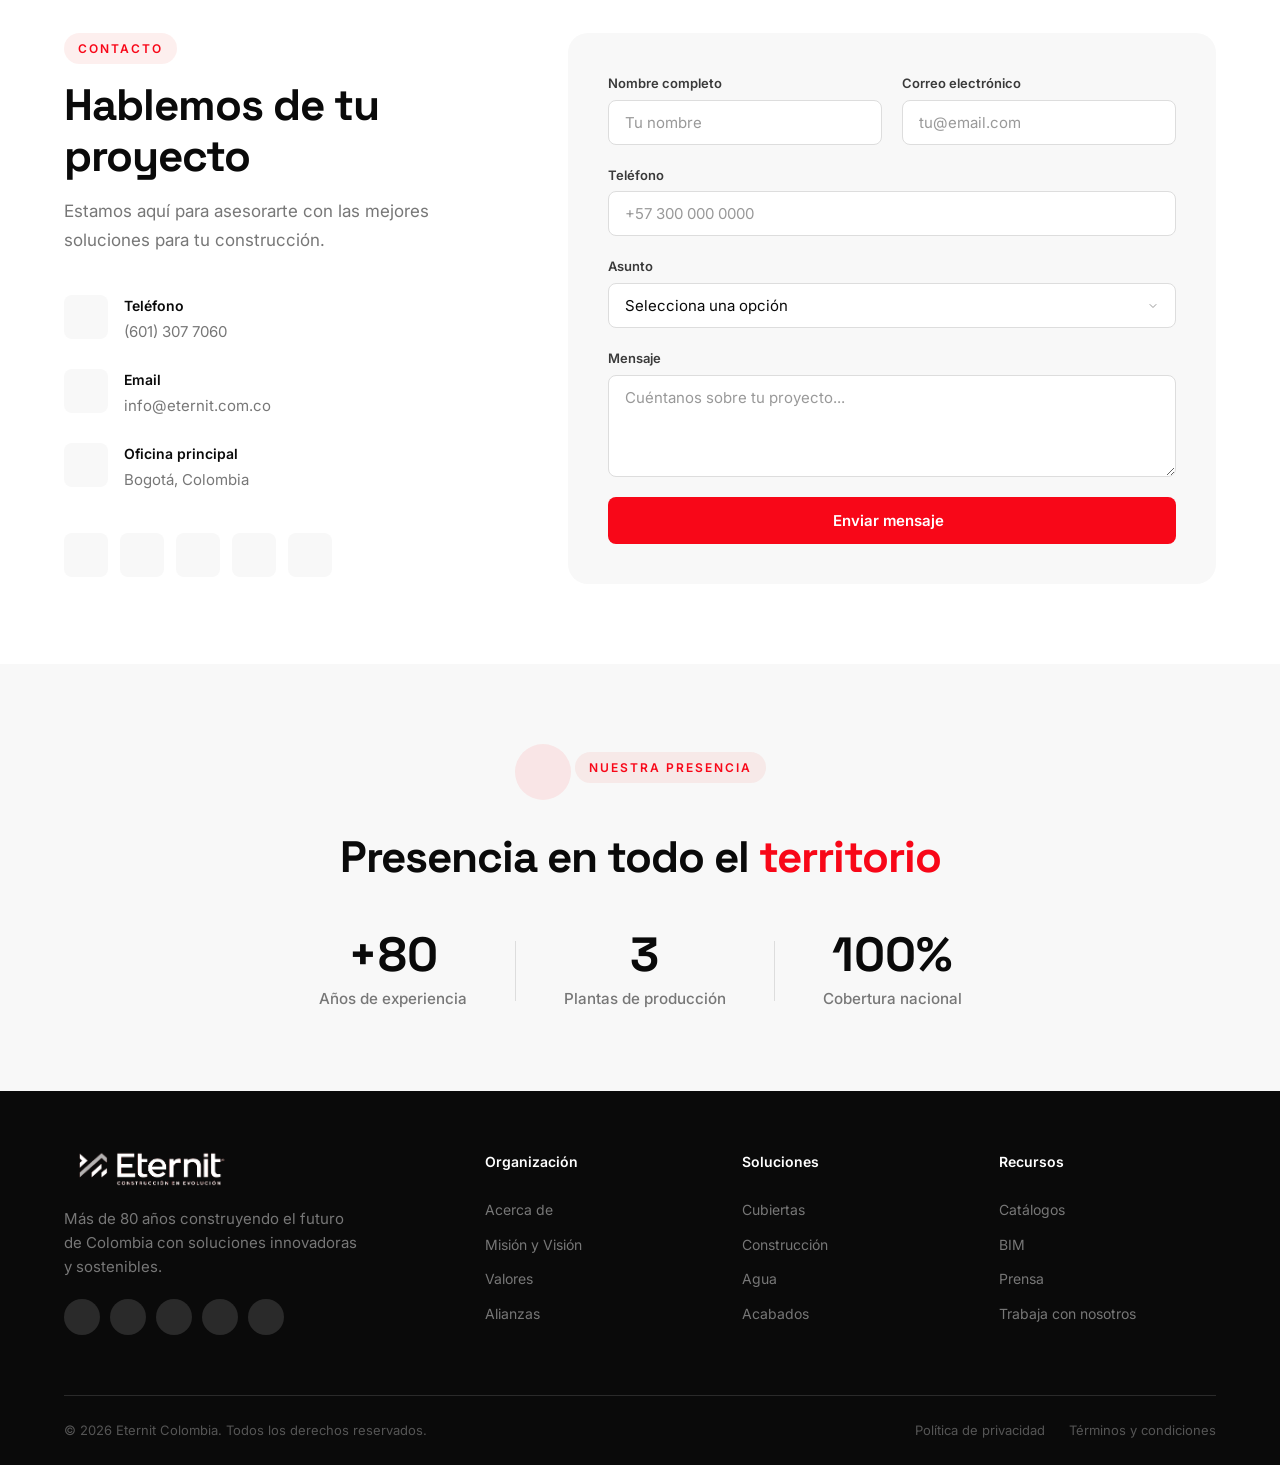
==== commit ec335ef3: "Fix all broken image URLs across all pages Replace invalid Unsplash photo IDs with verified working " ====
--- a/index.html
+++ b/index.html
@@ -272,35 +272,35 @@
                 <div class="products-track" id="productsTrack">
                     <a href="#" class="product-chip">
                         <div class="product-chip-img">
-                            <img src="https://images.unsplash.com/photo-1600585154340-be6161a56a0c?w=600" alt="Teja Ondulada P7" loading="lazy">
+                            <img src="https://images.unsplash.com/photo-1618221195710-dd6b41faaea6?w=600" alt="Teja Ondulada P7" loading="lazy">
                         </div>
                         <h4>Teja Ondulada P7</h4>
                         <span class="product-chip-link">Ver productos <i class="ri-arrow-right-line"></i></span>
                     </a>
                     <a href="cubiertas.html" class="product-chip">
                         <div class="product-chip-img">
-                            <img src="https://images.unsplash.com/photo-1600596542815-ffad4c1539a9?w=800" alt="Cubiertas" loading="lazy">
+                            <img src="https://images.unsplash.com/photo-1449844908441-8829872d2607?w=800" alt="Cubiertas" loading="lazy">
                         </div>
                         <h4>Cubiertas</h4>
                         <span class="product-chip-link">Ver productos <i class="ri-arrow-right-line"></i></span>
                     </a>
                     <a href="#" class="product-chip">
                         <div class="product-chip-img">
-                            <img src="https://images.unsplash.com/photo-1600607687939-ce8a6c25118c?w=600" alt="Teja P7 Plus" loading="lazy">
+                            <img src="https://images.unsplash.com/photo-1449844908441-8829872d2607?w=600" alt="Teja P7 Plus" loading="lazy">
                         </div>
                         <h4>Teja P7 Plus</h4>
                         <span class="product-chip-link">Ver productos <i class="ri-arrow-right-line"></i></span>
                     </a>
                     <a href="#" class="product-chip">
                         <div class="product-chip-img">
-                            <img src="https://images.unsplash.com/photo-1585687433142-69de85798532?w=600" alt="Tanque Azul 500L" loading="lazy">
+                            <img src="https://images.unsplash.com/photo-1548839140-29a749e1cf4d?w=600" alt="Tanque Azul 500L" loading="lazy">
                         </div>
                         <h4>Tanques de Agua</h4>
                         <span class="product-chip-link">Ver productos <i class="ri-arrow-right-line"></i></span>
                     </a>
                     <a href="#" class="product-chip">
                         <div class="product-chip-img">
-                            <img src="https://images.unsplash.com/photo-1564182842519-8a3b2af3e228?w=600" alt="Tanque 1000L" loading="lazy">
+                            <img src="https://images.unsplash.com/photo-1548839140-29a749e1cf4d?w=600" alt="Tanque 1000L" loading="lazy">
                         </div>
                         <h4>Tanque 1000L</h4>
                         <span class="product-chip-link">Ver productos <i class="ri-arrow-right-line"></i></span>
@@ -314,14 +314,14 @@
                     </a>
                     <a href="#" class="product-chip">
                         <div class="product-chip-img">
-                            <img src="https://images.unsplash.com/photo-1600566753190-17f0baa2a6c3?w=600" alt="Teja PVC" loading="lazy">
+                            <img src="https://images.unsplash.com/photo-1502672260266-1c1ef2d93688?w=600" alt="Teja PVC" loading="lazy">
                         </div>
                         <h4>Tejas en PVC</h4>
                         <span class="product-chip-link">Ver productos <i class="ri-arrow-right-line"></i></span>
                     </a>
                     <a href="#" class="product-chip">
                         <div class="product-chip-img">
-                            <img src="https://images.unsplash.com/photo-1597484661643-2f5fef640dd1?w=600" alt="Tanque 2000L" loading="lazy">
+                            <img src="https://images.unsplash.com/photo-1501594907352-04cda38ebc29?w=600" alt="Tanque 2000L" loading="lazy">
                         </div>
                         <h4>Tanque 2000L</h4>
                         <span class="product-chip-link">Ver productos <i class="ri-arrow-right-line"></i></span>
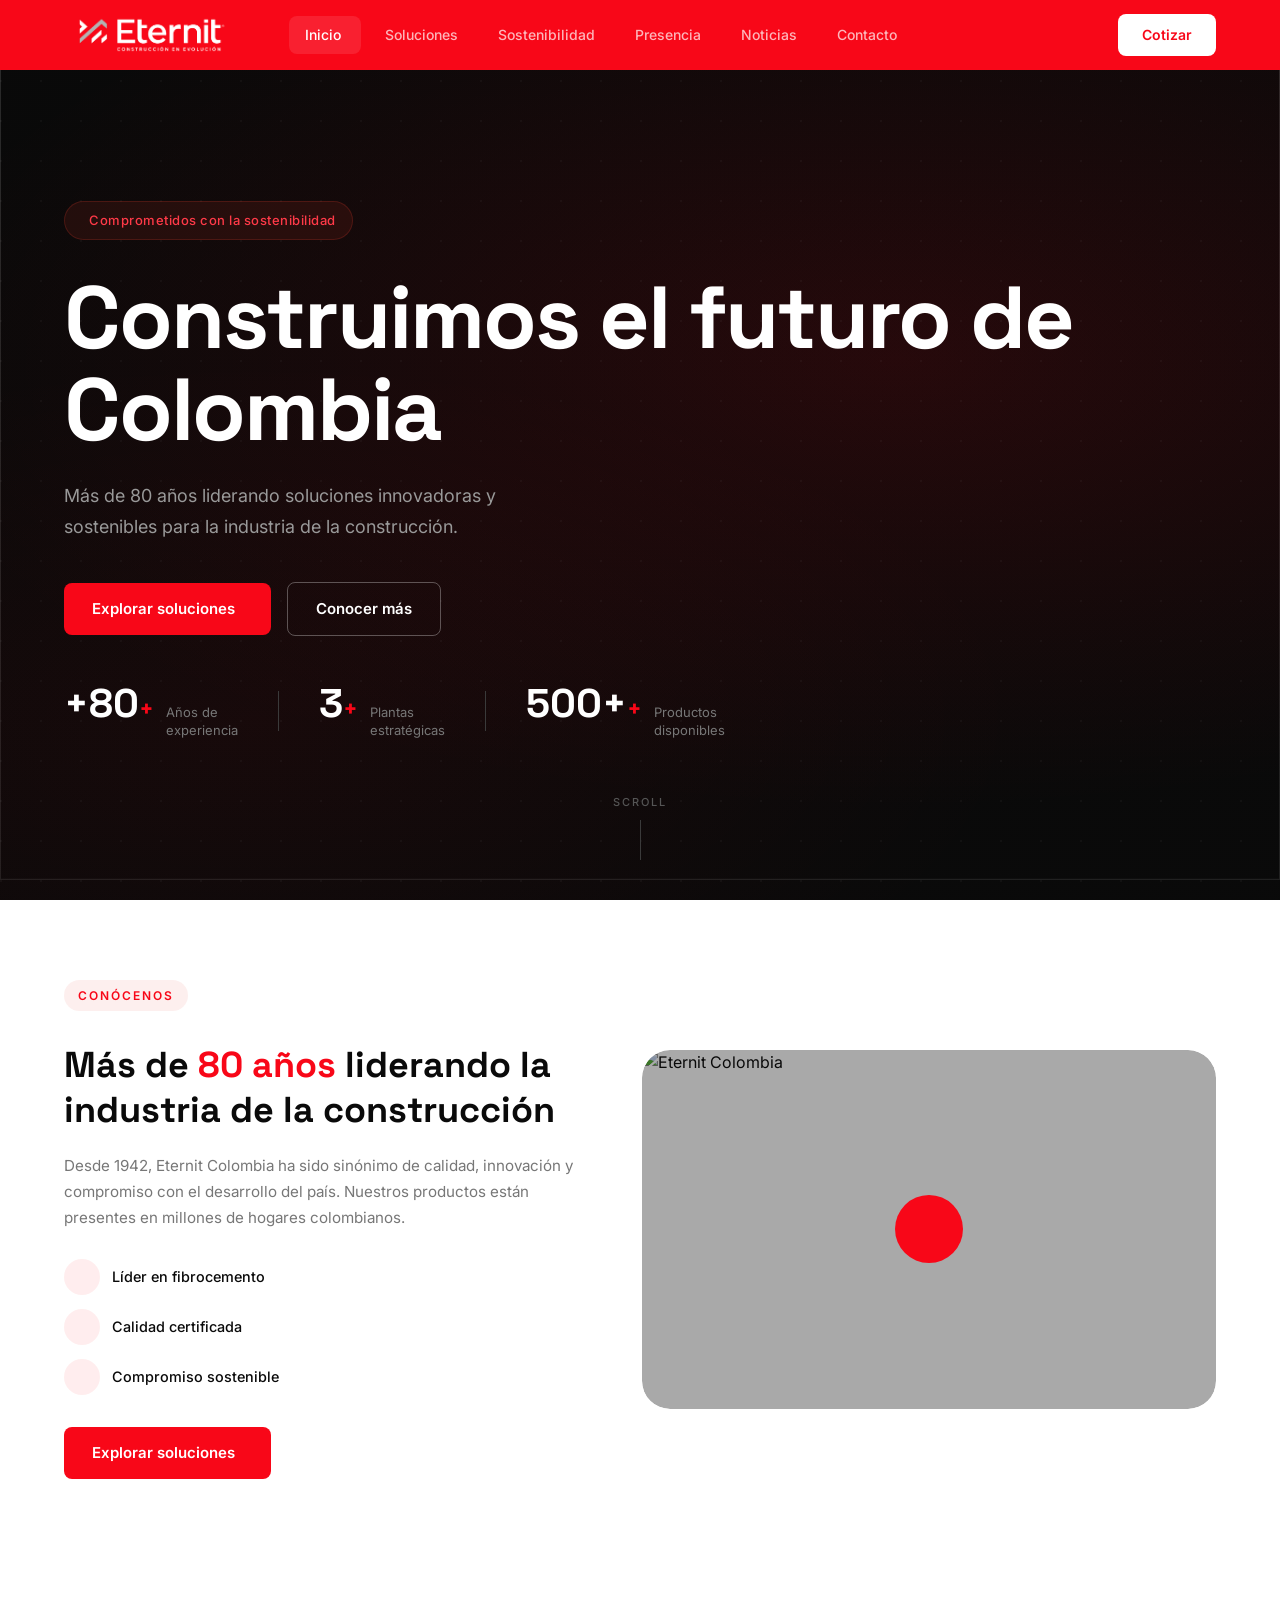
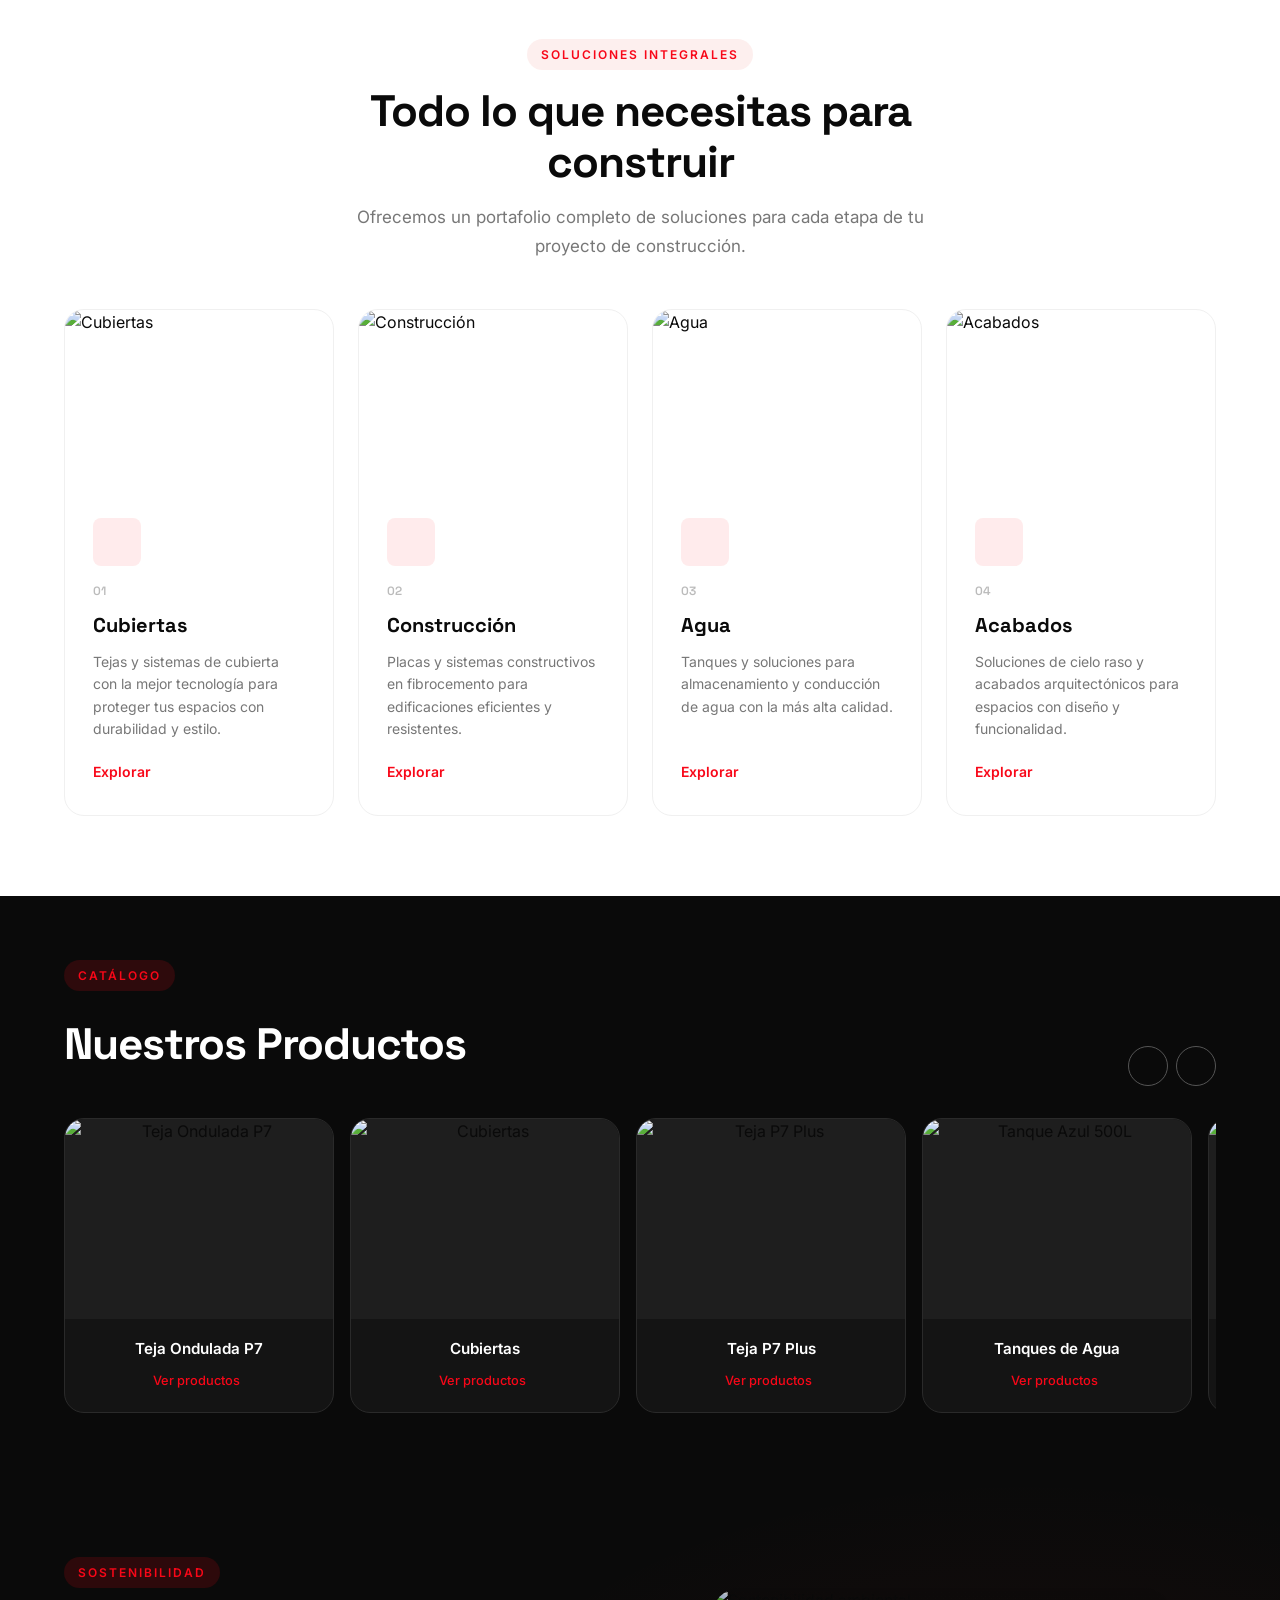
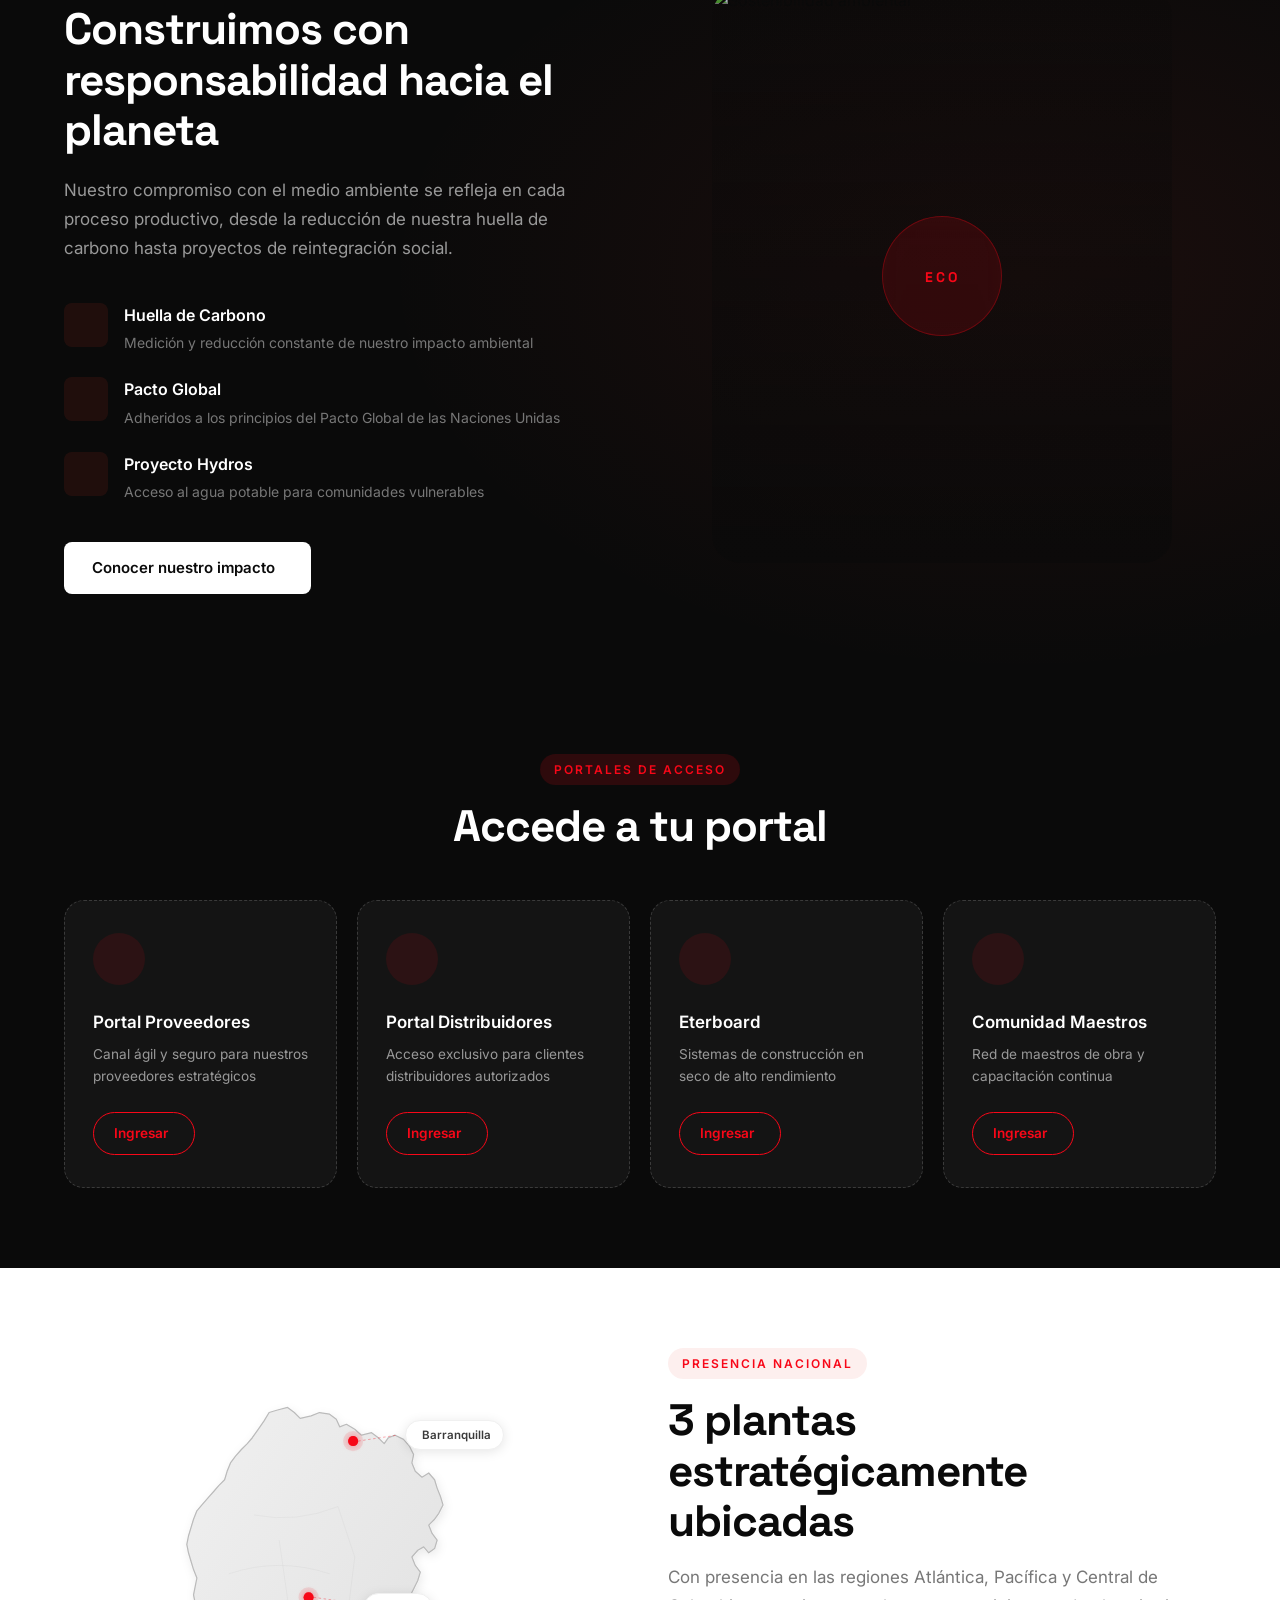
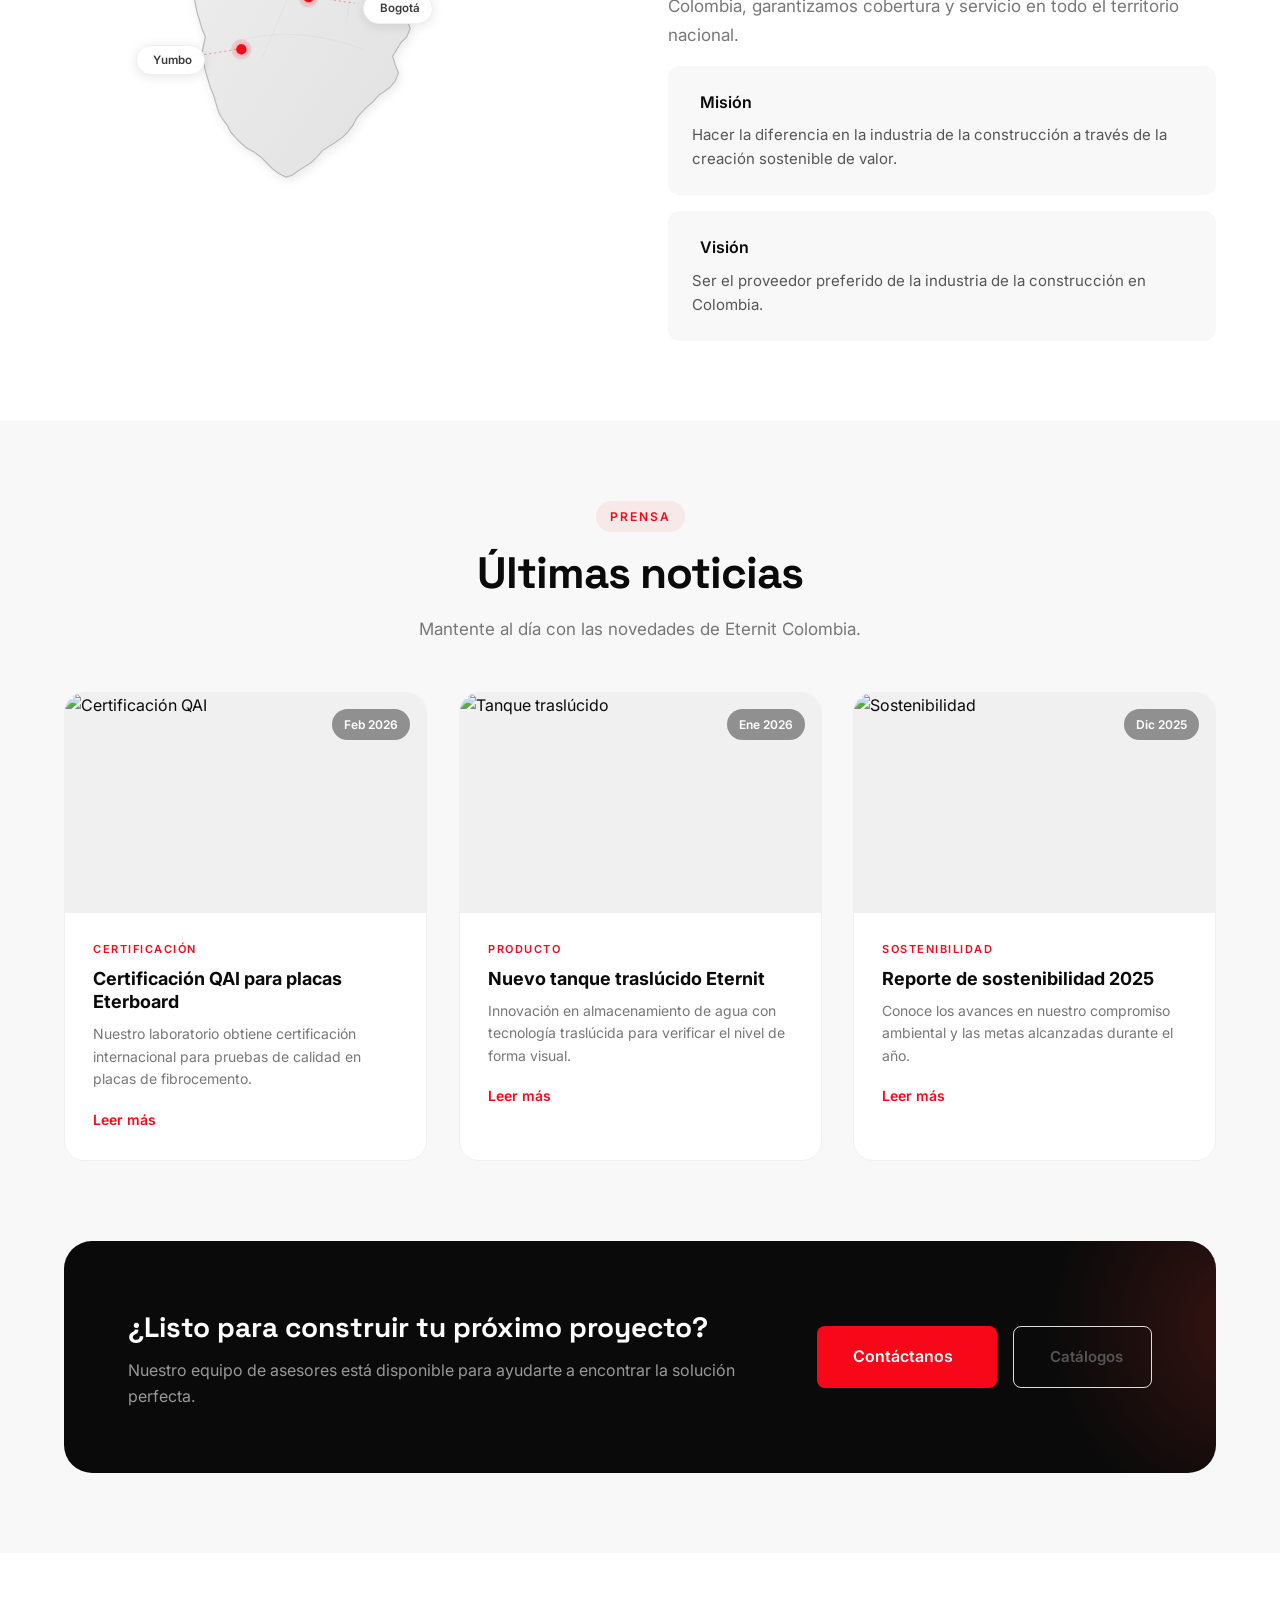
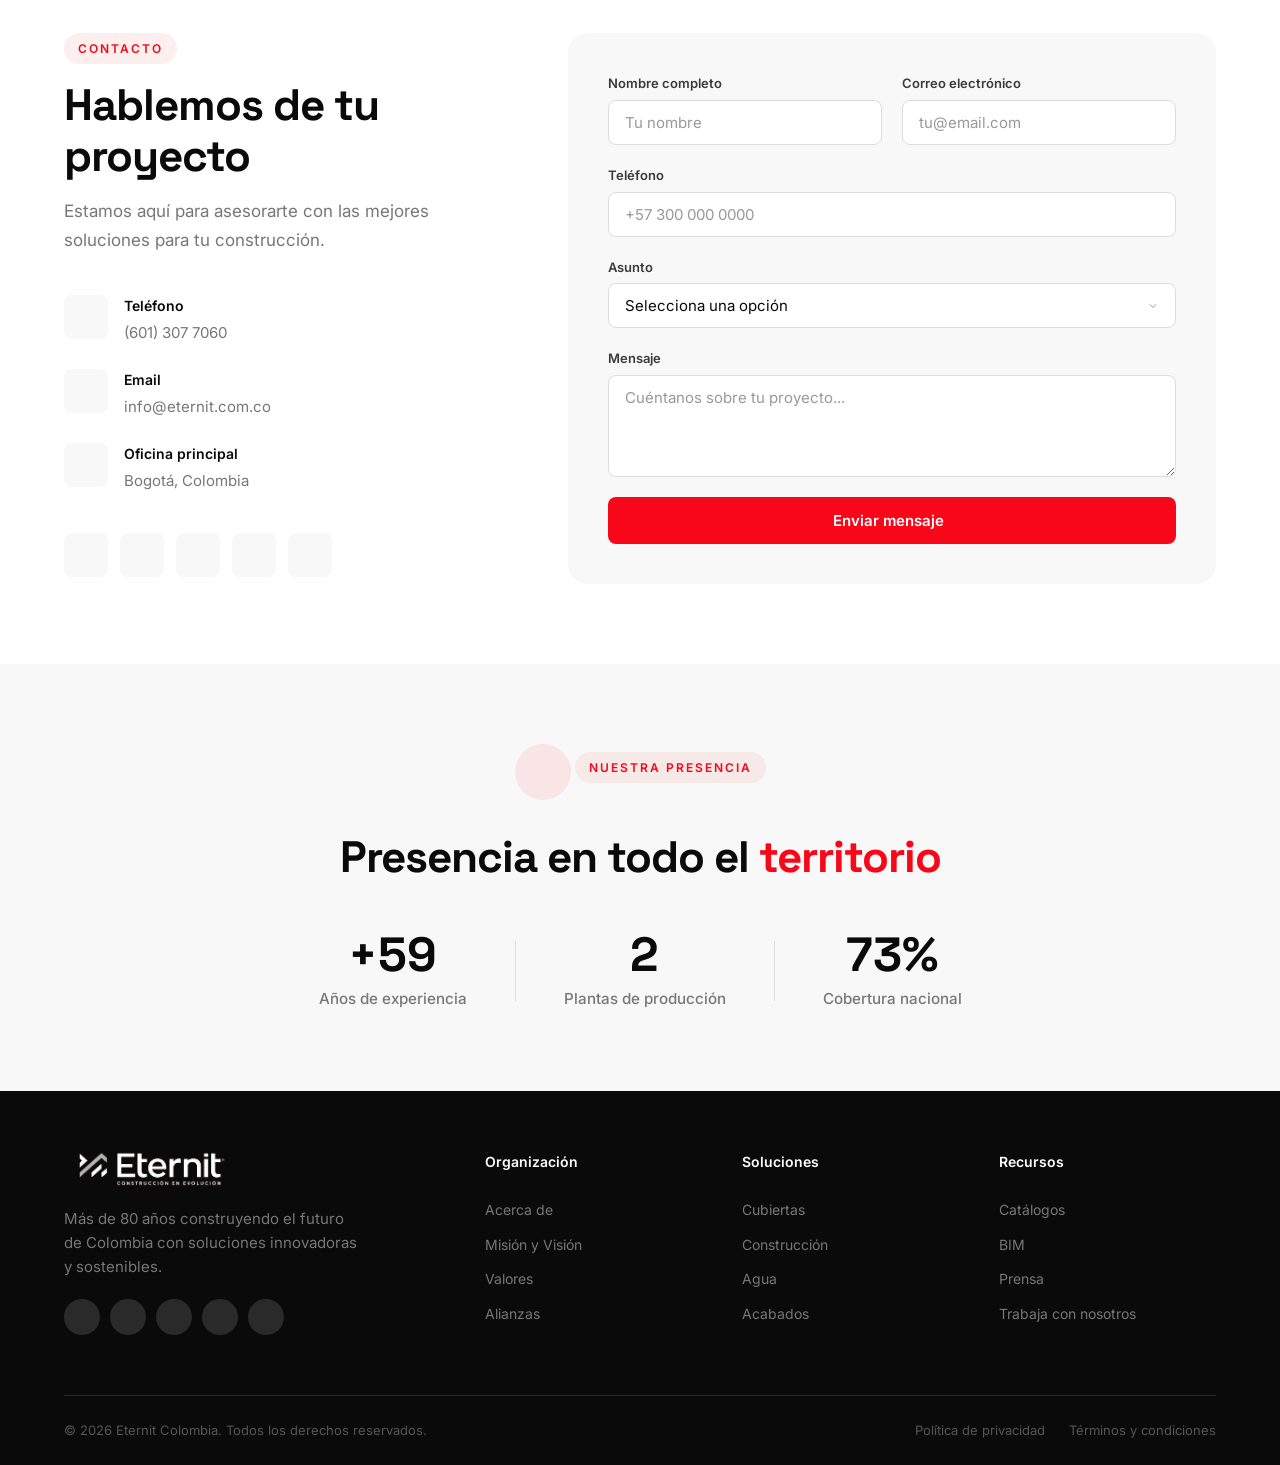
==== commit 6b6ea226: "Add dynamic animations to all 4 home pages - Shared animations.css + animations.js system - Scroll-r" ====
--- a/index.html
+++ b/index.html
@@ -8,6 +8,7 @@
     <link rel="preconnect" href="https://fonts.gstatic.com" crossorigin>
     <link href="https://fonts.googleapis.com/css2?family=Inter:wght@300;400;500;600;700;800;900&family=Space+Grotesk:wght@400;500;600;700&display=swap" rel="stylesheet">
     <link rel="stylesheet" href="https://cdnjs.cloudflare.com/ajax/libs/remixicon/4.2.0/remixicon.min.css">
+    <link rel="stylesheet" href="animations.css">
     <link rel="stylesheet" href="styles.css">
 </head>
 <body>
@@ -77,25 +78,25 @@
     <!-- Hero Section -->
     <section class="hero" id="inicio">
         <div class="hero-bg">
-            <img src="https://images.unsplash.com/photo-1504307651254-35680f356dfd?w=1920&q=80" alt="" class="hero-bg-img">
+            <img src="https://images.unsplash.com/photo-1504307651254-35680f356dfd?w=1920&q=80" alt="" class="hero-bg-img" data-parallax="0.15">
             <div class="hero-gradient"></div>
             <div class="hero-pattern"></div>
         </div>
         <div class="hero-content">
-            <div class="hero-badge" data-animate>
+            <div class="hero-badge" data-animate data-reveal="up">
                 <i class="ri-leaf-line"></i>
                 <span>Comprometidos con la sostenibilidad</span>
             </div>
-            <h1 class="hero-title" data-animate>
+            <h1 class="hero-title" data-animate data-split>
                 Construimos el<br>
                 <span class="hero-highlight">futuro</span> de<br>
                 Colombia
             </h1>
-            <p class="hero-subtitle" data-animate>
+            <p class="hero-subtitle" data-animate data-reveal="up" data-delay="300">
                 Más de 80 años liderando soluciones innovadoras y sostenibles
                 para la industria de la construcción.
             </p>
-            <div class="hero-actions" data-animate>
+            <div class="hero-actions" data-animate data-reveal="up" data-delay="400">
                 <a href="#soluciones" class="btn btn-primary">
                     Explorar soluciones
                     <i class="ri-arrow-right-line"></i>
@@ -106,17 +107,17 @@
             </div>
             <div class="hero-stats" data-animate>
                 <div class="stat">
-                    <span class="stat-number" data-count="80">0</span>
+                    <span class="stat-number" data-count="80" data-counter="+80">+80</span>
                     <span class="stat-label">Años de<br>experiencia</span>
                 </div>
                 <div class="stat-divider"></div>
                 <div class="stat">
-                    <span class="stat-number" data-count="3">0</span>
+                    <span class="stat-number" data-count="3" data-counter="3">3</span>
                     <span class="stat-label">Plantas<br>estratégicas</span>
                 </div>
                 <div class="stat-divider"></div>
                 <div class="stat">
-                    <span class="stat-number" data-count="500">0</span>
+                    <span class="stat-number" data-count="500" data-counter="500+">500+</span>
                     <span class="stat-label">Productos<br>disponibles</span>
                 </div>
             </div>
@@ -133,8 +134,8 @@
             <div class="video-grid">
                 <div class="video-text" data-animate>
                     <span class="section-tag">Conócenos</span>
-                    <h2 class="video-heading">Más de <span class="text-accent">80 años</span> liderando la industria de la construcción</h2>
-                    <p class="video-desc">Desde 1942, Eternit Colombia ha sido sinónimo de calidad, innovación y compromiso con el desarrollo del país. Nuestros productos están presentes en millones de hogares colombianos.</p>
+                    <h2 class="video-heading" data-reveal="up">Más de <span class="text-accent">80 años</span> liderando la industria de la construcción</h2>
+                    <p class="video-desc" data-reveal="up" data-delay="200">Desde 1942, Eternit Colombia ha sido sinónimo de calidad, innovación y compromiso con el desarrollo del país. Nuestros productos están presentes en millones de hogares colombianos.</p>
                     <div class="video-highlights">
                         <div class="video-highlight">
                             <i class="ri-award-line"></i>
@@ -179,12 +180,12 @@
         <div class="container">
             <div class="section-header" data-animate>
                 <span class="section-tag">Soluciones Integrales</span>
-                <h2 class="section-title">Todo lo que necesitas para construir</h2>
-                <p class="section-desc">Ofrecemos un portafolio completo de soluciones para cada etapa de tu proyecto de construcción.</p>
-            </div>
-
-            <div class="solutions-grid">
-                <div class="solution-card" data-animate>
+                <h2 class="section-title" data-reveal="up">Todo lo que necesitas para construir</h2>
+                <p class="section-desc" data-reveal="up" data-delay="200">Ofrecemos un portafolio completo de soluciones para cada etapa de tu proyecto de construcción.</p>
+            </div>
+
+            <div class="solutions-grid" data-stagger>
+                <div class="solution-card" data-animate data-tilt data-img-zoom>
                     <div class="solution-card-img">
                         <img src="https://images.unsplash.com/photo-1632759145351-1d592919f522?w=600&q=80" alt="Cubiertas" loading="lazy">
                     </div>
@@ -201,7 +202,7 @@
                     </div>
                 </div>
 
-                <div class="solution-card" data-animate>
+                <div class="solution-card" data-animate data-tilt data-img-zoom>
                     <div class="solution-card-img">
                         <img src="https://images.unsplash.com/photo-1541888946425-d81bb19240f5?w=600&q=80" alt="Construcción" loading="lazy">
                     </div>
@@ -218,7 +219,7 @@
                     </div>
                 </div>
 
-                <div class="solution-card" data-animate>
+                <div class="solution-card" data-animate data-tilt data-img-zoom>
                     <div class="solution-card-img">
                         <img src="https://images.unsplash.com/photo-1548839140-29a749e1cf4d?w=600&q=80" alt="Agua" loading="lazy">
                     </div>
@@ -235,7 +236,7 @@
                     </div>
                 </div>
 
-                <div class="solution-card" data-animate>
+                <div class="solution-card" data-animate data-tilt data-img-zoom>
                     <div class="solution-card-img">
                         <img src="https://images.unsplash.com/photo-1618221195710-dd6b41faaea6?w=600&q=80" alt="Acabados" loading="lazy">
                     </div>
@@ -261,7 +262,7 @@
             <div class="products-top" data-animate>
                 <div class="products-header">
                     <span class="section-tag section-tag--light">Catálogo</span>
-                    <h2 class="section-title products-title">Nuestros Productos</h2>
+                    <h2 class="section-title products-title" data-reveal="up">Nuestros Productos</h2>
                 </div>
                 <div class="products-nav">
                     <button class="products-nav-btn" id="prodPrev" aria-label="Anterior"><i class="ri-arrow-left-s-line"></i></button>
@@ -336,10 +337,10 @@
         <div class="sustainability-bg"></div>
         <div class="container">
             <div class="sustainability-grid">
-                <div class="sustainability-content" data-animate>
+                <div class="sustainability-content" data-animate data-reveal="left">
                     <span class="section-tag section-tag--light">Sostenibilidad</span>
-                    <h2 class="sustainability-title">Construimos con responsabilidad hacia el planeta</h2>
-                    <p class="sustainability-desc">
+                    <h2 class="sustainability-title" data-reveal="up">Construimos con responsabilidad hacia el planeta</h2>
+                    <p class="sustainability-desc" data-reveal="up" data-delay="200">
                         Nuestro compromiso con el medio ambiente se refleja en cada proceso productivo,
                         desde la reducción de nuestra huella de carbono hasta proyectos de reintegración social.
                     </p>
@@ -370,7 +371,7 @@
                         Conocer nuestro impacto <i class="ri-arrow-right-line"></i>
                     </a>
                 </div>
-                <div class="sustainability-visual" data-animate>
+                <div class="sustainability-visual" data-animate data-reveal="right">
                     <div class="sustain-image-wrapper">
                         <img src="https://images.unsplash.com/photo-1500382017468-9049fed747ef?w=700&q=80" alt="Sostenibilidad ambiental" class="sustain-image" loading="lazy">
                         <div class="sustain-image-overlay">
@@ -390,28 +391,28 @@
         <div class="container">
             <div class="section-header" data-animate>
                 <span class="section-tag section-tag--light">Portales de Acceso</span>
-                <h2 class="section-title portals-title">Accede a tu portal</h2>
+                <h2 class="section-title portals-title" data-reveal="up">Accede a tu portal</h2>
             </div>
             <div class="portals-grid">
-                <a href="#" class="portal-card" data-animate>
+                <a href="#" class="portal-card" data-animate data-reveal="up">
                     <div class="portal-icon"><i class="ri-truck-line"></i></div>
                     <h3>Portal Proveedores</h3>
                     <p>Canal ágil y seguro para nuestros proveedores estratégicos</p>
                     <span class="portal-btn">Ingresar <i class="ri-arrow-right-line"></i></span>
                 </a>
-                <a href="#" class="portal-card" data-animate>
+                <a href="#" class="portal-card" data-animate data-reveal="up" data-delay="100">
                     <div class="portal-icon"><i class="ri-store-2-line"></i></div>
                     <h3>Portal Distribuidores</h3>
                     <p>Acceso exclusivo para clientes distribuidores autorizados</p>
                     <span class="portal-btn">Ingresar <i class="ri-arrow-right-line"></i></span>
                 </a>
-                <a href="#" class="portal-card" data-animate>
+                <a href="#" class="portal-card" data-animate data-reveal="up" data-delay="200">
                     <div class="portal-icon"><i class="ri-layout-grid-line"></i></div>
                     <h3>Eterboard</h3>
                     <p>Sistemas de construcción en seco de alto rendimiento</p>
                     <span class="portal-btn">Ingresar <i class="ri-arrow-right-line"></i></span>
                 </a>
-                <a href="#" class="portal-card" data-animate>
+                <a href="#" class="portal-card" data-animate data-reveal="up" data-delay="300">
                     <div class="portal-icon"><i class="ri-team-line"></i></div>
                     <h3>Comunidad Maestros</h3>
                     <p>Red de maestros de obra y capacitación continua</p>
@@ -501,8 +502,8 @@
                 </div>
                 <div class="presence-content" data-animate>
                     <span class="section-tag">Presencia Nacional</span>
-                    <h2 class="section-title">3 plantas estratégicamente ubicadas</h2>
-                    <p class="section-desc">
+                    <h2 class="section-title" data-reveal="up">3 plantas estratégicamente ubicadas</h2>
+                    <p class="section-desc" data-reveal="up" data-delay="200">
                         Con presencia en las regiones Atlántica, Pacífica y Central de Colombia,
                         garantizamos cobertura y servicio en todo el territorio nacional.
                     </p>
@@ -526,11 +527,11 @@
         <div class="container">
             <div class="section-header" data-animate>
                 <span class="section-tag">Prensa</span>
-                <h2 class="section-title">Últimas noticias</h2>
-                <p class="section-desc">Mantente al día con las novedades de Eternit Colombia.</p>
+                <h2 class="section-title" data-reveal="up">Últimas noticias</h2>
+                <p class="section-desc" data-reveal="up" data-delay="200">Mantente al día con las novedades de Eternit Colombia.</p>
             </div>
             <div class="news-grid">
-                <article class="news-card" data-animate>
+                <article class="news-card" data-animate data-reveal="up" data-delay="100">
                     <div class="news-image">
                         <img src="https://images.unsplash.com/photo-1581092160607-ee22621dd758?w=600&q=80" alt="Certificación QAI" loading="lazy">
                         <span class="news-date">Feb 2026</span>
@@ -542,7 +543,7 @@
                         <a href="#" class="news-link">Leer más <i class="ri-arrow-right-line"></i></a>
                     </div>
                 </article>
-                <article class="news-card" data-animate>
+                <article class="news-card" data-animate data-reveal="up" data-delay="200">
                     <div class="news-image">
                         <img src="https://images.unsplash.com/photo-1585704032915-c3400ca199e7?w=600&q=80" alt="Tanque traslúcido" loading="lazy">
                         <span class="news-date">Ene 2026</span>
@@ -554,7 +555,7 @@
                         <a href="#" class="news-link">Leer más <i class="ri-arrow-right-line"></i></a>
                     </div>
                 </article>
-                <article class="news-card" data-animate>
+                <article class="news-card" data-animate data-reveal="up" data-delay="300">
                     <div class="news-image">
                         <img src="https://images.unsplash.com/photo-1473116763249-2faaef81ccda?w=600&q=80" alt="Sostenibilidad" loading="lazy">
                         <span class="news-date">Dic 2025</span>
@@ -573,10 +574,10 @@
     <!-- CTA Section -->
     <section class="cta">
         <div class="container">
-            <div class="cta-card" data-animate>
+            <div class="cta-card" data-animate data-reveal="zoom">
                 <div class="cta-content">
-                    <h2>¿Listo para construir tu próximo proyecto?</h2>
-                    <p>Nuestro equipo de asesores está disponible para ayudarte a encontrar la solución perfecta.</p>
+                    <h2 data-reveal="up">¿Listo para construir tu próximo proyecto?</h2>
+                    <p data-reveal="up" data-delay="200">Nuestro equipo de asesores está disponible para ayudarte a encontrar la solución perfecta.</p>
                 </div>
                 <div class="cta-actions">
                     <a href="#contacto" class="btn btn-primary btn-lg">
@@ -594,10 +595,10 @@
     <section class="contact" id="contacto">
         <div class="container">
             <div class="contact-grid">
-                <div class="contact-info" data-animate>
+                <div class="contact-info" data-animate data-reveal="up">
                     <span class="section-tag">Contacto</span>
-                    <h2 class="section-title">Hablemos de tu proyecto</h2>
-                    <p class="section-desc">Estamos aquí para asesorarte con las mejores soluciones para tu construcción.</p>
+                    <h2 class="section-title" data-reveal="up">Hablemos de tu proyecto</h2>
+                    <p class="section-desc" data-reveal="up" data-delay="200">Estamos aquí para asesorarte con las mejores soluciones para tu construcción.</p>
                     <div class="contact-details">
                         <div class="contact-item">
                             <i class="ri-phone-line"></i>
@@ -629,7 +630,7 @@
                         <a href="#" class="social-link" aria-label="X"><i class="ri-twitter-x-fill"></i></a>
                     </div>
                 </div>
-                <div class="contact-form-wrapper" data-animate>
+                <div class="contact-form-wrapper" data-animate data-reveal="up">
                     <form class="contact-form" id="contactForm">
                         <div class="form-row">
                             <div class="form-group">
@@ -677,21 +678,21 @@
                     <i class="ri-map-pin-line"></i>
                 </div>
                 <span class="section-tag">Nuestra Presencia</span>
-                <h2 class="section-title">Presencia en todo el <span class="text-accent">territorio</span></h2>
+                <h2 class="section-title" data-reveal="up">Presencia en todo el <span class="text-accent">territorio</span></h2>
             </div>
             <div class="presence-banner-stats" data-animate>
                 <div class="presence-stat">
-                    <span class="presence-stat-number">+80</span>
+                    <span class="presence-stat-number" data-counter="+80">+80</span>
                     <span class="presence-stat-label">Años de experiencia</span>
                 </div>
                 <div class="presence-stat-divider"></div>
                 <div class="presence-stat">
-                    <span class="presence-stat-number">3</span>
+                    <span class="presence-stat-number" data-counter="3">3</span>
                     <span class="presence-stat-label">Plantas de producción</span>
                 </div>
                 <div class="presence-stat-divider"></div>
                 <div class="presence-stat">
-                    <span class="presence-stat-number">100%</span>
+                    <span class="presence-stat-number" data-counter="100%">100%</span>
                     <span class="presence-stat-label">Cobertura nacional</span>
                 </div>
             </div>
@@ -699,7 +700,7 @@
     </section>
 
     <!-- Footer -->
-    <footer class="footer">
+    <footer class="footer" data-reveal="fade">
         <div class="container">
             <div class="footer-top">
                 <div class="footer-brand">
@@ -749,6 +750,7 @@
         </div>
     </footer>
 
+    <script src="animations.js"></script>
     <script src="script.js"></script>
 </body>
 </html>
--- a/animations.css
+++ b/animations.css
@@ -0,0 +1,200 @@
+/* ============================================================
+   ETERNIT — Shared Animation System
+   ============================================================ */
+
+/* ------- Scroll Reveal Base ------- */
+[data-reveal] {
+  opacity: 0;
+  transition: opacity 0.8s cubic-bezier(.215,.61,.355,1),
+              transform 0.8s cubic-bezier(.215,.61,.355,1);
+  will-change: opacity, transform;
+}
+
+[data-reveal].is-visible {
+  opacity: 1 !important;
+  transform: translate(0,0) scale(1) !important;
+}
+
+/* Direction variants */
+[data-reveal="up"]    { transform: translateY(60px); }
+[data-reveal="down"]  { transform: translateY(-60px); }
+[data-reveal="left"]  { transform: translateX(60px); }
+[data-reveal="right"] { transform: translateX(-60px); }
+[data-reveal="zoom"]  { transform: scale(0.88); }
+[data-reveal="fade"]  { transform: none; }
+
+/* Delay utility (set via data-delay="100" … "600") */
+[data-delay="100"] { transition-delay: .1s; }
+[data-delay="200"] { transition-delay: .2s; }
+[data-delay="300"] { transition-delay: .3s; }
+[data-delay="400"] { transition-delay: .4s; }
+[data-delay="500"] { transition-delay: .5s; }
+[data-delay="600"] { transition-delay: .6s; }
+[data-delay="700"] { transition-delay: .7s; }
+[data-delay="800"] { transition-delay: .8s; }
+
+/* Duration utility */
+[data-duration="fast"] { transition-duration: .5s, .5s; }
+[data-duration="slow"] { transition-duration: 1.2s, 1.2s; }
+
+/* ------- Staggered Children ------- */
+[data-stagger] > * {
+  opacity: 0;
+  transform: translateY(40px);
+  transition: opacity 0.6s cubic-bezier(.215,.61,.355,1),
+              transform 0.6s cubic-bezier(.215,.61,.355,1);
+}
+
+[data-stagger].is-visible > *:nth-child(1)  { transition-delay: .05s; }
+[data-stagger].is-visible > *:nth-child(2)  { transition-delay: .12s; }
+[data-stagger].is-visible > *:nth-child(3)  { transition-delay: .19s; }
+[data-stagger].is-visible > *:nth-child(4)  { transition-delay: .26s; }
+[data-stagger].is-visible > *:nth-child(5)  { transition-delay: .33s; }
+[data-stagger].is-visible > *:nth-child(6)  { transition-delay: .40s; }
+[data-stagger].is-visible > *:nth-child(7)  { transition-delay: .47s; }
+[data-stagger].is-visible > *:nth-child(8)  { transition-delay: .54s; }
+[data-stagger].is-visible > *:nth-child(9)  { transition-delay: .61s; }
+[data-stagger].is-visible > *:nth-child(10) { transition-delay: .68s; }
+
+[data-stagger].is-visible > * {
+  opacity: 1;
+  transform: translateY(0);
+}
+
+/* ------- Parallax ------- */
+[data-parallax] {
+  will-change: transform;
+  transition: transform 0.05s linear;
+}
+
+/* ------- Animated Counters ------- */
+[data-counter] {
+  display: inline-block;
+}
+
+/* ------- Text Split (words slide in) ------- */
+[data-split] .word {
+  display: inline-block;
+  overflow: hidden;
+  vertical-align: top;
+}
+
+[data-split] .word-inner {
+  display: inline-block;
+  transform: translateY(110%);
+  transition: transform 0.7s cubic-bezier(.215,.61,.355,1);
+}
+
+[data-split].is-visible .word-inner {
+  transform: translateY(0);
+}
+
+/* stagger words */
+[data-split].is-visible .word:nth-child(1) .word-inner  { transition-delay: 0s; }
+[data-split].is-visible .word:nth-child(2) .word-inner  { transition-delay: .04s; }
+[data-split].is-visible .word:nth-child(3) .word-inner  { transition-delay: .08s; }
+[data-split].is-visible .word:nth-child(4) .word-inner  { transition-delay: .12s; }
+[data-split].is-visible .word:nth-child(5) .word-inner  { transition-delay: .16s; }
+[data-split].is-visible .word:nth-child(6) .word-inner  { transition-delay: .20s; }
+[data-split].is-visible .word:nth-child(7) .word-inner  { transition-delay: .24s; }
+[data-split].is-visible .word:nth-child(8) .word-inner  { transition-delay: .28s; }
+[data-split].is-visible .word:nth-child(9) .word-inner  { transition-delay: .32s; }
+[data-split].is-visible .word:nth-child(10) .word-inner { transition-delay: .36s; }
+[data-split].is-visible .word:nth-child(11) .word-inner { transition-delay: .40s; }
+[data-split].is-visible .word:nth-child(12) .word-inner { transition-delay: .44s; }
+
+/* ------- Horizontal Line Grow ------- */
+[data-line] {
+  position: relative;
+}
+
+[data-line]::after {
+  content: '';
+  position: absolute;
+  bottom: 0;
+  left: 0;
+  width: 0;
+  height: 3px;
+  background: var(--accent, #f80718);
+  transition: width 1s cubic-bezier(.215,.61,.355,1);
+}
+
+[data-line].is-visible::after {
+  width: 60px;
+}
+
+/* ------- Progress bar (for stats) ------- */
+[data-progress] {
+  position: relative;
+  height: 4px;
+  background: rgba(0,0,0,.08);
+  border-radius: 4px;
+  overflow: hidden;
+  margin-top: 8px;
+}
+
+[data-progress]::after {
+  content: '';
+  position: absolute;
+  left: 0; top: 0; bottom: 0;
+  width: 0;
+  background: var(--accent, #f80718);
+  border-radius: 4px;
+  transition: width 1.5s cubic-bezier(.215,.61,.355,1) .3s;
+}
+
+[data-progress].is-visible::after {
+  width: var(--progress, 80%);
+}
+
+/* ------- Tilt / float on hover ------- */
+[data-tilt] {
+  transition: transform 0.4s cubic-bezier(.215,.61,.355,1);
+}
+
+[data-tilt]:hover {
+  transform: translateY(-8px) scale(1.015);
+}
+
+/* ------- Image zoom on hover ------- */
+[data-img-zoom] {
+  overflow: hidden;
+}
+
+[data-img-zoom] img {
+  transition: transform 0.6s cubic-bezier(.215,.61,.355,1);
+}
+
+[data-img-zoom]:hover img {
+  transform: scale(1.08);
+}
+
+/* ------- Rotate Icon on hover ------- */
+[data-icon-spin]:hover .ri-arrow-right-line,
+[data-icon-spin]:hover .ri-arrow-right-up-line,
+[data-icon-spin]:hover i[class*="ri-arrow"] {
+  transform: translateX(4px);
+  transition: transform 0.3s ease;
+}
+
+/* ------- Magnetic button ------- */
+[data-magnetic] {
+  transition: transform 0.3s cubic-bezier(.215,.61,.355,1);
+}
+
+/* ------- Reduced motion ------- */
+@media (prefers-reduced-motion: reduce) {
+  [data-reveal],
+  [data-stagger] > *,
+  [data-split] .word-inner,
+  [data-parallax] {
+    opacity: 1 !important;
+    transform: none !important;
+    transition: none !important;
+  }
+
+  [data-line]::after,
+  [data-progress]::after {
+    transition: none !important;
+  }
+}
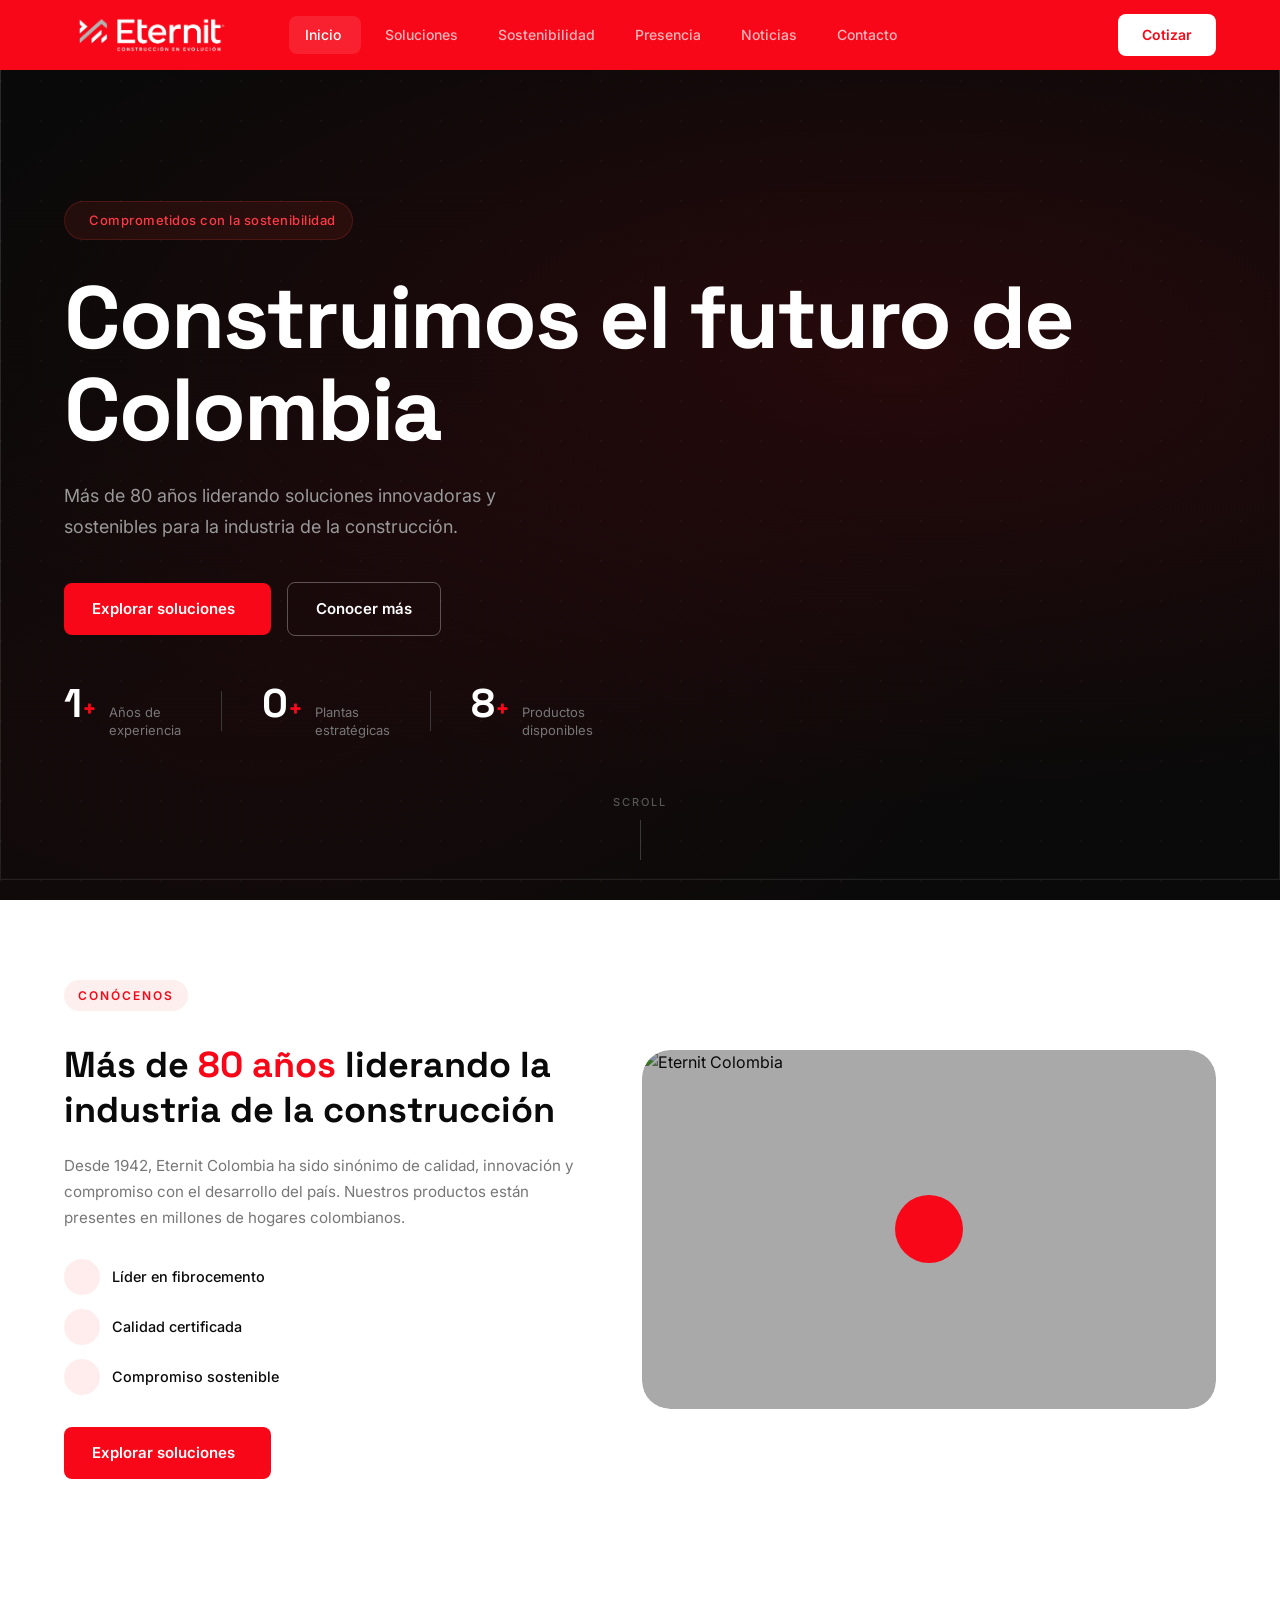
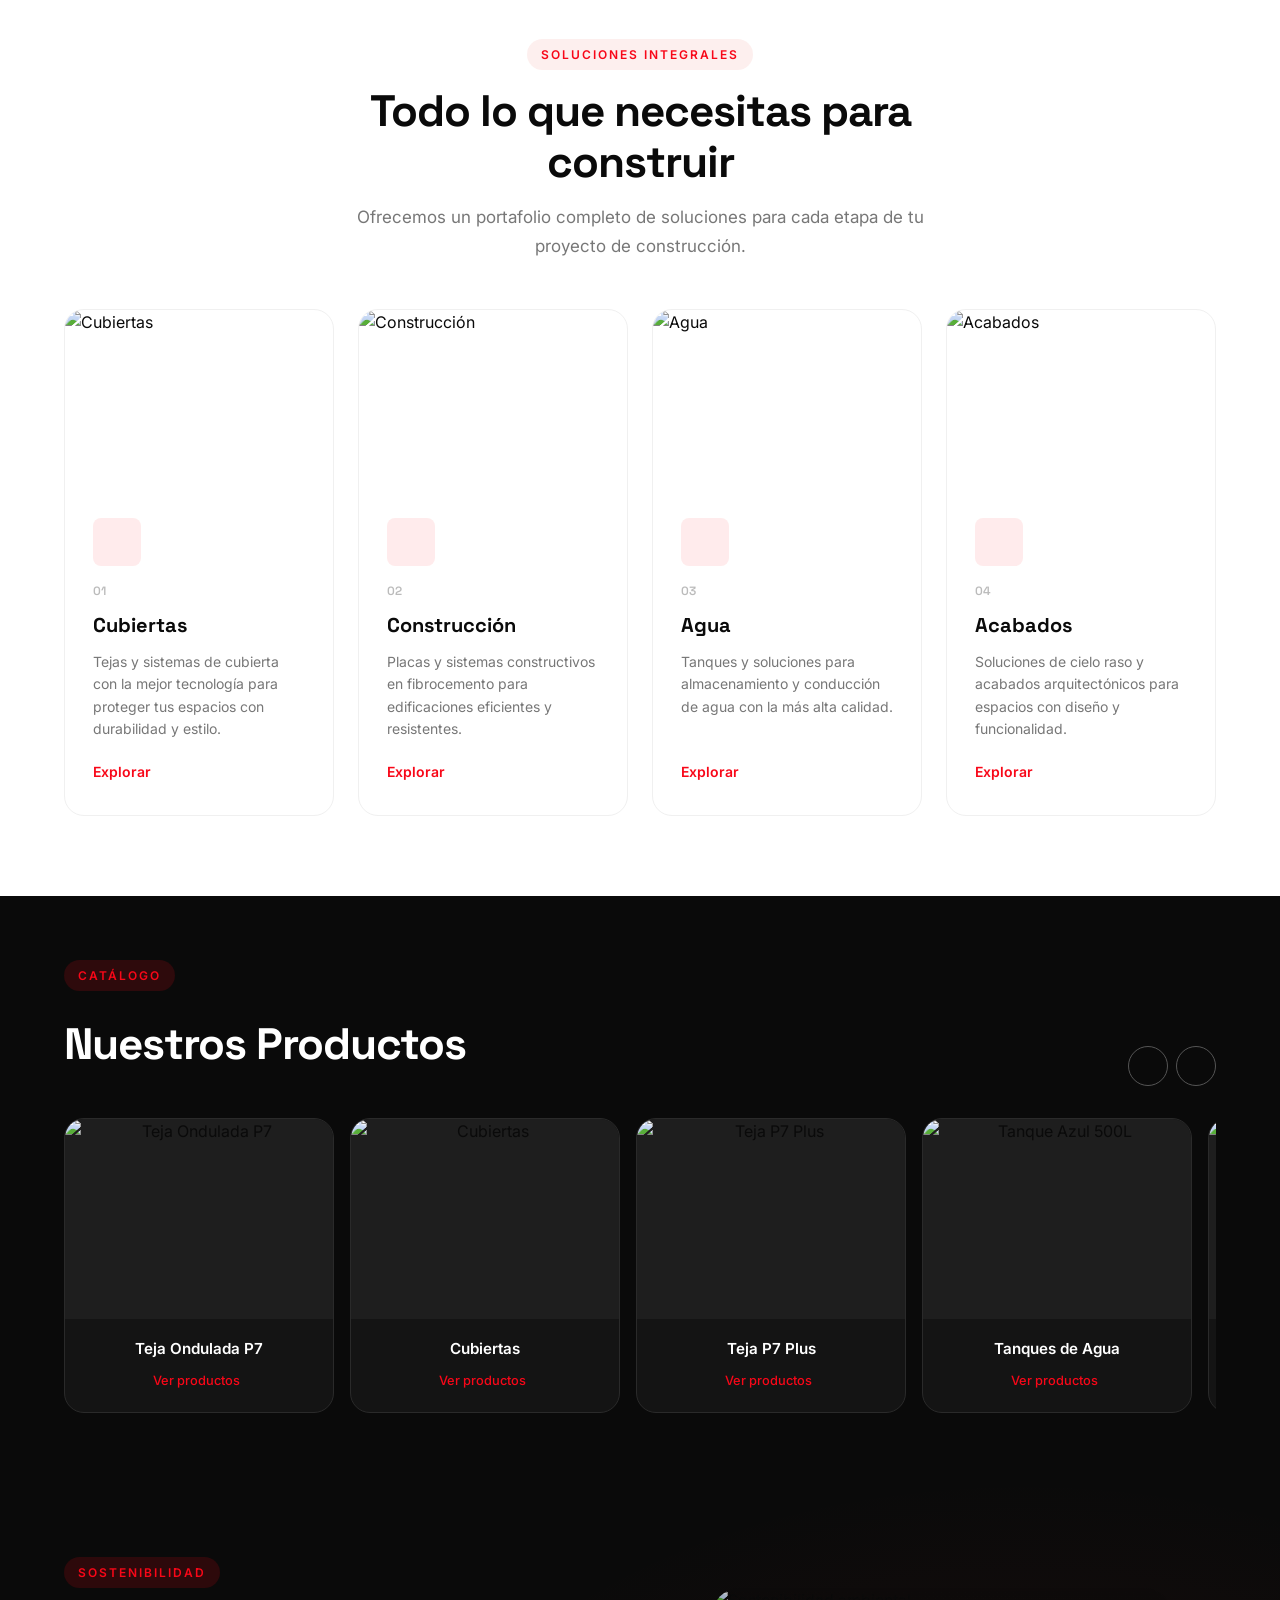
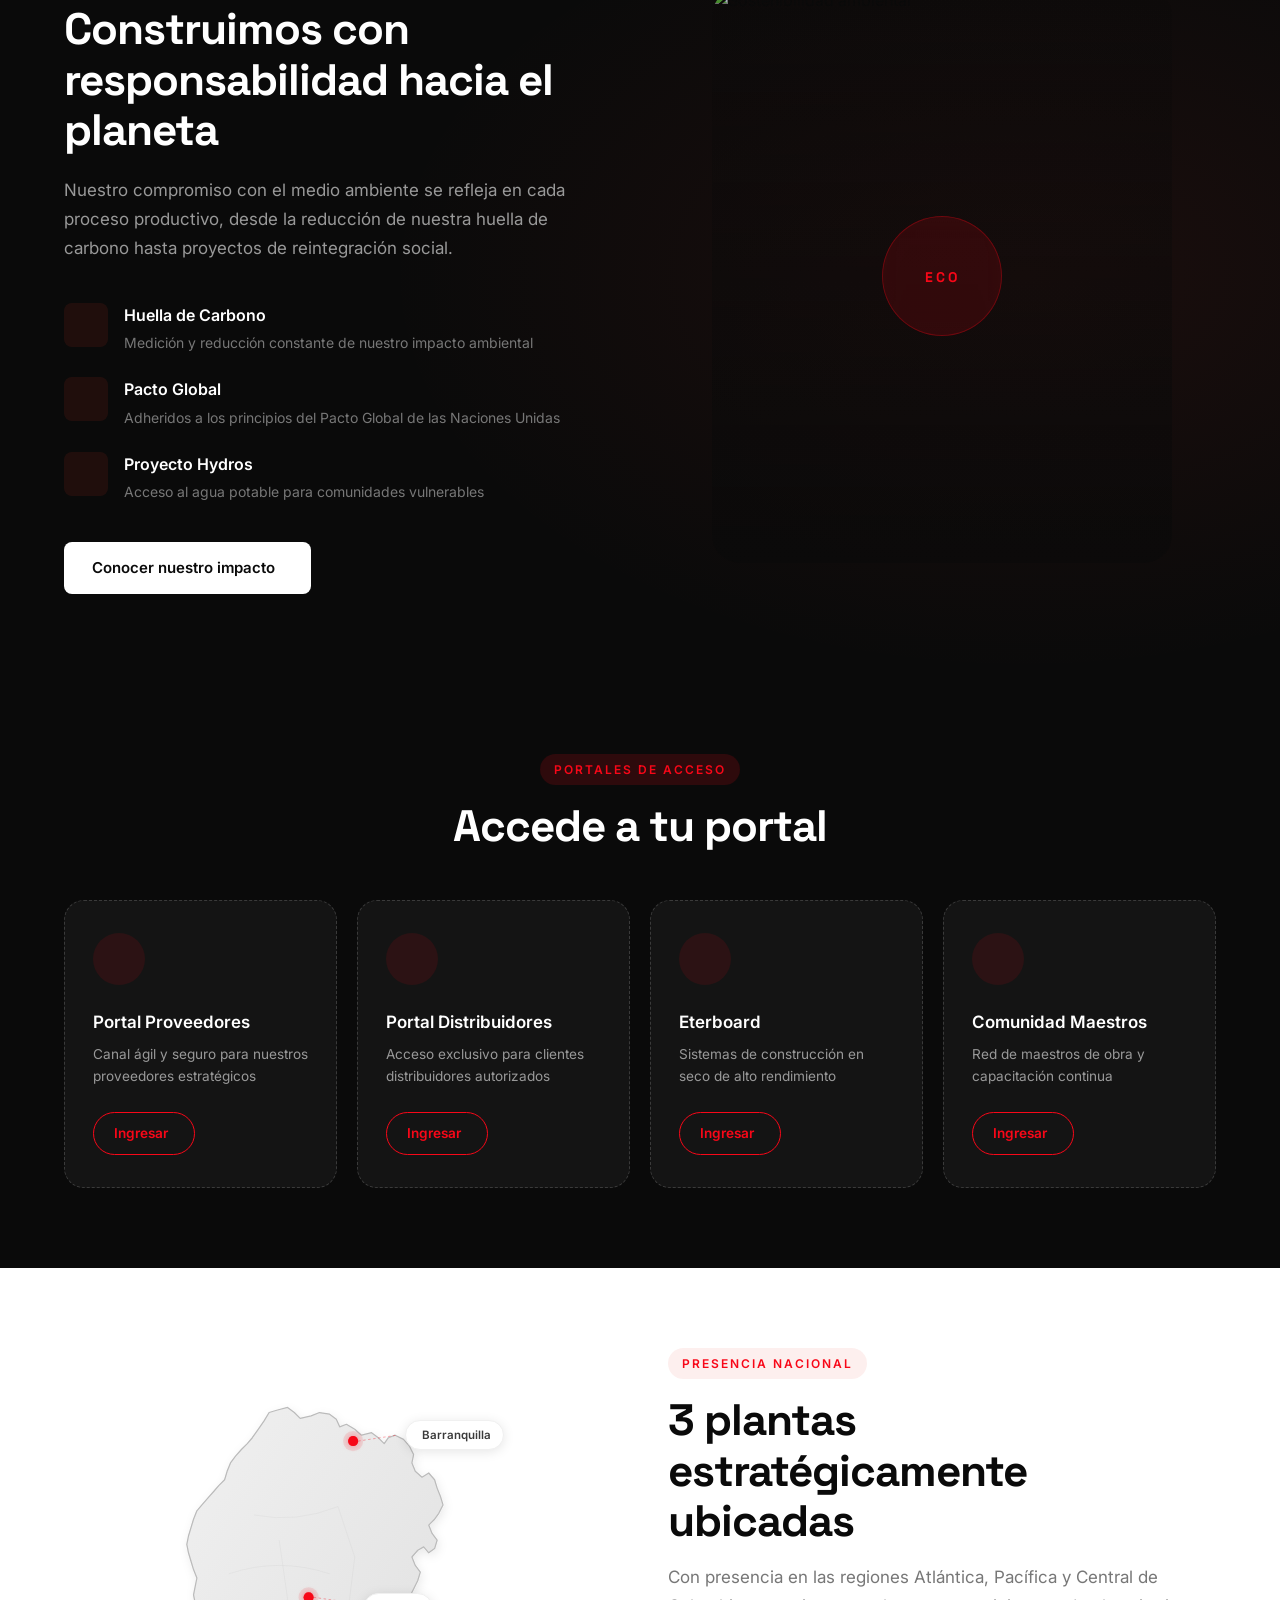
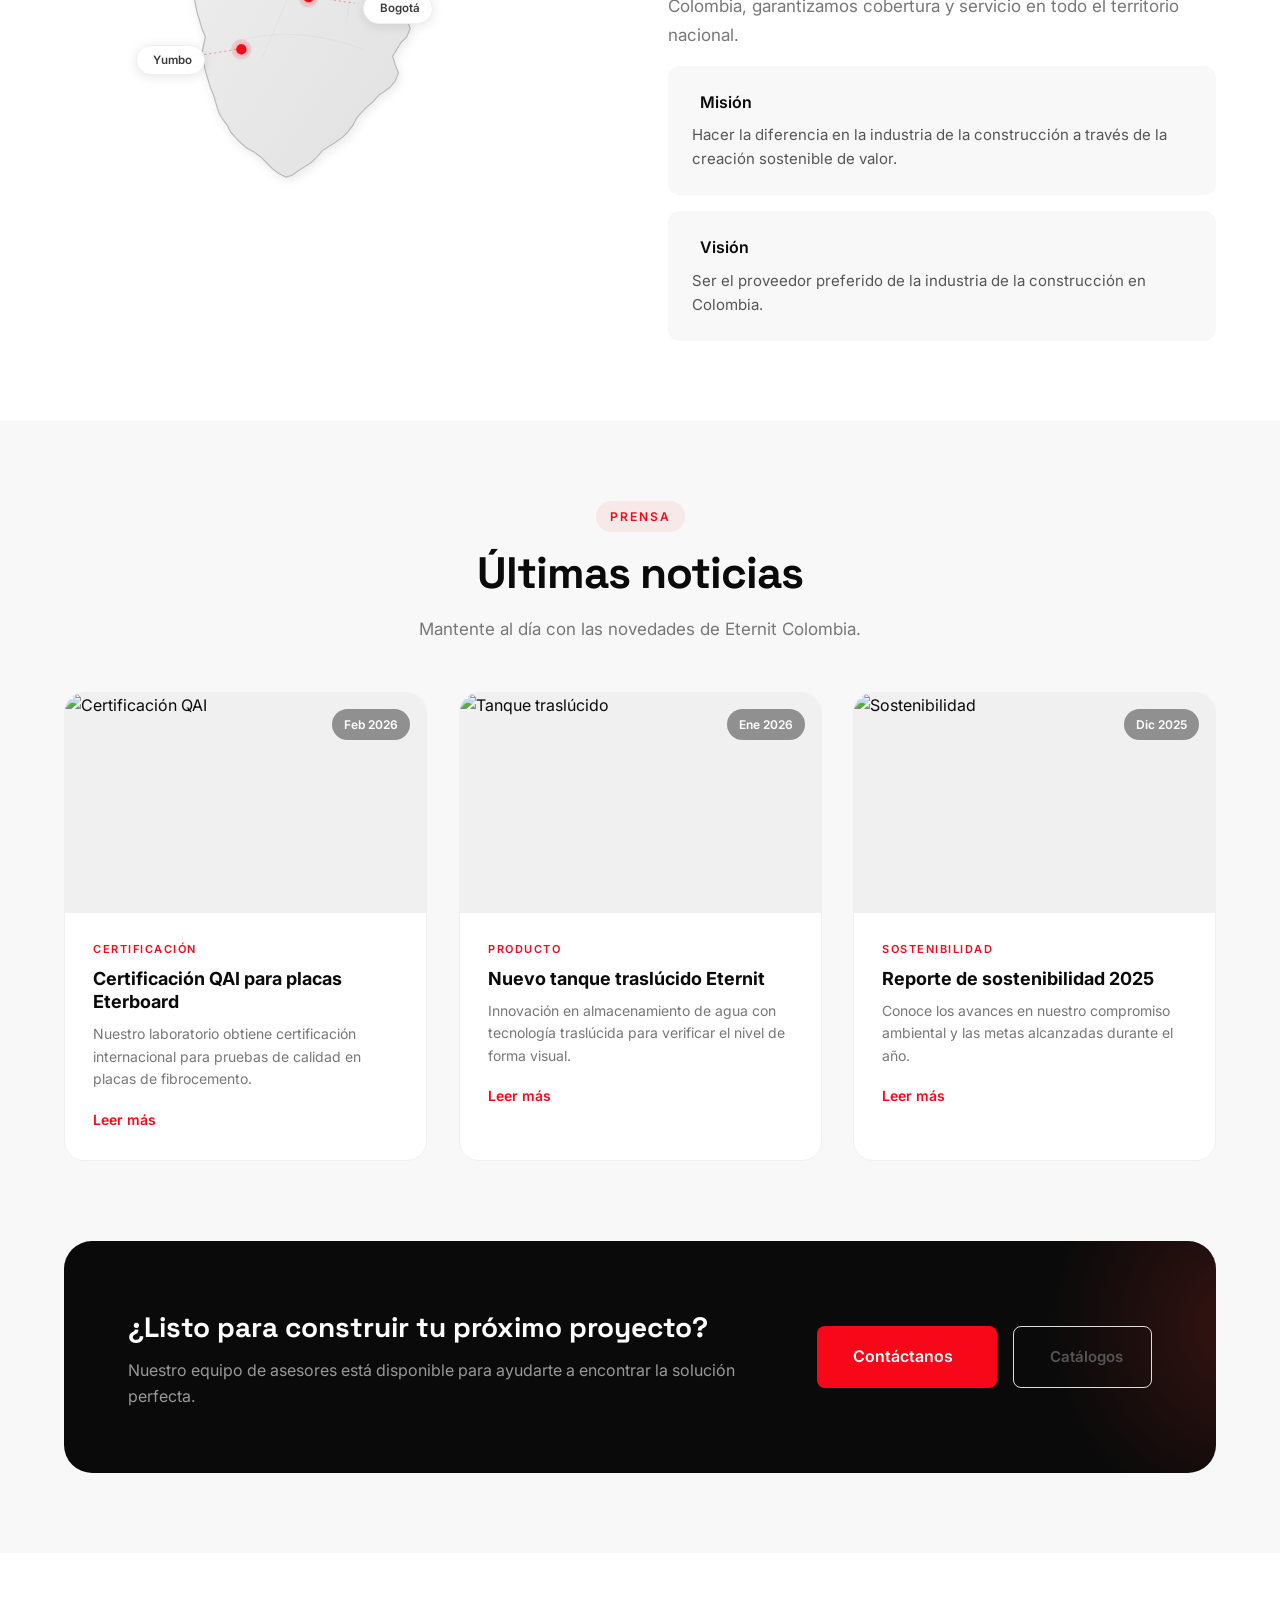
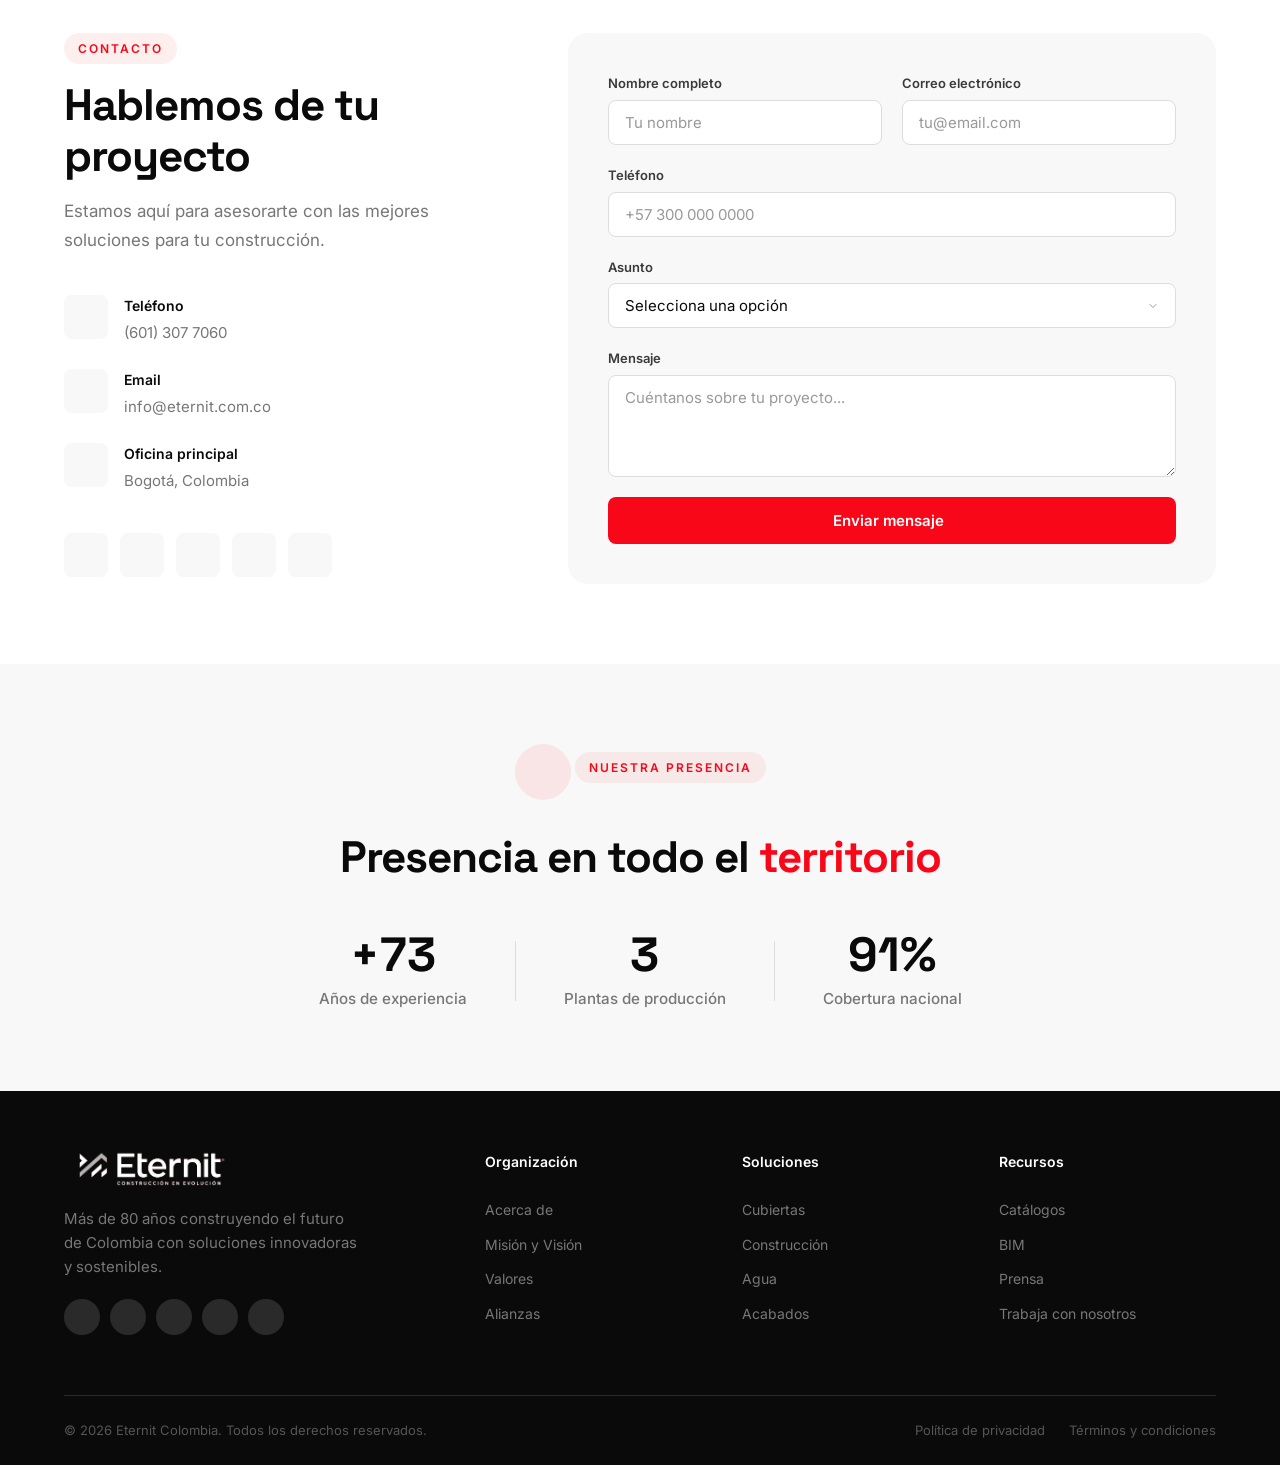
==== commit f1c6c740: "Add Home 5 with full-screen video background hero - New index5.html + styles5.css with c- prefix con" ====
--- a/index.html
+++ b/index.html
@@ -37,6 +37,7 @@
                         <a href="index2.html"><i class="ri-layout-masonry-line"></i> Home 2</a>
                         <a href="index3.html"><i class="ri-apple-line"></i> Home 3</a>
                         <a href="index4.html"><i class="ri-grid-line"></i> Home 4</a>
+                        <a href="index5.html"><i class="ri-layout-line"></i> Home 5</a>
                     </div>
                 </div>
                 <a href="#soluciones" class="nav-link">Soluciones</a>
